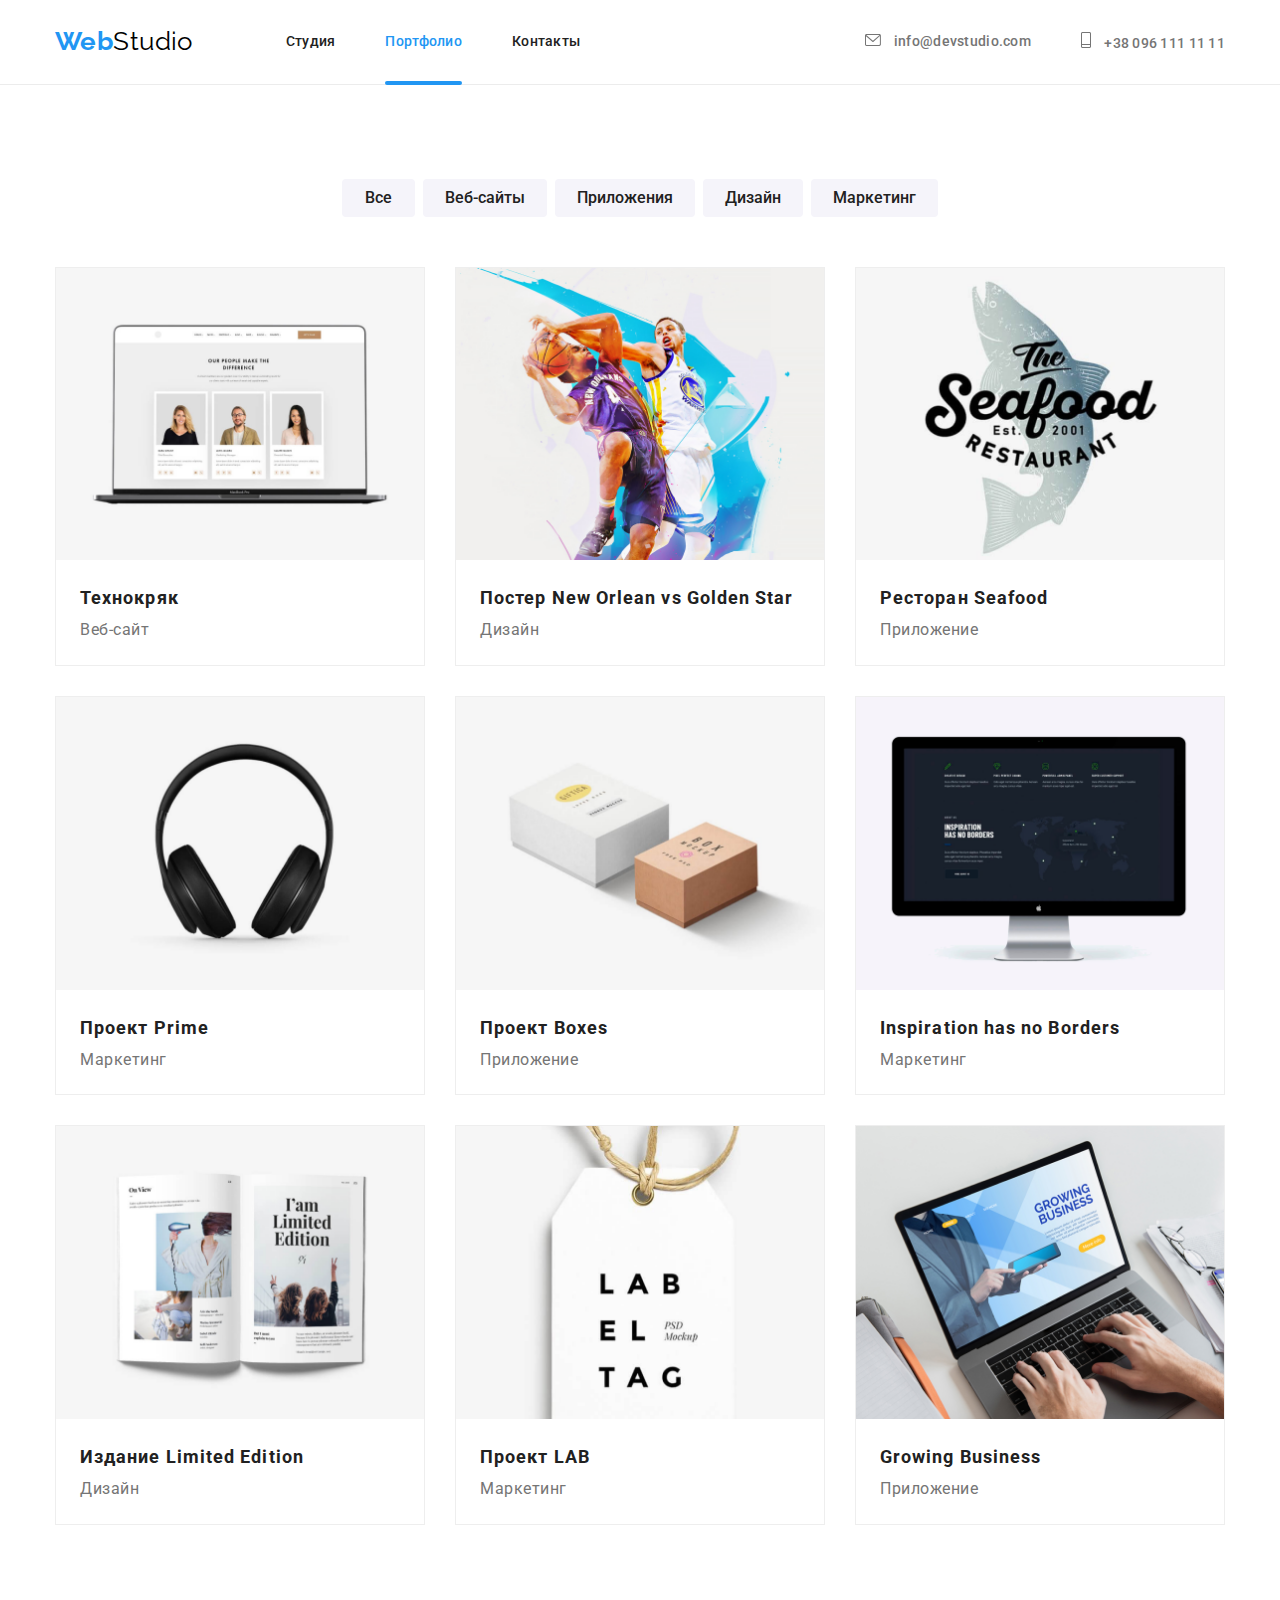
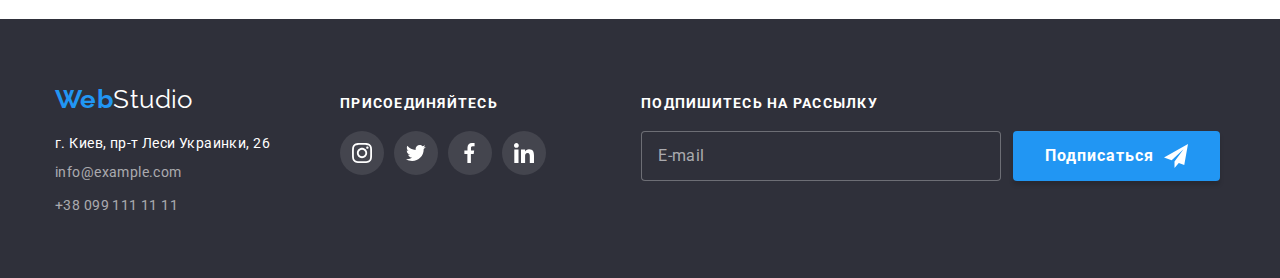
==== portfolio.html @ 8068fc46 "creat repository" ====
<!DOCTYPE html>
<html lang="ru">

<head>
    <meta charset="UTF-8">
    <meta http-equiv="X-UA-Compatible" content="IE=edge">
    <meta name="viewport" content="width=device-width, initial-scale=1.0">
    <title>Portfolio</title>
    <link rel="stylesheet" href="./sass/components/_normalize.scss">
    <link rel="preconnect" href="https://fonts.googleapis.com">
    <link rel="preconnect" href="https://fonts.gstatic.com" crossorigin>
    <link
        href="https://fonts.googleapis.com/css2?family=Raleway:wght@700&family=Roboto:wght@100;300;400;500;900&display=swap"
        rel="stylesheet">
    <link rel="stylesheet" href="./css/main.min.css">
</head>

<body>
    <!-- header -->
    <header class="section header">
        <div class="main-naw container">
            <nav class="navigation">
                <a href="./index.html" class="logo"> <span class="logo-web ">Web</span> Studio</a>

                <ul class="site-naw">
                    <li class="item site-naw__item "> <a href="./index.html" class="link site-naw_link ">Студия</a>
                    </li>
                    <li class="item site-naw__item"><a href="./portfolio.html"
                            class="link site-naw_link current">Портфолио</a>
                    </li>
                    <li class="item site-naw__item"><a href="" class="link site-naw_link">Контакты</a> </li>
                </ul>
            </nav>

            <ul class="link auth-naw">
                <li class="item auth-naw__item">
                    <a href="mail:info@devstudio.com" class="link auth-naw__link">

                        <svg class="icon-company auth-naw__svg" width="16px" height="12px">
                            <use href="./images/icon.svg/sprite.svg/symbol-defs.svg#icon-envelope-hover"
                                class="icon-svg">
                            </use>
                        </svg>
                        info@devstudio.com
                    </a>
                </li>
                <li class="item">
                    <a href="tel:+380961111111" class="link auth-naw__link">
                        <svg class="icon-company auth-naw__svg" width="10px" height="16px">
                            <use href="./images/icon.svg/sprite.svg/symbol-defs.svg#icon-phone" class="icon-svg">
                            </use>
                        </svg>
                        +38 096 111 11 11
                    </a>
                </li>
            </ul>
        </div>

    </header>
    <main>
        <!-- button -->
        <h1 class="hidden"></h1>
        <section class="section-portfolio">
            <div class="container container-port ">
                <h2 class="port-buttons hidden"></h2>
                <ul class="buttons-list">
                    <li class="btn-list"><button type="button" class="port-button">Все</button></li>
                    <li class="btn-list"><button type="button" class="port-button">Веб-сайты</button></li>
                    <li class="btn-list"><button type="button" class="port-button">Приложения</button></li>
                    <li class="btn-list"><button type="button" class="port-button">Дизайн</button></li>
                    <li class="btn-list"><button type="button" class="port-button">Маркетинг</button></li>
                </ul>
                <h2 class="card hidden"></h2>
                <ul class="card-galery">
                    <!-- card galery -->
                    <li class="cards-galery">
                        <article class="card-galery-body">
                            <div class="wrepper-tumb">
                                <a href="" class="port-link"> <img src="./images/portfolio/img.png" alt="Технокряк"
                                        width="370" class="card-img"></a>
                                <div class="card-galery-thumb">
                                    <p>Ресурс предлагает комплексные предложения с разным уровнем функционала и
                                        сервисов.
                                        Все это позволит посетителю получить
                                        исчерпывающие сведения <br> о компании или частном лице.</p>
                                </div>
                            </div>
                            <div class="title-text-padding">
                                <h3 class="port-title">Технокряк</h3>
                                <p class="port-text">Веб-сайт</p>
                            </div>
                        </article>
                    </li>


                    <li class="cards-galery">
                        <article class="card-galery-body">
                            <div class="wrepper-tumb">
                                <a href="" class="port-link"> <img src="./images/portfolio/img2.png"
                                        alt="Ресторан Seafood" width="370" class="card-img"> </a>
                                <div class="card-galery-thumb">
                                    <p>Ресурс предлагает комплексные предложения с разным уровнем функционала и
                                        сервисов.
                                        Все это позволит посетителю получить
                                        исчерпывающие сведения <br> о компании или частном лице.</p>
                                </div>
                            </div>
                            <div class="title-text-padding">
                                <h3 class="port-title">Постер New Orlean vs Golden Star</h3>
                                <p class="port-text">Дизайн</p>
                        </article>

                    </li>


                    <li class="cards-galery">
                        <article class="card-galery-body">
                            <div class="wrepper-tumb">
                                <a href="" class="port-link"> <img src="./images/portfolio/img3.png"
                                        alt="Ресторан Seafood" width="370" class="card-img"> </a>
                                <div class="card-galery-thumb">
                                    <p>Ресурс предлагает комплексные предложения с разным уровнем функционала и
                                        сервисов.
                                        Все это позволит посетителю получить
                                        исчерпывающие сведения <br> о компании или частном лице.</p>
                                </div>
                            </div>
                            <div class="title-text-padding">
                                <h3 class="port-title">Ресторан Seafood</h3>
                                <p class="port-text">Приложение</p>
                        </article>

                    </li>



                    <li class="cards-galery">
                        <article class="card-galery-body">
                            <div class="wrepper-tumb">
                                <a href="" class="port-link"> <img src="./images/portfolio/prime.png" alt="Наушники"
                                        width="370" class="card-img"> </a>
                                <div class="card-galery-thumb">
                                    <p>Ресурс предлагает комплексные предложения с разным уровнем функционала и
                                        сервисов.
                                        Все это позволит посетителю получить
                                        исчерпывающие сведения <br> о компании или частном лице.</p>
                                </div>
                            </div>
                            <div class="title-text-padding">
                                <h3 class="port-title">Проект Prime</h3>
                                <p class="port-text">Маркетинг</p>
                            </div>
                        </article>
                    </li>

                    <li class="cards-galery box-shadow">
                        <article class="card-galery-body">
                            <div class="wrepper-tumb">
                                <a href="" class="port-link"> <img src="./images/portfolio/boxes.png"
                                        alt="Inspiration has no Borders" width="370" class="card-img"> </a>
                                <div class="card-galery-thumb">
                                    <p>Ресурс предлагает комплексные предложения с разным уровнем функционала и
                                        сервисов.
                                        Все это позволит посетителю получить
                                        исчерпывающие сведения <br> о компании или частном лице.</p>
                                </div>
                            </div>
                            <div class="title-text-padding">
                                <h3 class="port-title">Проект Boxes</h3>
                                <p class="port-text">Приложение</p>
                            </div>
                        </article>
                    </li>

                    <li class="cards-galery">
                        <article class="card-galery-body">
                            <div class="wrepper-tumb">
                                <a href="" class="port-link"> <img src="./images/portfolio/inspiration.png"
                                        alt="Издание Limited Edition" width="370" class="card-img"> </a>
                                <div class="card-galery-thumb">
                                    <p>Ресурс предлагает комплексные предложения с разным уровнем функционала и
                                        сервисов.
                                        Все это позволит посетителю получить
                                        исчерпывающие сведения <br> о компании или частном лице.</p>
                                </div>
                            </div>

                            <div class="title-text-padding">
                                <h3 class="port-title">Inspiration has no Borders</h3>
                                <p class="port-text">Маркетинг</p>
                            </div>
                        </article>
                    </li>

                    <li class="cards-galery">
                        <article class="card-galery-body">
                            <div class="wrepper-tumb">
                                <a href="" class="port-link"> <img src="./images/portfolio/editon.png"
                                        alt="лимитированая версия" width="370" class="card-img"> </a>
                                <div class="card-galery-thumb">
                                    <p>Ресурс предлагает комплексные предложения с разным уровнем функционала и
                                        сервисов.
                                        Все это позволит посетителю получить
                                        исчерпывающие сведения <br> о компании или частном лице.</p>
                                </div>
                            </div>
                            <div class="title-text-padding">
                                <h3 class="port-title">Издание Limited Edition</h3>
                                <p class="port-text">Дизайн</p>
                            </div>
                        </article>
                    </li>

                    <li class="cards-galery">
                        <article class="card-galery-body">
                            <div class="wrepper-tumb">
                                <a href="" class="port-link"> <img src="./images/portfolio/lab.png" alt="бирка LAB"
                                        width="370" class="card-img"> </a>
                                <div class="card-galery-thumb">
                                    <p>Ресурс предлагает комплексные предложения с разным уровнем функционала и
                                        сервисов.
                                        Все это позволит посетителю получить
                                        исчерпывающие сведения <br> о компании или частном лице.</p>
                                </div>
                            </div>
                            <div class="title-text-padding">
                                <h3 class="port-title">Проект LAB</h3>
                                <p class="port-text">Маркетинг</p>
                            </div>
                        </article>
                    </li>

                    <li class="cards-galery">

                        <article class="card-galery-body">
                            <div class="wrepper-tumb">
                                <a href="" class="port-link"> <img src="./images/portfolio/growing.png" alt=" ноутбук"
                                        width="370" class="card-img"> </a>
                                <div class="card-galery-thumb">
                                    <p>Ресурс предлагает комплексные предложения с разным уровнем функционала и
                                        сервисов.
                                        Все это позволит посетителю получить
                                        исчерпывающие сведения <br> о компании или частном лице.</p>
                                </div>
                            </div>
                            <div class="title-text-padding">
                                <h3 class="port-title">Growing Business</h3>
                                <p class="port-text">Приложение</p>
                            </div>
                        </article>
                    </li>
                </ul>
            </div>
        </section>
    </main>

    <!---------- footer ----------->
    <footer class="footer ">
        <div class="footer-flex container">

            <div class=" footer-box footer-container">
                <a href="./index.html" class="logo logo-margin-bottom"> <span class="logo-web">Web</span> <span
                        class="studio">Studio</span> </a>
                <address class="address">
                    <ul class="list">
                        <li class="footer-adrs"><a href="https://goo.gl/maps/727tqZzBJjCVUAbq7">г. Киев, пр-т Леси
                                Украинки,
                                26</a></li>
                        <li class="footer-adrs"><a href="mail:info@example.com" class="footer-link">info@example.com</a>
                        </li>
                        <li class="footer-adrs"><a href="tel:+380991111111" class="footer-link">+38 099 111 11 11</a>
                        </li>
                    </ul>
                </address>
            </div>

            <div class="footer-social">
                <h2 class="title-footer">ПРИСОЕДИНЯЙТЕСЬ</h2>
                <ul class="list-connect">
                    <li class="item-connect">
                        <a href="" class="link-connect">
                            <svg width="20px " height="20px">
                                <use href="./images/icon.svg/sprite.svg/symbol-defs.svg#icon-instagram"
                                    class="icon-svg">
                            </svg>
                        </a>
                    </li>
                    <li class="item-connect">
                        <a href="" class="link-connect">
                            <svg width="20px " height="20px">
                                <use href="./images/icon.svg/sprite.svg/symbol-defs.svg#icon-twiter" class="icon-svg">
                                </use>
                            </svg>
                        </a>
                    </li>
                    <li class="item-connect">
                        <a href="" class="link-connect">
                            <svg width="20px " height="20px">
                                <use href="./images/icon.svg/sprite.svg/symbol-defs.svg#icon-fecebook" class="icon-svg">
                                </use>
                            </svg>
                        </a>
                    </li>
                    <li class="item-connect">
                        <a href="" class="link-connect">
                            <svg width="20px " height="20px">
                                <use href="./images/icon.svg/sprite.svg/symbol-defs.svg#icon-in0" class="icon-svg">
                                </use>
                            </svg>
                        </a>
                    </li>
                </ul>
            </div>

            <div class="sing-in">
                <label for="" class="sing-in__label title-footer">
                    <span class="sing-in__text">Подпишитесь на рассылку</span>
                    <input type="email" class="sing-in__input" placeholder="E-mail">
                </label>

                <button type="submit" class=" button sing-in__button">Подписаться

                    <svg class="sing-in__icon" width="24px " height="24px">
                        <use href="./images/icon.svg/sprite.svg/symbol-defs.svg#icon-telegram"></use>
                    </svg>
                </button>
            </div>

        </div>
    </footer>
</body>

</html>
---- css/main.min.css ----
/*! modern-normalize v1.1.0 | MIT License | https://github.com/sindresorhus/modern-normalize */*,::after,::before{-webkit-box-sizing:border-box;box-sizing:border-box}html{-moz-tab-size:4;-o-tab-size:4;tab-size:4}html{line-height:1.15;-webkit-text-size-adjust:100%}body{margin:0}body{font-family:system-ui,-apple-system,"Segoe UI",Roboto,Helvetica,Arial,sans-serif,"Apple Color Emoji","Segoe UI Emoji"}hr{height:0;color:inherit}abbr[title]{-webkit-text-decoration:underline dotted;text-decoration:underline dotted}b,strong{font-weight:bolder}code,kbd,pre,samp{font-family:ui-monospace,SFMono-Regular,Consolas,"Liberation Mono",Menlo,monospace;font-size:1em}small{font-size:80%}sub,sup{font-size:75%;line-height:0;position:relative;vertical-align:baseline}sub{bottom:-0.25em}sup{top:-0.5em}table{text-indent:0;border-color:inherit}button,input,optgroup,select,textarea{font-family:inherit;font-size:100%;line-height:1.15;margin:0}button,select{text-transform:none}[type=button],[type=reset],[type=submit],button{-webkit-appearance:button}::-moz-focus-inner{border-style:none;padding:0}:-moz-focusring{outline:1px dotted ButtonText}:-moz-ui-invalid{box-shadow:none}legend{padding:0}progress{vertical-align:baseline}::-webkit-inner-spin-button,::-webkit-outer-spin-button{height:auto}[type=search]{-webkit-appearance:textfield;outline-offset:-2px}::-webkit-search-decoration{-webkit-appearance:none}::-webkit-file-upload-button{-webkit-appearance:button;font:inherit}summary{display:list-item}body{color:#757575;font-family:"Roboto",Helvetica;font-size:14px;letter-spacing:.03em;margin:0}a{text-decoration:none;outline:none}h1,h2,h4,h5{margin-top:0;margin-bottom:0}p{margin-bottom:0;margin-top:0}ul{padding:0;margin:0;margin-top:0;margin-bottom:0;list-style:none}img{display:block;max-width:100%;height:auto}section{padding-left:15px;padding-right:15px}.container{max-width:1200px;margin-left:auto;margin-right:auto;padding-left:15px;padding-right:15px}.current::after{content:"";display:block;position:absolute;bottom:-3px;border-radius:4px;width:100%;height:4px;color:#2196f3;background-color:#2196f3}.hidden{position:absolute;width:1px;height:1px;margin:-1px;border:0;padding:0;white-space:nowrap;-webkit-clip-path:inset(100%);clip-path:inset(100%);clip:rect(0 0 0 0);overflow:hidden}.trait{display:-webkit-box;display:-ms-flexbox;display:flex}.backdown__bottom{background:#f5f4fa;padding-bottom:94px}.backdown__top{padding-top:94px}.logo{display:block;display:-webkit-box;display:-ms-flexbox;display:flex;font-weight:400;font-size:26px;line-height:31px}.studio{color:#fff}.auth-naw__link{color:#757575}.link{display:block;margin-top:0px;margin-bottom:0px;font-weight:500;line-height:1.14;letter-spacing:.02em;-webkit-transition:color 250ms cubic-bezier(0.4, 0, 0.2, 1);transition:color 250ms cubic-bezier(0.4, 0, 0.2, 1)}.link:hover,.link:focus{color:#2196f3}.auth-naw__link{text-decoration:none;outline:none}.site-naw__link{color:#212121}.logo{-webkit-box-align:center;-ms-flex-align:center;align-items:center;color:#fff;font-family:"Raleway",sans-serif;color:#000}.logo-web{color:#2196f3;font-weight:700}.navigation{display:-webkit-box;display:-ms-flexbox;display:flex;-webkit-box-align:center;-ms-flex-align:center;align-items:center}.site-naw{display:-webkit-box;display:-ms-flexbox;display:flex;color:#212121;margin-left:93px;padding-left:0}.main-naw{display:-webkit-box;display:-ms-flexbox;display:flex;-webkit-box-align:center;-ms-flex-align:center;align-items:center;-webkit-box-pack:justify;-ms-flex-pack:justify;justify-content:space-between}.site-naw .item:last-child{margin-right:0}.item .link{padding-top:32px;padding-bottom:32px}.item{-webkit-box-sizing:border-box;box-sizing:border-box;margin-right:30px}.site-naw__item{position:relative;margin-right:50px}.auth-naw{display:-webkit-box;display:-ms-flexbox;display:flex;-webkit-box-align:center;-ms-flex-align:center;align-items:center;margin-left:auto;padding-left:0}.auth-naw .item:last-child{margin-left:0;margin-right:0}.auth-naw__icon{fill:currentColor;margin-right:10px}.auth-naw__item{display:block}.header{border-bottom:1px solid #ececec}.site-naw__item{position:relative;margin-right:50px;color:#212121}.auth-naw__item{position:relative;margin-right:50px;color:#212121}.site-naw_link{color:#212121}.auth-naw__svg{fill:currentColor;margin-right:10px}.current{color:#2196f3}.section-hero{background-color:#2f303a;background-image:-webkit-gradient(linear, left top, right top, from(rgba(47, 48, 58, 0.4)), to(rgba(47, 48, 58, 0.4))),url(../images/hero-bg.jpg);background-image:linear-gradient(to right, rgba(47, 48, 58, 0.4), rgba(47, 48, 58, 0.4)),url(../images/hero-bg.jpg);background-repeat:no-repeat;background-position:center;margin-right:auto;margin-left:auto;padding-top:200px;padding-bottom:200px}.section-hero__title{margin-top:0px;margin-bottom:30px;color:#fff;text-align:center;font-weight:900;font-size:44px;line-height:1.3;letter-spacing:.06em}.button{font-family:"Roboto";background-color:#2196f3;color:#fff;border:none;font-weight:700;min-width:200px;min-height:50px;font-size:16px;line-height:1.8;letter-spacing:.06em;padding:10px 32px;margin-right:auto;margin-left:auto;-webkit-box-shadow:0px 4px 4px rgba(0,0,0,.15);box-shadow:0px 4px 4px rgba(0,0,0,.15);border-radius:4px;display:block;background-color:#2196f3;-webkit-transition:background-color 250ms cubic-bezier(0.4, 0, 0.2, 1);transition:background-color 250ms cubic-bezier(0.4, 0, 0.2, 1)}.button:hover,.button:focus{background-color:#188ce8}.backdrop{position:fixed;display:inline-block;top:0;left:0;bottom:0;right:0;background-color:rgba(0,0,0,.2);z-index:10;-webkit-transition:opacity 250ms cubic-bezier(0.4, 0, 0.2, 1);transition:opacity 250ms cubic-bezier(0.4, 0, 0.2, 1)}.is-hidden{opacity:0;pointer-events:none}.modal{position:absolute;padding:0;top:50%;left:50%;padding-top:40px;padding-left:40px;padding-bottom:40px;padding-right:40px;-webkit-transform:translate(-50%, -50%);transform:translate(-50%, -50%);min-width:530px;min-height:580px;background-color:#fff;border-radius:4px;-webkit-transition:background-color 250ms cubic-bezier(0.4, 0, 0.2, 1);transition:background-color 250ms cubic-bezier(0.4, 0, 0.2, 1)}.btn-modal{position:absolute;top:8px;right:8px;display:-webkit-box;display:-ms-flexbox;display:flex;-webkit-box-pack:center;-ms-flex-pack:center;justify-content:center;-webkit-box-align:center;-ms-flex-align:center;align-items:center;width:30px;height:30px;padding:0;background:#fff;border-radius:50%;border:1px solid rgba(0,0,0,.1)}.btn-modal__close{display:block;width:11px;height:11px;fill:#000;-webkit-transition:fill 250ms cubic-bezier(0.4, 0, 0.2, 1);transition:fill 250ms cubic-bezier(0.4, 0, 0.2, 1)}.btn-modal__close:hover{fill:#2196f3}.modal-title{font-weight:700;font-size:20px;line-height:1.15;text-align:center;letter-spacing:.03em;color:#212121;margin-top:0}.form-field{position:relative;display:-webkit-box;display:-ms-flexbox;display:flex;-webkit-box-orient:vertical;-webkit-box-direction:normal;-ms-flex-direction:column;flex-direction:column}.form-field__title{display:inline-block;margin-bottom:4px}.label{margin-bottom:10px}textarea{font-family:"Roboto";font-style:normal;font-weight:400;font-size:14px;line-height:1.71428;letter-spacing:.03em}.form-field__icon{position:absolute;bottom:46%;left:14px;display:block;fill:#000;width:18px;height:18px;-webkit-transform:translate(0, 60%);transform:translate(0, 60%);-webkit-transition:fill 250ms cubic-bezier(0.4, 0, 0.2, 1);transition:fill 250ms cubic-bezier(0.4, 0, 0.2, 1)}.form-field__svg{width:18px;height:18px}.form-field__text{border:1px solid rgba(33,33,33,.2);border-radius:4px;padding:0;padding-left:42px;width:100%;min-height:40px;-webkit-transition:border 250ms cubic-bezier(0.4, 0, 0.2, 1),fill 250ms cubic-bezier(0.4, 0, 0.2, 1);transition:border 250ms cubic-bezier(0.4, 0, 0.2, 1),fill 250ms cubic-bezier(0.4, 0, 0.2, 1)}.form-field__text:focus{border:1px solid #2196f3;border-radius:4px;outline:none}.form-field__text:focus+.form-field__icon{fill:#2196f3}.form-field textarea{display:block;resize:none;border:1px solid rgba(33,33,33,.2);border-radius:4px;padding-left:16px;padding-top:12px;max-width:488px;max-height:120px;outline:none;-webkit-transition:border 250ms cubic-bezier(0.4, 0, 0.2, 1);transition:border 250ms cubic-bezier(0.4, 0, 0.2, 1)}.textarea:focus{border:1px solid #2196f3}.textarea-margin{margin-bottom:20px}.checkbox>input[type=checkbox]{margin-right:5px}.checkbox a{font-style:normal;margin-left:2px;-webkit-text-decoration-line:underline;text-decoration-line:underline;color:#2196f3}.checkbox__input:checked+.checkbox__span{-webkit-box-sizing:border-box;box-sizing:border-box;background-image:url(../images/icon.svg/sprite.svg/check-white.svg);background-repeat:no-repeat;background-size:contain;background-position:top 1px left 0;background-color:#2196f3;border:#2196f3;border:1px solid #2196f3;border-radius:2px;margin-right:7px}.checkbox__span{display:inline-block;border:2px solid #212121;border-radius:1px;width:16px;height:15px;margin-right:7px}input[type=checkbox]{position:absolute;width:1px;height:1px;margin:-1px;border:0;padding:0;white-space:nowrap;-webkit-clip-path:inset(100%);clip-path:inset(100%);clip:rect(0 0 0 0);overflow:hidden}.checkbox__label{display:-webkit-box;display:-ms-flexbox;display:flex;-webkit-box-pack:center;-ms-flex-pack:center;justify-content:center;margin-bottom:30px}.cheacked{width:16px;height:15px}.checked-icon{-moz-appearance:none;appearance:none;-webkit-appearance:none}.section-title{color:#212121;font-weight:700;font-size:36px;line-height:1.2;text-align:center;margin-bottom:50px}.team{background:#f5f4fa;padding-top:94px;padding-bottom:94px}.title{color:#212121;font-weight:700;font-size:14px;line-height:1.7;margin-top:30px;margin-bottom:10px}.trait-text{font-size:14px;line-height:1.7;letter-spacing:.03em}.features{padding-top:0;padding-bottom:0;text-align:center}.item:nth-child(4n){margin-right:0}.trait__thumb{display:-webkit-box;display:-ms-flexbox;display:flex;-webkit-box-align:center;-ms-flex-align:center;align-items:center;-webkit-box-pack:center;-ms-flex-pack:center;justify-content:center;width:270px;height:120px;background-color:#f5f4fa;border-radius:4px}.section-style{background:#fff;padding-bottom:94px}.what-we-do{display:-webkit-box;display:-ms-flexbox;display:flex}.trait__item{margin-right:30px}.item-tumb{position:relative}.item-text{position:absolute;display:-webkit-box;display:-ms-flexbox;display:flex;-ms-flex-line-pack:center;align-content:center;-webkit-box-pack:center;-ms-flex-pack:center;justify-content:center;-webkit-box-align:center;-ms-flex-align:center;align-items:center;bottom:0;width:100%;height:70px;color:#fff;background-color:rgba(47,48,58,.8);font-weight:700;font-size:14px;line-height:1.2;letter-spacing:.03em;text-transform:uppercase}.trait__item:last-child{margin-right:0}.trait__item{max-width:370px}.photo{width:100%;margin-bottom:0}.title-team{font-weight:500;font-size:16px;line-height:1.2;color:#212121;text-align:center;margin-top:0;margin-bottom:10px}.text-team{font-size:16px;line-height:1.2;letter-spacing:.03em;text-align:center;margin-top:0;padding-bottom:15px}.section-style{background:#fff;padding-bottom:94px}.padding-none{padding-top:94px}.cart-bottom{padding-top:30px;padding-bottom:30px}.cart{background:#fff;margin-right:30px;overflow:hidden;-webkit-box-shadow:0px 1px 3px rgba(0,0,0,.12),0px 1px 1px rgba(0,0,0,.14),0px 2px 1px rgba(0,0,0,.2);box-shadow:0px 1px 3px rgba(0,0,0,.12),0px 1px 1px rgba(0,0,0,.14),0px 2px 1px rgba(0,0,0,.2);border-radius:0px 0px 4px 4px}.cart:nth-child(4n){margin-right:0}.text-box{text-align:center;min-width:150px;padding-top:30px;padding-bottom:30px;padding-right:60px;padding-left:60px}.list-team{display:-webkit-box;display:-ms-flexbox;display:flex;-webkit-box-pack:center;-ms-flex-pack:center;justify-content:center;margin-left:32px;margin-right:32px}.item-team{display:-webkit-box;display:-ms-flexbox;display:flex;-webkit-box-align:center;-ms-flex-align:center;align-items:center;text-align:center;-webkit-box-pack:center;-ms-flex-pack:center;justify-content:center;min-height:44px;min-width:44px;fill:currentColor;border-radius:50%}.item-team:not(:last-child){margin-right:10px;text-align:center}.link-team{-webkit-box-sizing:border-box;box-sizing:border-box;height:100%;width:100%;fill:#afb1b8;border-radius:50%;display:-webkit-box;display:-ms-flexbox;display:flex;-webkit-box-align:center;-ms-flex-align:center;align-items:center;-webkit-box-pack:center;-ms-flex-pack:center;justify-content:center;-webkit-transition:background-color 250ms cubic-bezier(0.4, 0, 0.2, 1),fill 250ms cubic-bezier(0.4, 0, 0.2, 1);transition:background-color 250ms cubic-bezier(0.4, 0, 0.2, 1),fill 250ms cubic-bezier(0.4, 0, 0.2, 1)}.link-team:hover,.link-team:focus{fill:#fff;background-color:#2196f3}.partner{padding-top:94px}.list-partner{display:-webkit-box;display:-ms-flexbox;display:flex;-webkit-box-align:center;-ms-flex-align:center;align-items:center;-webkit-box-pack:center;-ms-flex-pack:center;justify-content:center}.link-partner{width:100%;height:100%;display:-webkit-box;display:-ms-flexbox;display:flex;-webkit-box-align:center;-ms-flex-align:center;align-items:center;-webkit-box-pack:center;-ms-flex-pack:center;justify-content:center;-ms-flex-line-pack:center;align-content:center;border:1px solid #afb1b8;border-radius:4px;-webkit-transition:all .3s ease 0s;transition:all .3s ease 0s;color:#afb1b8;fill:#afb1b8;-webkit-transition:fill 250ms cubic-bezier(0.4, 0, 0.2, 1),border-color 250ms cubic-bezier(0.4, 0, 0.2, 1);transition:fill 250ms cubic-bezier(0.4, 0, 0.2, 1),border-color 250ms cubic-bezier(0.4, 0, 0.2, 1)}.link-partner:hover,.link-partner:focus{fill:#2196f3;border-color:#2196f3}.item-partner{width:170px;height:92px}.item-partner:not(:last-child){margin-right:30px}.footer{background-color:#2f303a;font-style:normal;padding-top:60px;padding-bottom:60px}.logo-margin-bottom{margin-bottom:20px}.studio{color:#fff}.address{font-size:normal}.list{padding-left:0}a[href="https://goo.gl/maps/727tqZzBJjCVUAbq7"]{color:#fff;font-weight:400;font-style:normal}.footer-adrs{margin-bottom:10px}.footer-adrs:nth-child(3n){padding-bottom:0%}.footer-link{font-style:normal;font-weight:400;font-size:14px;line-height:1.7;font-style:normal;color:rgba(255,255,255,.6)}.list .footer-adrs:last-child{margin-bottom:0}.list-connect{display:-webkit-box;display:-ms-flexbox;display:flex}.title-footer{color:#fff;margin-bottom:20px;font-weight:700;font-size:14px;line-height:1.14;letter-spacing:.09em;text-transform:uppercase;color:#fff}.footer-social{margin-top:17px}.link-connect{display:-webkit-box;display:-ms-flexbox;display:flex;text-align:center;-webkit-box-pack:center;-ms-flex-pack:center;justify-content:center;-webkit-box-align:center;-ms-flex-align:center;align-items:center;-webkit-box-sizing:border-box;box-sizing:border-box;min-width:100%;min-height:100%;border-radius:50%;fill:#fff;-webkit-transition:background-color 250ms cubic-bezier(0.4, 0, 0.2, 1),fill 250ms cubic-bezier(0.4, 0, 0.2, 1),-webkit-box-shadow 250ms cubic-bezier(0.4, 0, 0.2, 1);transition:background-color 250ms cubic-bezier(0.4, 0, 0.2, 1),fill 250ms cubic-bezier(0.4, 0, 0.2, 1),-webkit-box-shadow 250ms cubic-bezier(0.4, 0, 0.2, 1);transition:background-color 250ms cubic-bezier(0.4, 0, 0.2, 1),fill 250ms cubic-bezier(0.4, 0, 0.2, 1),box-shadow 250ms cubic-bezier(0.4, 0, 0.2, 1);transition:background-color 250ms cubic-bezier(0.4, 0, 0.2, 1),fill 250ms cubic-bezier(0.4, 0, 0.2, 1),box-shadow 250ms cubic-bezier(0.4, 0, 0.2, 1),-webkit-box-shadow 250ms cubic-bezier(0.4, 0, 0.2, 1)}.link-connect:hover,.link-connect:focus{background-color:#2196f3;fill:#fff;-webkit-box-shadow:0px 4px 4px rgba(0,0,0,.25);box-shadow:0px 4px 4px rgba(0,0,0,.25)}.item-connect{display:-webkit-box;display:-ms-flexbox;display:flex;text-align:center;-webkit-box-pack:center;-ms-flex-pack:center;justify-content:center;-webkit-box-align:center;-ms-flex-align:center;align-items:center;min-width:44px;min-height:44px;border-radius:50%;background-color:rgba(255,255,255,.1);width:calc((100% - 30px)/4)}.item-connect:not(:last-child){margin-right:10px;text-align:center}.footer-container{max-width:231px;padding:0;margin:0;-webkit-box-pack:start;-ms-flex-pack:start;justify-content:flex-start;margin-right:70px}.footer-flex{display:-webkit-box;display:-ms-flexbox;display:flex;-webkit-box-align:baseline;-ms-flex-align:baseline;align-items:baseline}.sing-in{display:-webkit-box;display:-ms-flexbox;display:flex;-webkit-box-align:end;-ms-flex-align:end;align-items:end;-webkit-box-pack:center;-ms-flex-pack:center;justify-content:center;margin-left:95px;margin-right:auto}.sing-in__label{color:#fff;margin:0;margin-right:12px}.sing-in__text{display:inline-block;margin:0;margin-bottom:20px}.sing-in__input::-webkit-input-placeholder{font-size:16px;line-height:1.25;-webkit-box-align:center;align-items:center;letter-spacing:.03em;color:rgba(255,255,255,.6)}.sing-in__input::-moz-placeholder{font-size:16px;line-height:1.25;align-items:center;letter-spacing:.03em;color:rgba(255,255,255,.6)}.sing-in__input:-ms-input-placeholder{font-size:16px;line-height:1.25;-ms-flex-align:center;align-items:center;letter-spacing:.03em;color:rgba(255,255,255,.6)}.sing-in__input::-ms-input-placeholder{font-size:16px;line-height:1.25;-ms-flex-align:center;align-items:center;letter-spacing:.03em;color:rgba(255,255,255,.6)}.sing-in__input::placeholder{font-size:16px;line-height:1.25;-webkit-box-align:center;-ms-flex-align:center;align-items:center;letter-spacing:.03em;color:rgba(255,255,255,.6)}.sing-in__input{display:block;background-color:#2f303a;color:#fff;border:1px solid rgba(255,255,255,.3);border-radius:4px;min-width:360px;min-height:50px;padding-left:16px}.sing-in__button{display:-webkit-box;display:-ms-flexbox;display:flex;-webkit-box-pack:center;-ms-flex-pack:center;justify-content:center;-webkit-box-align:center;-ms-flex-align:center;align-items:center;text-align:center;text-align:center;fill:#fff;font-style:normal;font-weight:700;font-size:16px;line-height:1.875;letter-spacing:.06em}.sing-in__icon{margin-left:10px}.section-portfolio{margin-top:94px;margin-bottom:94px}.port-title{font-weight:700;color:#212121;font-size:18px;line-height:2;letter-spacing:.06em;text-align:inherit;margin-bottom:5px;margin-top:0;margin-bottom:0}.port-text{font-size:16px;line-height:1.8;text-align:inherit;color:#757575;margin-top:0}.title-text-padding{padding-top:20px;padding-bottom:20px;padding-left:24px;padding-right:24px}.port-button{font-family:"Roboto",Helvetica;font-weight:500;font-size:16px;line-height:26px;text-align:center;border-radius:4px;color:#212121;background:#f5f4fa;border:none;min-width:73px;height:38px;padding:6px 22px;border-radius:4px;-webkit-transition:background-color 250ms cubic-bezier(0.4, 0, 0.2, 1),color 250ms cubic-bezier(0.4, 0, 0.2, 1),-webkit-box-shadow 250ms cubic-bezier(0.4, 0, 0.2, 1);transition:background-color 250ms cubic-bezier(0.4, 0, 0.2, 1),color 250ms cubic-bezier(0.4, 0, 0.2, 1),-webkit-box-shadow 250ms cubic-bezier(0.4, 0, 0.2, 1);transition:background-color 250ms cubic-bezier(0.4, 0, 0.2, 1),box-shadow 250ms cubic-bezier(0.4, 0, 0.2, 1),color 250ms cubic-bezier(0.4, 0, 0.2, 1);transition:background-color 250ms cubic-bezier(0.4, 0, 0.2, 1),box-shadow 250ms cubic-bezier(0.4, 0, 0.2, 1),color 250ms cubic-bezier(0.4, 0, 0.2, 1),-webkit-box-shadow 250ms cubic-bezier(0.4, 0, 0.2, 1)}.port-button:hover,.port-button:focus{color:#fff;background-color:#2196f3;-webkit-box-shadow:0px 3px 1px rgba(0,0,0,.1),0px 1px 2px rgba(0,0,0,.08),0px 2px 2px rgba(0,0,0,.12);box-shadow:0px 3px 1px rgba(0,0,0,.1),0px 1px 2px rgba(0,0,0,.08),0px 2px 2px rgba(0,0,0,.12)}.buttons-list{display:-webkit-box;display:-ms-flexbox;display:flex;-webkit-box-pack:center;-ms-flex-pack:center;justify-content:center;margin-bottom:50px}.btn-list{margin-right:8px;-webkit-transition:background-color 250ms cubic-bezier(0.4, 0, 0.2, 1),color 250ms cubic-bezier(0.4, 0, 0.2, 1),-webkit-box-shadow 250ms cubic-bezier(0.4, 0, 0.2, 1);transition:background-color 250ms cubic-bezier(0.4, 0, 0.2, 1),color 250ms cubic-bezier(0.4, 0, 0.2, 1),-webkit-box-shadow 250ms cubic-bezier(0.4, 0, 0.2, 1);transition:background-color 250ms cubic-bezier(0.4, 0, 0.2, 1),box-shadow 250ms cubic-bezier(0.4, 0, 0.2, 1),color 250ms cubic-bezier(0.4, 0, 0.2, 1);transition:background-color 250ms cubic-bezier(0.4, 0, 0.2, 1),box-shadow 250ms cubic-bezier(0.4, 0, 0.2, 1),color 250ms cubic-bezier(0.4, 0, 0.2, 1),-webkit-box-shadow 250ms cubic-bezier(0.4, 0, 0.2, 1)}.btn-list:last-child{margin-right:0}.card-img{width:100%}.cards-galery{display:block;width:calc((100% - 60px)/3);border:1px solid #eee;margin-left:0;margin-right:30px;margin-bottom:30px;-webkit-transition:-webkit-box-shadow 250ms cubic-bezier(0.4, 0, 0.2, 1);transition:-webkit-box-shadow 250ms cubic-bezier(0.4, 0, 0.2, 1);transition:box-shadow 250ms cubic-bezier(0.4, 0, 0.2, 1);transition:box-shadow 250ms cubic-bezier(0.4, 0, 0.2, 1), -webkit-box-shadow 250ms cubic-bezier(0.4, 0, 0.2, 1)}.cards-galery:hover{-webkit-box-shadow:0px 1px 1px rgba(0,0,0,.12),0px 4px 4px rgba(0,0,0,.06),1px 4px 6px rgba(0,0,0,.16);box-shadow:0px 1px 1px rgba(0,0,0,.12),0px 4px 4px rgba(0,0,0,.06),1px 4px 6px rgba(0,0,0,.16)}.card-galery-body{font-size:18px;line-height:1.5555;letter-spacing:.03em;color:#fff}.card-galery-body:hover{-webkit-transition:background-color 250ms cubic-bezier(0.4, 0, 0.2, 1),-webkit-box-shadow 250ms cubic-bezier(0.4, 0, 0.2, 1);transition:background-color 250ms cubic-bezier(0.4, 0, 0.2, 1),-webkit-box-shadow 250ms cubic-bezier(0.4, 0, 0.2, 1);transition:background-color 250ms cubic-bezier(0.4, 0, 0.2, 1),box-shadow 250ms cubic-bezier(0.4, 0, 0.2, 1);transition:background-color 250ms cubic-bezier(0.4, 0, 0.2, 1),box-shadow 250ms cubic-bezier(0.4, 0, 0.2, 1),-webkit-box-shadow 250ms cubic-bezier(0.4, 0, 0.2, 1)}.card-galery-body:hover .card-galery-thumb{-webkit-transform:translateY(0);transform:translateY(0)}.card-galery-body:hover .wrepper-tumb::before{-webkit-transform:translateY(0);transform:translateY(0)}.cards-galery:nth-child(3n){margin-right:0}.cards-galery:nth-last-child(-n+3){margin-bottom:0}.wrepper-tumb{position:relative;overflow:hidden}.wrepper-tumb::before{display:inline-block;content:"";position:absolute;top:0;left:0;width:100%;height:100%;background-color:rgba(33,150,243,.9);-webkit-transform:translateY(101%);transform:translateY(101%);-webkit-transition:-webkit-transform 250ms cubic-bezier(0.4, 0, 0.2, 1);transition:-webkit-transform 250ms cubic-bezier(0.4, 0, 0.2, 1);transition:transform 250ms cubic-bezier(0.4, 0, 0.2, 1);transition:transform 250ms cubic-bezier(0.4, 0, 0.2, 1), -webkit-transform 250ms cubic-bezier(0.4, 0, 0.2, 1)}.card-galery-thumb{bottom:0;position:absolute;top:25%;left:10%;-webkit-transform:translateY(101%);transform:translateY(101%);-webkit-transition:-webkit-transform 250ms cubic-bezier(0.4, 0, 0.2, 1);transition:-webkit-transform 250ms cubic-bezier(0.4, 0, 0.2, 1);transition:transform 250ms cubic-bezier(0.4, 0, 0.2, 1);transition:transform 250ms cubic-bezier(0.4, 0, 0.2, 1), -webkit-transform 250ms cubic-bezier(0.4, 0, 0.2, 1)}.card-galery{-ms-flex-wrap:wrap;flex-wrap:wrap;display:-webkit-box;display:-ms-flexbox;display:flex;-webkit-box-orient:horizontal;-webkit-box-direction:normal;-ms-flex-direction:row;flex-direction:row;padding-left:0}/*# sourceMappingURL=main.min.css.map */
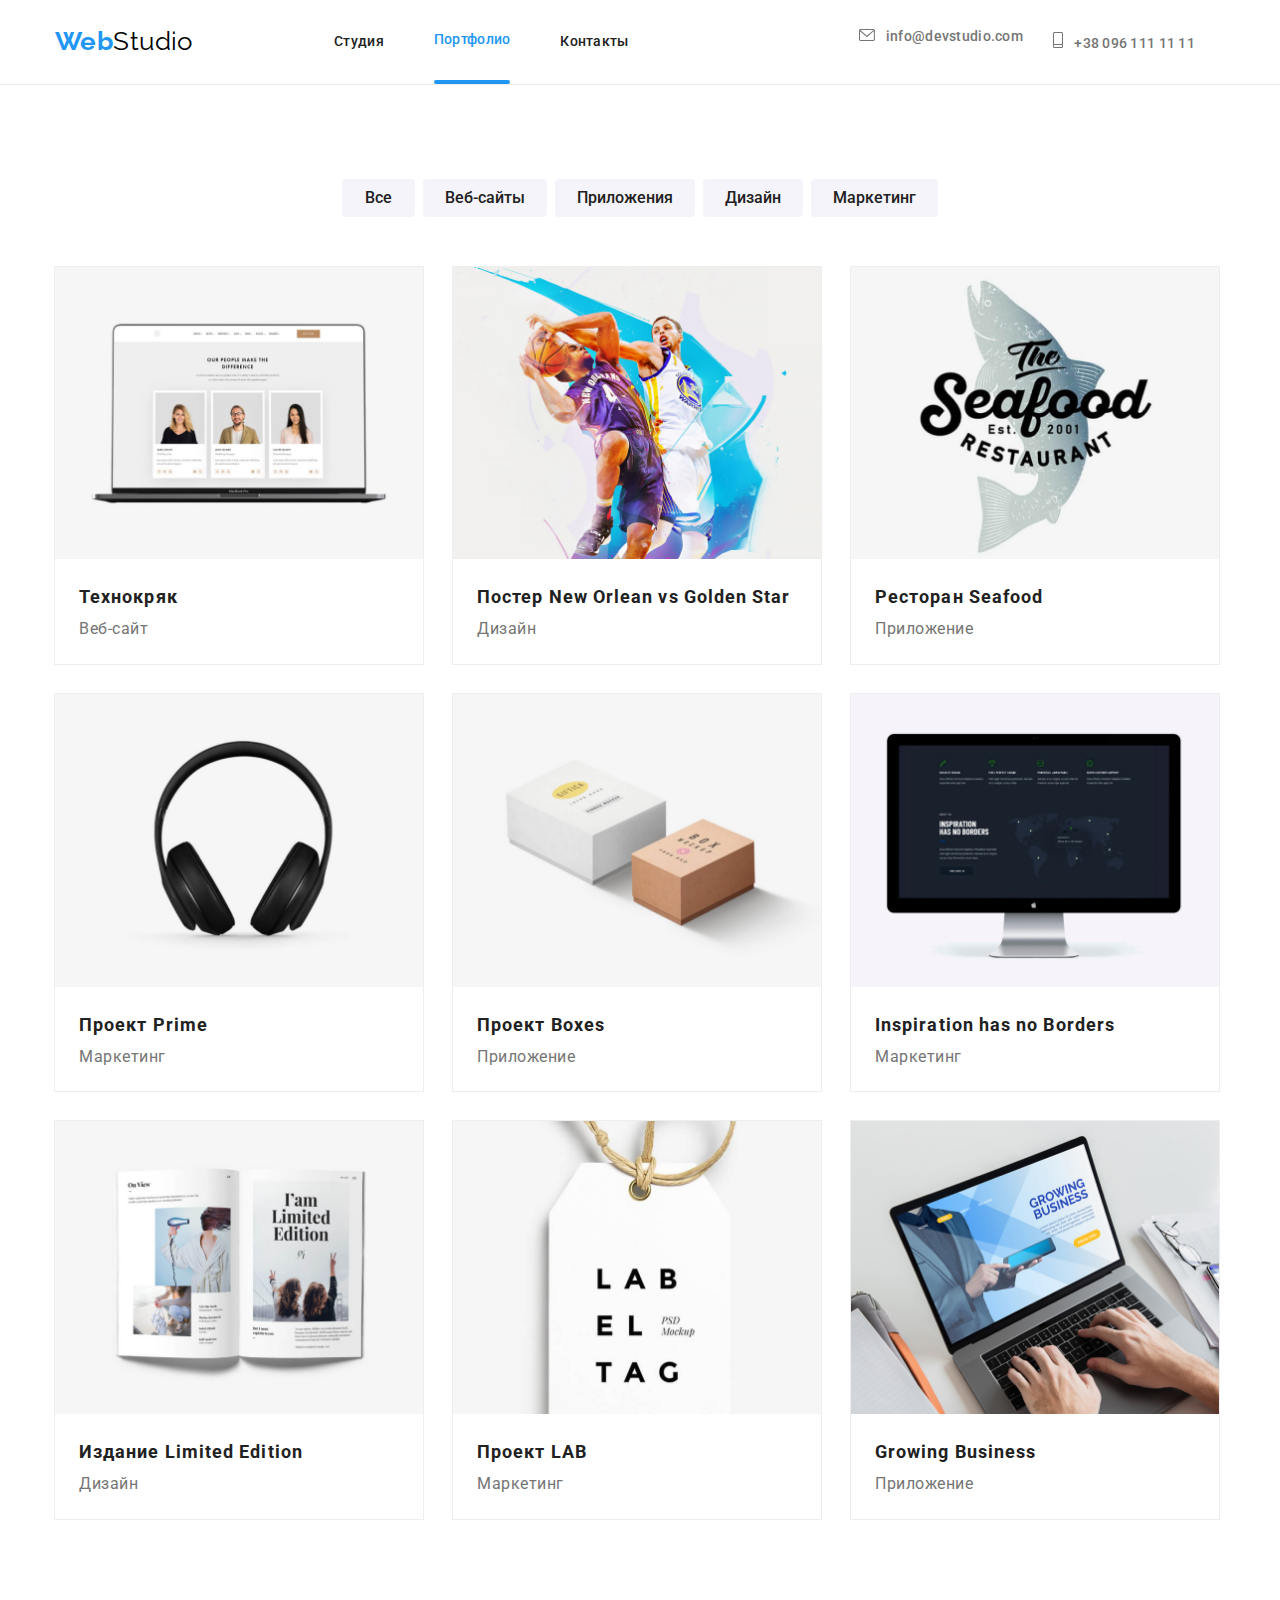
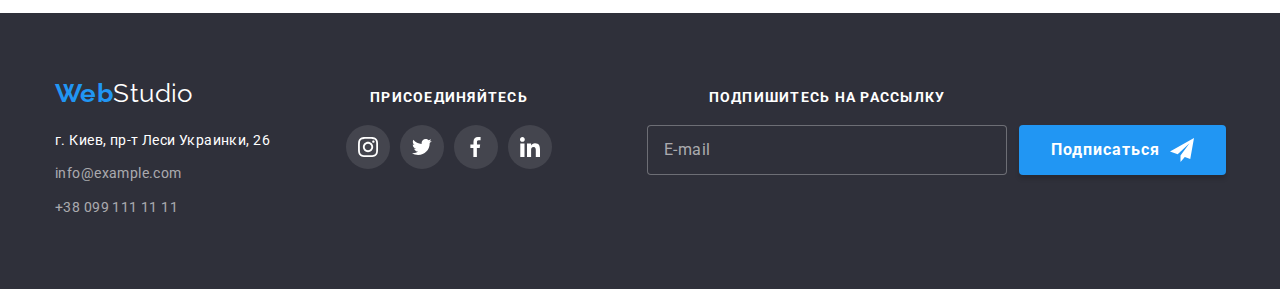
==== commit c8d7d980: "make adaptive portfolio" ====
--- a/portfolio.html
+++ b/portfolio.html
@@ -19,42 +19,61 @@
     <!-- header -->
     <header class="section header">
         <div class="main-naw container">
-            <nav class="navigation">
-                <a href="./index.html" class="logo"> <span class="logo-web ">Web</span> Studio</a>
-
-                <ul class="site-naw">
-                    <li class="item site-naw__item "> <a href="./index.html" class="link site-naw_link ">Студия</a>
-                    </li>
-                    <li class="item site-naw__item"><a href="./portfolio.html"
-                            class="link site-naw_link current">Портфолио</a>
-                    </li>
-                    <li class="item site-naw__item"><a href="" class="link site-naw_link">Контакты</a> </li>
-                </ul>
-            </nav>
-
-            <ul class="link auth-naw">
-                <li class="item auth-naw__item">
-                    <a href="mail:info@devstudio.com" class="link auth-naw__link">
-
-                        <svg class="icon-company auth-naw__svg" width="16px" height="12px">
-                            <use href="./images/icon.svg/sprite.svg/symbol-defs.svg#icon-envelope-hover"
-                                class="icon-svg">
-                            </use>
-                        </svg>
-                        info@devstudio.com
-                    </a>
-                </li>
-                <li class="item">
-                    <a href="tel:+380961111111" class="link auth-naw__link">
-                        <svg class="icon-company auth-naw__svg" width="10px" height="16px">
-                            <use href="./images/icon.svg/sprite.svg/symbol-defs.svg#icon-phone" class="icon-svg">
-                            </use>
-                        </svg>
-                        +38 096 111 11 11
-                    </a>
-                </li>
-            </ul>
+            <a href="./index.html" class="logo"> <span class="logo-web ">Web</span> Studio</a>
+            <button type="button" class="burger__menu_button is-open" data-menu-button aria-expanded="false">
+                <svg class="burger__menu_svg" aria-label="переключатель мобильного меню" width="40px" height="40px">
+                    <use href="./images/mobile/mobile-svg/mobile_sprite.svg#menu" class="burger__menu__icon--menu">
+                    </use>
+                    <use href="./images/mobile/mobile-svg/mobile_sprite.svg#close" class="burger__menu__icon--close">
+                    </use>
+                </svg>
+            </button>
+
+            <!-- hidden -->
+            <div class="burger__menu " data-menu>
+                <nav class="navigation">
+                    <ul class="site-naw">
+                        <li class="item site-naw__item "> <a href="./index.html" class="link site-naw_link ">Студия</a>
+                        </li>
+                        <li class="item site-naw__item current"><a href="./portfolio.html"
+                                class="link site-naw_link ">Портфолио</a>
+                        </li>
+                        <li class="item site-naw__item"><a href="" class="link site-naw_link">Контакты</a> </li>
+                    </ul>
+                </nav>
+
+                <ul class="link auth-naw">
+                    <li class="item auth-naw__item">
+                        <a href="mail:info@devstudio.com" class="link auth-naw__link  auth-naw__link--size">
+
+                            <svg class="icon-company auth-naw__svg" width="16px" height="12px">
+                                <use href="./images/icon.svg/sprite.svg/symbol-defs.svg#icon-envelope-hover">
+                                </use>
+                            </svg>
+                            info@devstudio.com
+                        </a>
+                    </li>
+                    <li class="item auth-naw__item">
+                        <a href="tel:+380961111111" class="link auth-naw__link auth-naw__link--tell">
+                            <svg class="icon-company auth-naw__svg" width="10px" height="16px">
+                                <use href="./images/icon.svg/sprite.svg/symbol-defs.svg#icon-phone">
+                                </use>
+                            </svg>
+                            +38 096 111 11 11
+                        </a>
+                    </li>
+
+
+                </ul>
+                <ul class="socia__list">
+                    <a href="#" class="social__item">Instagram</a>
+                    <a href="#" class="social__item ">Twitter</a>
+                    <a href="#" class="social__item ">Facebook</a>
+                    <a href="#" class="social__item ">LinkedIn</a>
+                </ul>
+            </div>
         </div>
+
 
     </header>
     <main>
@@ -263,12 +282,14 @@
                         class="studio">Studio</span> </a>
                 <address class="address">
                     <ul class="list">
-                        <li class="footer-adrs"><a href="https://goo.gl/maps/727tqZzBJjCVUAbq7">г. Киев, пр-т Леси
+                        <li class="footer-adrs"><a href="https://goo.gl/maps/727tqZzBJjCVUAbq7">г. Киев,
+                                пр-т Леси
                                 Украинки,
                                 26</a></li>
                         <li class="footer-adrs"><a href="mail:info@example.com" class="footer-link">info@example.com</a>
                         </li>
-                        <li class="footer-adrs"><a href="tel:+380991111111" class="footer-link">+38 099 111 11 11</a>
+                        <li class="footer-adrs"><a href="tel:+380991111111" class="footer-link">+38 099
+                                111 11 11</a>
                         </li>
                     </ul>
                 </address>
@@ -328,6 +349,9 @@
 
         </div>
     </footer>
+
+    <script src="./js/mobile-menu.js"></script>
+
 </body>
 
 </html>--- a/css/main.min.css
+++ b/css/main.min.css
@@ -1 +1 @@
-/*! modern-normalize v1.1.0 | MIT License | https://github.com/sindresorhus/modern-normalize */*,::after,::before{-webkit-box-sizing:border-box;box-sizing:border-box}html{-moz-tab-size:4;-o-tab-size:4;tab-size:4}html{line-height:1.15;-webkit-text-size-adjust:100%}body{margin:0}body{font-family:system-ui,-apple-system,"Segoe UI",Roboto,Helvetica,Arial,sans-serif,"Apple Color Emoji","Segoe UI Emoji"}hr{height:0;color:inherit}abbr[title]{-webkit-text-decoration:underline dotted;text-decoration:underline dotted}b,strong{font-weight:bolder}code,kbd,pre,samp{font-family:ui-monospace,SFMono-Regular,Consolas,"Liberation Mono",Menlo,monospace;font-size:1em}small{font-size:80%}sub,sup{font-size:75%;line-height:0;position:relative;vertical-align:baseline}sub{bottom:-0.25em}sup{top:-0.5em}table{text-indent:0;border-color:inherit}button,input,optgroup,select,textarea{font-family:inherit;font-size:100%;line-height:1.15;margin:0}button,select{text-transform:none}[type=button],[type=reset],[type=submit],button{-webkit-appearance:button}::-moz-focus-inner{border-style:none;padding:0}:-moz-focusring{outline:1px dotted ButtonText}:-moz-ui-invalid{box-shadow:none}legend{padding:0}progress{vertical-align:baseline}::-webkit-inner-spin-button,::-webkit-outer-spin-button{height:auto}[type=search]{-webkit-appearance:textfield;outline-offset:-2px}::-webkit-search-decoration{-webkit-appearance:none}::-webkit-file-upload-button{-webkit-appearance:button;font:inherit}summary{display:list-item}body{color:#757575;font-family:"Roboto",Helvetica;font-size:14px;letter-spacing:.03em;margin:0}a{text-decoration:none;outline:none}h1,h2,h4,h5{margin-top:0;margin-bottom:0}p{margin-bottom:0;margin-top:0}ul{padding:0;margin:0;margin-top:0;margin-bottom:0;list-style:none}img{display:block;max-width:100%;height:auto}section{padding-left:15px;padding-right:15px}.container{max-width:1200px;margin-left:auto;margin-right:auto;padding-left:15px;padding-right:15px}.current::after{content:"";display:block;position:absolute;bottom:-3px;border-radius:4px;width:100%;height:4px;color:#2196f3;background-color:#2196f3}.hidden{position:absolute;width:1px;height:1px;margin:-1px;border:0;padding:0;white-space:nowrap;-webkit-clip-path:inset(100%);clip-path:inset(100%);clip:rect(0 0 0 0);overflow:hidden}.trait{display:-webkit-box;display:-ms-flexbox;display:flex}.backdown__bottom{background:#f5f4fa;padding-bottom:94px}.backdown__top{padding-top:94px}.logo{display:block;display:-webkit-box;display:-ms-flexbox;display:flex;font-weight:400;font-size:26px;line-height:31px}.studio{color:#fff}.auth-naw__link{color:#757575}.link{display:block;margin-top:0px;margin-bottom:0px;font-weight:500;line-height:1.14;letter-spacing:.02em;-webkit-transition:color 250ms cubic-bezier(0.4, 0, 0.2, 1);transition:color 250ms cubic-bezier(0.4, 0, 0.2, 1)}.link:hover,.link:focus{color:#2196f3}.auth-naw__link{text-decoration:none;outline:none}.site-naw__link{color:#212121}.logo{-webkit-box-align:center;-ms-flex-align:center;align-items:center;color:#fff;font-family:"Raleway",sans-serif;color:#000}.logo-web{color:#2196f3;font-weight:700}.navigation{display:-webkit-box;display:-ms-flexbox;display:flex;-webkit-box-align:center;-ms-flex-align:center;align-items:center}.site-naw{display:-webkit-box;display:-ms-flexbox;display:flex;color:#212121;margin-left:93px;padding-left:0}.main-naw{display:-webkit-box;display:-ms-flexbox;display:flex;-webkit-box-align:center;-ms-flex-align:center;align-items:center;-webkit-box-pack:justify;-ms-flex-pack:justify;justify-content:space-between}.site-naw .item:last-child{margin-right:0}.item .link{padding-top:32px;padding-bottom:32px}.item{-webkit-box-sizing:border-box;box-sizing:border-box;margin-right:30px}.site-naw__item{position:relative;margin-right:50px}.auth-naw{display:-webkit-box;display:-ms-flexbox;display:flex;-webkit-box-align:center;-ms-flex-align:center;align-items:center;margin-left:auto;padding-left:0}.auth-naw .item:last-child{margin-left:0;margin-right:0}.auth-naw__icon{fill:currentColor;margin-right:10px}.auth-naw__item{display:block}.header{border-bottom:1px solid #ececec}.site-naw__item{position:relative;margin-right:50px;color:#212121}.auth-naw__item{position:relative;margin-right:50px;color:#212121}.site-naw_link{color:#212121}.auth-naw__svg{fill:currentColor;margin-right:10px}.current{color:#2196f3}.section-hero{background-color:#2f303a;background-image:-webkit-gradient(linear, left top, right top, from(rgba(47, 48, 58, 0.4)), to(rgba(47, 48, 58, 0.4))),url(../images/hero-bg.jpg);background-image:linear-gradient(to right, rgba(47, 48, 58, 0.4), rgba(47, 48, 58, 0.4)),url(../images/hero-bg.jpg);background-repeat:no-repeat;background-position:center;margin-right:auto;margin-left:auto;padding-top:200px;padding-bottom:200px}.section-hero__title{margin-top:0px;margin-bottom:30px;color:#fff;text-align:center;font-weight:900;font-size:44px;line-height:1.3;letter-spacing:.06em}.button{font-family:"Roboto";background-color:#2196f3;color:#fff;border:none;font-weight:700;min-width:200px;min-height:50px;font-size:16px;line-height:1.8;letter-spacing:.06em;padding:10px 32px;margin-right:auto;margin-left:auto;-webkit-box-shadow:0px 4px 4px rgba(0,0,0,.15);box-shadow:0px 4px 4px rgba(0,0,0,.15);border-radius:4px;display:block;background-color:#2196f3;-webkit-transition:background-color 250ms cubic-bezier(0.4, 0, 0.2, 1);transition:background-color 250ms cubic-bezier(0.4, 0, 0.2, 1)}.button:hover,.button:focus{background-color:#188ce8}.backdrop{position:fixed;display:inline-block;top:0;left:0;bottom:0;right:0;background-color:rgba(0,0,0,.2);z-index:10;-webkit-transition:opacity 250ms cubic-bezier(0.4, 0, 0.2, 1);transition:opacity 250ms cubic-bezier(0.4, 0, 0.2, 1)}.is-hidden{opacity:0;pointer-events:none}.modal{position:absolute;padding:0;top:50%;left:50%;padding-top:40px;padding-left:40px;padding-bottom:40px;padding-right:40px;-webkit-transform:translate(-50%, -50%);transform:translate(-50%, -50%);min-width:530px;min-height:580px;background-color:#fff;border-radius:4px;-webkit-transition:background-color 250ms cubic-bezier(0.4, 0, 0.2, 1);transition:background-color 250ms cubic-bezier(0.4, 0, 0.2, 1)}.btn-modal{position:absolute;top:8px;right:8px;display:-webkit-box;display:-ms-flexbox;display:flex;-webkit-box-pack:center;-ms-flex-pack:center;justify-content:center;-webkit-box-align:center;-ms-flex-align:center;align-items:center;width:30px;height:30px;padding:0;background:#fff;border-radius:50%;border:1px solid rgba(0,0,0,.1)}.btn-modal__close{display:block;width:11px;height:11px;fill:#000;-webkit-transition:fill 250ms cubic-bezier(0.4, 0, 0.2, 1);transition:fill 250ms cubic-bezier(0.4, 0, 0.2, 1)}.btn-modal__close:hover{fill:#2196f3}.modal-title{font-weight:700;font-size:20px;line-height:1.15;text-align:center;letter-spacing:.03em;color:#212121;margin-top:0}.form-field{position:relative;display:-webkit-box;display:-ms-flexbox;display:flex;-webkit-box-orient:vertical;-webkit-box-direction:normal;-ms-flex-direction:column;flex-direction:column}.form-field__title{display:inline-block;margin-bottom:4px}.label{margin-bottom:10px}textarea{font-family:"Roboto";font-style:normal;font-weight:400;font-size:14px;line-height:1.71428;letter-spacing:.03em}.form-field__icon{position:absolute;bottom:46%;left:14px;display:block;fill:#000;width:18px;height:18px;-webkit-transform:translate(0, 60%);transform:translate(0, 60%);-webkit-transition:fill 250ms cubic-bezier(0.4, 0, 0.2, 1);transition:fill 250ms cubic-bezier(0.4, 0, 0.2, 1)}.form-field__svg{width:18px;height:18px}.form-field__text{border:1px solid rgba(33,33,33,.2);border-radius:4px;padding:0;padding-left:42px;width:100%;min-height:40px;-webkit-transition:border 250ms cubic-bezier(0.4, 0, 0.2, 1),fill 250ms cubic-bezier(0.4, 0, 0.2, 1);transition:border 250ms cubic-bezier(0.4, 0, 0.2, 1),fill 250ms cubic-bezier(0.4, 0, 0.2, 1)}.form-field__text:focus{border:1px solid #2196f3;border-radius:4px;outline:none}.form-field__text:focus+.form-field__icon{fill:#2196f3}.form-field textarea{display:block;resize:none;border:1px solid rgba(33,33,33,.2);border-radius:4px;padding-left:16px;padding-top:12px;max-width:488px;max-height:120px;outline:none;-webkit-transition:border 250ms cubic-bezier(0.4, 0, 0.2, 1);transition:border 250ms cubic-bezier(0.4, 0, 0.2, 1)}.textarea:focus{border:1px solid #2196f3}.textarea-margin{margin-bottom:20px}.checkbox>input[type=checkbox]{margin-right:5px}.checkbox a{font-style:normal;margin-left:2px;-webkit-text-decoration-line:underline;text-decoration-line:underline;color:#2196f3}.checkbox__input:checked+.checkbox__span{-webkit-box-sizing:border-box;box-sizing:border-box;background-image:url(../images/icon.svg/sprite.svg/check-white.svg);background-repeat:no-repeat;background-size:contain;background-position:top 1px left 0;background-color:#2196f3;border:#2196f3;border:1px solid #2196f3;border-radius:2px;margin-right:7px}.checkbox__span{display:inline-block;border:2px solid #212121;border-radius:1px;width:16px;height:15px;margin-right:7px}input[type=checkbox]{position:absolute;width:1px;height:1px;margin:-1px;border:0;padding:0;white-space:nowrap;-webkit-clip-path:inset(100%);clip-path:inset(100%);clip:rect(0 0 0 0);overflow:hidden}.checkbox__label{display:-webkit-box;display:-ms-flexbox;display:flex;-webkit-box-pack:center;-ms-flex-pack:center;justify-content:center;margin-bottom:30px}.cheacked{width:16px;height:15px}.checked-icon{-moz-appearance:none;appearance:none;-webkit-appearance:none}.section-title{color:#212121;font-weight:700;font-size:36px;line-height:1.2;text-align:center;margin-bottom:50px}.team{background:#f5f4fa;padding-top:94px;padding-bottom:94px}.title{color:#212121;font-weight:700;font-size:14px;line-height:1.7;margin-top:30px;margin-bottom:10px}.trait-text{font-size:14px;line-height:1.7;letter-spacing:.03em}.features{padding-top:0;padding-bottom:0;text-align:center}.item:nth-child(4n){margin-right:0}.trait__thumb{display:-webkit-box;display:-ms-flexbox;display:flex;-webkit-box-align:center;-ms-flex-align:center;align-items:center;-webkit-box-pack:center;-ms-flex-pack:center;justify-content:center;width:270px;height:120px;background-color:#f5f4fa;border-radius:4px}.section-style{background:#fff;padding-bottom:94px}.what-we-do{display:-webkit-box;display:-ms-flexbox;display:flex}.trait__item{margin-right:30px}.item-tumb{position:relative}.item-text{position:absolute;display:-webkit-box;display:-ms-flexbox;display:flex;-ms-flex-line-pack:center;align-content:center;-webkit-box-pack:center;-ms-flex-pack:center;justify-content:center;-webkit-box-align:center;-ms-flex-align:center;align-items:center;bottom:0;width:100%;height:70px;color:#fff;background-color:rgba(47,48,58,.8);font-weight:700;font-size:14px;line-height:1.2;letter-spacing:.03em;text-transform:uppercase}.trait__item:last-child{margin-right:0}.trait__item{max-width:370px}.photo{width:100%;margin-bottom:0}.title-team{font-weight:500;font-size:16px;line-height:1.2;color:#212121;text-align:center;margin-top:0;margin-bottom:10px}.text-team{font-size:16px;line-height:1.2;letter-spacing:.03em;text-align:center;margin-top:0;padding-bottom:15px}.section-style{background:#fff;padding-bottom:94px}.padding-none{padding-top:94px}.cart-bottom{padding-top:30px;padding-bottom:30px}.cart{background:#fff;margin-right:30px;overflow:hidden;-webkit-box-shadow:0px 1px 3px rgba(0,0,0,.12),0px 1px 1px rgba(0,0,0,.14),0px 2px 1px rgba(0,0,0,.2);box-shadow:0px 1px 3px rgba(0,0,0,.12),0px 1px 1px rgba(0,0,0,.14),0px 2px 1px rgba(0,0,0,.2);border-radius:0px 0px 4px 4px}.cart:nth-child(4n){margin-right:0}.text-box{text-align:center;min-width:150px;padding-top:30px;padding-bottom:30px;padding-right:60px;padding-left:60px}.list-team{display:-webkit-box;display:-ms-flexbox;display:flex;-webkit-box-pack:center;-ms-flex-pack:center;justify-content:center;margin-left:32px;margin-right:32px}.item-team{display:-webkit-box;display:-ms-flexbox;display:flex;-webkit-box-align:center;-ms-flex-align:center;align-items:center;text-align:center;-webkit-box-pack:center;-ms-flex-pack:center;justify-content:center;min-height:44px;min-width:44px;fill:currentColor;border-radius:50%}.item-team:not(:last-child){margin-right:10px;text-align:center}.link-team{-webkit-box-sizing:border-box;box-sizing:border-box;height:100%;width:100%;fill:#afb1b8;border-radius:50%;display:-webkit-box;display:-ms-flexbox;display:flex;-webkit-box-align:center;-ms-flex-align:center;align-items:center;-webkit-box-pack:center;-ms-flex-pack:center;justify-content:center;-webkit-transition:background-color 250ms cubic-bezier(0.4, 0, 0.2, 1),fill 250ms cubic-bezier(0.4, 0, 0.2, 1);transition:background-color 250ms cubic-bezier(0.4, 0, 0.2, 1),fill 250ms cubic-bezier(0.4, 0, 0.2, 1)}.link-team:hover,.link-team:focus{fill:#fff;background-color:#2196f3}.partner{padding-top:94px}.list-partner{display:-webkit-box;display:-ms-flexbox;display:flex;-webkit-box-align:center;-ms-flex-align:center;align-items:center;-webkit-box-pack:center;-ms-flex-pack:center;justify-content:center}.link-partner{width:100%;height:100%;display:-webkit-box;display:-ms-flexbox;display:flex;-webkit-box-align:center;-ms-flex-align:center;align-items:center;-webkit-box-pack:center;-ms-flex-pack:center;justify-content:center;-ms-flex-line-pack:center;align-content:center;border:1px solid #afb1b8;border-radius:4px;-webkit-transition:all .3s ease 0s;transition:all .3s ease 0s;color:#afb1b8;fill:#afb1b8;-webkit-transition:fill 250ms cubic-bezier(0.4, 0, 0.2, 1),border-color 250ms cubic-bezier(0.4, 0, 0.2, 1);transition:fill 250ms cubic-bezier(0.4, 0, 0.2, 1),border-color 250ms cubic-bezier(0.4, 0, 0.2, 1)}.link-partner:hover,.link-partner:focus{fill:#2196f3;border-color:#2196f3}.item-partner{width:170px;height:92px}.item-partner:not(:last-child){margin-right:30px}.footer{background-color:#2f303a;font-style:normal;padding-top:60px;padding-bottom:60px}.logo-margin-bottom{margin-bottom:20px}.studio{color:#fff}.address{font-size:normal}.list{padding-left:0}a[href="https://goo.gl/maps/727tqZzBJjCVUAbq7"]{color:#fff;font-weight:400;font-style:normal}.footer-adrs{margin-bottom:10px}.footer-adrs:nth-child(3n){padding-bottom:0%}.footer-link{font-style:normal;font-weight:400;font-size:14px;line-height:1.7;font-style:normal;color:rgba(255,255,255,.6)}.list .footer-adrs:last-child{margin-bottom:0}.list-connect{display:-webkit-box;display:-ms-flexbox;display:flex}.title-footer{color:#fff;margin-bottom:20px;font-weight:700;font-size:14px;line-height:1.14;letter-spacing:.09em;text-transform:uppercase;color:#fff}.footer-social{margin-top:17px}.link-connect{display:-webkit-box;display:-ms-flexbox;display:flex;text-align:center;-webkit-box-pack:center;-ms-flex-pack:center;justify-content:center;-webkit-box-align:center;-ms-flex-align:center;align-items:center;-webkit-box-sizing:border-box;box-sizing:border-box;min-width:100%;min-height:100%;border-radius:50%;fill:#fff;-webkit-transition:background-color 250ms cubic-bezier(0.4, 0, 0.2, 1),fill 250ms cubic-bezier(0.4, 0, 0.2, 1),-webkit-box-shadow 250ms cubic-bezier(0.4, 0, 0.2, 1);transition:background-color 250ms cubic-bezier(0.4, 0, 0.2, 1),fill 250ms cubic-bezier(0.4, 0, 0.2, 1),-webkit-box-shadow 250ms cubic-bezier(0.4, 0, 0.2, 1);transition:background-color 250ms cubic-bezier(0.4, 0, 0.2, 1),fill 250ms cubic-bezier(0.4, 0, 0.2, 1),box-shadow 250ms cubic-bezier(0.4, 0, 0.2, 1);transition:background-color 250ms cubic-bezier(0.4, 0, 0.2, 1),fill 250ms cubic-bezier(0.4, 0, 0.2, 1),box-shadow 250ms cubic-bezier(0.4, 0, 0.2, 1),-webkit-box-shadow 250ms cubic-bezier(0.4, 0, 0.2, 1)}.link-connect:hover,.link-connect:focus{background-color:#2196f3;fill:#fff;-webkit-box-shadow:0px 4px 4px rgba(0,0,0,.25);box-shadow:0px 4px 4px rgba(0,0,0,.25)}.item-connect{display:-webkit-box;display:-ms-flexbox;display:flex;text-align:center;-webkit-box-pack:center;-ms-flex-pack:center;justify-content:center;-webkit-box-align:center;-ms-flex-align:center;align-items:center;min-width:44px;min-height:44px;border-radius:50%;background-color:rgba(255,255,255,.1);width:calc((100% - 30px)/4)}.item-connect:not(:last-child){margin-right:10px;text-align:center}.footer-container{max-width:231px;padding:0;margin:0;-webkit-box-pack:start;-ms-flex-pack:start;justify-content:flex-start;margin-right:70px}.footer-flex{display:-webkit-box;display:-ms-flexbox;display:flex;-webkit-box-align:baseline;-ms-flex-align:baseline;align-items:baseline}.sing-in{display:-webkit-box;display:-ms-flexbox;display:flex;-webkit-box-align:end;-ms-flex-align:end;align-items:end;-webkit-box-pack:center;-ms-flex-pack:center;justify-content:center;margin-left:95px;margin-right:auto}.sing-in__label{color:#fff;margin:0;margin-right:12px}.sing-in__text{display:inline-block;margin:0;margin-bottom:20px}.sing-in__input::-webkit-input-placeholder{font-size:16px;line-height:1.25;-webkit-box-align:center;align-items:center;letter-spacing:.03em;color:rgba(255,255,255,.6)}.sing-in__input::-moz-placeholder{font-size:16px;line-height:1.25;align-items:center;letter-spacing:.03em;color:rgba(255,255,255,.6)}.sing-in__input:-ms-input-placeholder{font-size:16px;line-height:1.25;-ms-flex-align:center;align-items:center;letter-spacing:.03em;color:rgba(255,255,255,.6)}.sing-in__input::-ms-input-placeholder{font-size:16px;line-height:1.25;-ms-flex-align:center;align-items:center;letter-spacing:.03em;color:rgba(255,255,255,.6)}.sing-in__input::placeholder{font-size:16px;line-height:1.25;-webkit-box-align:center;-ms-flex-align:center;align-items:center;letter-spacing:.03em;color:rgba(255,255,255,.6)}.sing-in__input{display:block;background-color:#2f303a;color:#fff;border:1px solid rgba(255,255,255,.3);border-radius:4px;min-width:360px;min-height:50px;padding-left:16px}.sing-in__button{display:-webkit-box;display:-ms-flexbox;display:flex;-webkit-box-pack:center;-ms-flex-pack:center;justify-content:center;-webkit-box-align:center;-ms-flex-align:center;align-items:center;text-align:center;text-align:center;fill:#fff;font-style:normal;font-weight:700;font-size:16px;line-height:1.875;letter-spacing:.06em}.sing-in__icon{margin-left:10px}.section-portfolio{margin-top:94px;margin-bottom:94px}.port-title{font-weight:700;color:#212121;font-size:18px;line-height:2;letter-spacing:.06em;text-align:inherit;margin-bottom:5px;margin-top:0;margin-bottom:0}.port-text{font-size:16px;line-height:1.8;text-align:inherit;color:#757575;margin-top:0}.title-text-padding{padding-top:20px;padding-bottom:20px;padding-left:24px;padding-right:24px}.port-button{font-family:"Roboto",Helvetica;font-weight:500;font-size:16px;line-height:26px;text-align:center;border-radius:4px;color:#212121;background:#f5f4fa;border:none;min-width:73px;height:38px;padding:6px 22px;border-radius:4px;-webkit-transition:background-color 250ms cubic-bezier(0.4, 0, 0.2, 1),color 250ms cubic-bezier(0.4, 0, 0.2, 1),-webkit-box-shadow 250ms cubic-bezier(0.4, 0, 0.2, 1);transition:background-color 250ms cubic-bezier(0.4, 0, 0.2, 1),color 250ms cubic-bezier(0.4, 0, 0.2, 1),-webkit-box-shadow 250ms cubic-bezier(0.4, 0, 0.2, 1);transition:background-color 250ms cubic-bezier(0.4, 0, 0.2, 1),box-shadow 250ms cubic-bezier(0.4, 0, 0.2, 1),color 250ms cubic-bezier(0.4, 0, 0.2, 1);transition:background-color 250ms cubic-bezier(0.4, 0, 0.2, 1),box-shadow 250ms cubic-bezier(0.4, 0, 0.2, 1),color 250ms cubic-bezier(0.4, 0, 0.2, 1),-webkit-box-shadow 250ms cubic-bezier(0.4, 0, 0.2, 1)}.port-button:hover,.port-button:focus{color:#fff;background-color:#2196f3;-webkit-box-shadow:0px 3px 1px rgba(0,0,0,.1),0px 1px 2px rgba(0,0,0,.08),0px 2px 2px rgba(0,0,0,.12);box-shadow:0px 3px 1px rgba(0,0,0,.1),0px 1px 2px rgba(0,0,0,.08),0px 2px 2px rgba(0,0,0,.12)}.buttons-list{display:-webkit-box;display:-ms-flexbox;display:flex;-webkit-box-pack:center;-ms-flex-pack:center;justify-content:center;margin-bottom:50px}.btn-list{margin-right:8px;-webkit-transition:background-color 250ms cubic-bezier(0.4, 0, 0.2, 1),color 250ms cubic-bezier(0.4, 0, 0.2, 1),-webkit-box-shadow 250ms cubic-bezier(0.4, 0, 0.2, 1);transition:background-color 250ms cubic-bezier(0.4, 0, 0.2, 1),color 250ms cubic-bezier(0.4, 0, 0.2, 1),-webkit-box-shadow 250ms cubic-bezier(0.4, 0, 0.2, 1);transition:background-color 250ms cubic-bezier(0.4, 0, 0.2, 1),box-shadow 250ms cubic-bezier(0.4, 0, 0.2, 1),color 250ms cubic-bezier(0.4, 0, 0.2, 1);transition:background-color 250ms cubic-bezier(0.4, 0, 0.2, 1),box-shadow 250ms cubic-bezier(0.4, 0, 0.2, 1),color 250ms cubic-bezier(0.4, 0, 0.2, 1),-webkit-box-shadow 250ms cubic-bezier(0.4, 0, 0.2, 1)}.btn-list:last-child{margin-right:0}.card-img{width:100%}.cards-galery{display:block;width:calc((100% - 60px)/3);border:1px solid #eee;margin-left:0;margin-right:30px;margin-bottom:30px;-webkit-transition:-webkit-box-shadow 250ms cubic-bezier(0.4, 0, 0.2, 1);transition:-webkit-box-shadow 250ms cubic-bezier(0.4, 0, 0.2, 1);transition:box-shadow 250ms cubic-bezier(0.4, 0, 0.2, 1);transition:box-shadow 250ms cubic-bezier(0.4, 0, 0.2, 1), -webkit-box-shadow 250ms cubic-bezier(0.4, 0, 0.2, 1)}.cards-galery:hover{-webkit-box-shadow:0px 1px 1px rgba(0,0,0,.12),0px 4px 4px rgba(0,0,0,.06),1px 4px 6px rgba(0,0,0,.16);box-shadow:0px 1px 1px rgba(0,0,0,.12),0px 4px 4px rgba(0,0,0,.06),1px 4px 6px rgba(0,0,0,.16)}.card-galery-body{font-size:18px;line-height:1.5555;letter-spacing:.03em;color:#fff}.card-galery-body:hover{-webkit-transition:background-color 250ms cubic-bezier(0.4, 0, 0.2, 1),-webkit-box-shadow 250ms cubic-bezier(0.4, 0, 0.2, 1);transition:background-color 250ms cubic-bezier(0.4, 0, 0.2, 1),-webkit-box-shadow 250ms cubic-bezier(0.4, 0, 0.2, 1);transition:background-color 250ms cubic-bezier(0.4, 0, 0.2, 1),box-shadow 250ms cubic-bezier(0.4, 0, 0.2, 1);transition:background-color 250ms cubic-bezier(0.4, 0, 0.2, 1),box-shadow 250ms cubic-bezier(0.4, 0, 0.2, 1),-webkit-box-shadow 250ms cubic-bezier(0.4, 0, 0.2, 1)}.card-galery-body:hover .card-galery-thumb{-webkit-transform:translateY(0);transform:translateY(0)}.card-galery-body:hover .wrepper-tumb::before{-webkit-transform:translateY(0);transform:translateY(0)}.cards-galery:nth-child(3n){margin-right:0}.cards-galery:nth-last-child(-n+3){margin-bottom:0}.wrepper-tumb{position:relative;overflow:hidden}.wrepper-tumb::before{display:inline-block;content:"";position:absolute;top:0;left:0;width:100%;height:100%;background-color:rgba(33,150,243,.9);-webkit-transform:translateY(101%);transform:translateY(101%);-webkit-transition:-webkit-transform 250ms cubic-bezier(0.4, 0, 0.2, 1);transition:-webkit-transform 250ms cubic-bezier(0.4, 0, 0.2, 1);transition:transform 250ms cubic-bezier(0.4, 0, 0.2, 1);transition:transform 250ms cubic-bezier(0.4, 0, 0.2, 1), -webkit-transform 250ms cubic-bezier(0.4, 0, 0.2, 1)}.card-galery-thumb{bottom:0;position:absolute;top:25%;left:10%;-webkit-transform:translateY(101%);transform:translateY(101%);-webkit-transition:-webkit-transform 250ms cubic-bezier(0.4, 0, 0.2, 1);transition:-webkit-transform 250ms cubic-bezier(0.4, 0, 0.2, 1);transition:transform 250ms cubic-bezier(0.4, 0, 0.2, 1);transition:transform 250ms cubic-bezier(0.4, 0, 0.2, 1), -webkit-transform 250ms cubic-bezier(0.4, 0, 0.2, 1)}.card-galery{-ms-flex-wrap:wrap;flex-wrap:wrap;display:-webkit-box;display:-ms-flexbox;display:flex;-webkit-box-orient:horizontal;-webkit-box-direction:normal;-ms-flex-direction:row;flex-direction:row;padding-left:0}/*# sourceMappingURL=main.min.css.map */+/*! modern-normalize v1.1.0 | MIT License | https://github.com/sindresorhus/modern-normalize */*,::after,::before{-webkit-box-sizing:border-box;box-sizing:border-box}html{-moz-tab-size:4;-o-tab-size:4;tab-size:4}html{line-height:1.15;-webkit-text-size-adjust:100%}body{margin:0}body{font-family:system-ui,-apple-system,"Segoe UI",Roboto,Helvetica,Arial,sans-serif,"Apple Color Emoji","Segoe UI Emoji"}hr{height:0;color:inherit}abbr[title]{-webkit-text-decoration:underline dotted;text-decoration:underline dotted}b,strong{font-weight:bolder}code,kbd,pre,samp{font-family:ui-monospace,SFMono-Regular,Consolas,"Liberation Mono",Menlo,monospace;font-size:1em}small{font-size:80%}sub,sup{font-size:75%;line-height:0;position:relative;vertical-align:baseline}sub{bottom:-0.25em}sup{top:-0.5em}table{text-indent:0;border-color:inherit}button,input,optgroup,select,textarea{font-family:inherit;font-size:100%;line-height:1.15;margin:0}button,select{text-transform:none}[type=button],[type=reset],[type=submit],button{-webkit-appearance:button}::-moz-focus-inner{border-style:none;padding:0}:-moz-focusring{outline:1px dotted ButtonText}:-moz-ui-invalid{box-shadow:none}legend{padding:0}progress{vertical-align:baseline}::-webkit-inner-spin-button,::-webkit-outer-spin-button{height:auto}[type=search]{-webkit-appearance:textfield;outline-offset:-2px}::-webkit-search-decoration{-webkit-appearance:none}::-webkit-file-upload-button{-webkit-appearance:button;font:inherit}summary{display:list-item}body{color:#757575;font-family:"Roboto",Helvetica;font-size:14px;letter-spacing:.03em;margin:0}a{text-decoration:none;outline:none}h1,h2,h4,h5{margin-top:0;margin-bottom:0}p{margin-bottom:0;margin-top:0}ul{padding:0;margin:0;margin-top:0;margin-bottom:0;list-style:none}img{display:block;max-width:100%;height:auto}.container{max-width:480px;margin-left:auto;margin-right:auto;padding-left:15px;padding-right:15px}@media screen and (min-width: 768px){.container{max-width:768px}}@media screen and (min-width: 1200px){.container{max-width:1200px}}.hidden{position:absolute;width:1px;height:1px;margin:-1px;border:0;padding:0;white-space:nowrap;-webkit-clip-path:inset(100%);clip-path:inset(100%);clip:rect(0 0 0 0);overflow:hidden}.backdown__bottom{background:#f5f4fa;padding-bottom:94px}.backdown__top{padding-top:94px}.header{border-bottom:1px solid #ececec}.logo{display:block;display:-webkit-box;display:-ms-flexbox;display:flex;font-weight:400;font-size:26px;line-height:31px}@media screen and (min-width: 768px){.auth-naw{-webkit-box-pack:start;-ms-flex-pack:start;justify-content:start}}.auth-naw__link{color:#757575}.studio{color:#fff}.auth-naw__svg{fill:currentColor}@media screen and (min-width: 768px){.auth-naw__svg{margin-right:8px}}.link{display:block;margin-top:0px;margin-bottom:0px;font-weight:500;line-height:1.14;letter-spacing:.02em;-webkit-transition:color 250ms cubic-bezier(0.4, 0, 0.2, 1);transition:color 250ms cubic-bezier(0.4, 0, 0.2, 1)}.link:hover,.link:focus{color:#2196f3}.auth-naw__link{text-decoration:none;outline:none}.logo{-webkit-box-align:center;-ms-flex-align:center;align-items:center;color:#fff;font-family:"Raleway",sans-serif;color:#000}.logo-web{color:#2196f3;font-weight:700}@media screen and (min-width: 768px){.navigation{display:-webkit-box;display:-ms-flexbox;display:flex;-webkit-box-align:center;-ms-flex-align:center;align-items:center}}@media screen and (min-width: 768px){.site-naw{display:-webkit-box;display:-ms-flexbox;display:flex;-webkit-box-align:center;-ms-flex-align:center;align-items:center;color:#212121;padding-left:0}}@media screen and (min-width: 1200px){.site-naw{margin-right:150px}}@media screen and (min-width: 768px){.site-naw__item{margin-right:50px;position:relative}.site-naw__item:last-child{margin-right:0}}.site-naw_link{color:currentColor}@media screen and (min-width: 768px){.site-naw_link{padding-top:32px;padding-bottom:32px}}.main-naw{display:-webkit-box;display:-ms-flexbox;display:flex;-webkit-box-align:center;-ms-flex-align:center;align-items:center;-webkit-box-pack:justify;-ms-flex-pack:justify;justify-content:space-between}@media screen and (min-width: 768px){.auth-naw__item{margin-bottom:10px}.auth-naw__item:last-child{margin-bottom:0}}@media screen and (max-width: 767px){.auth-naw__item{margin-bottom:10px}}@media screen and (min-width: 1200px){.auth-naw__item{margin-right:30px}}.icon-company{display:none}@media screen and (min-width: 768px){.icon-company{display:inline-block}}.current{color:#2196f3}@media screen and (min-width: 768px){.current::after{content:" ";display:block;border-radius:4px;width:100%;height:4px;color:#2196f3;background-color:#2196f3}}.burger__menu{z-index:10}@media screen and (max-width: 767px){.burger__menu.is-open{opacity:1;pointer-events:fill}}@media screen and (max-width: 767px){.burger__menu{opacity:0;pointer-events:none;top:0;bottom:0;left:0;right:0;padding:30px;position:absolute;background-color:#fff;-webkit-transition:opacity 250ms linear,background-color 250ms linear;transition:opacity 250ms linear,background-color 250ms linear}}@media screen and (min-width: 768px){.burger__menu{display:-webkit-box;display:-ms-flexbox;display:flex;-webkit-box-align:center;-ms-flex-align:center;align-items:center;margin-left:auto;padding-left:0}}@media screen and (min-width: 768px){.burger__menu_button{display:none}}@media screen and (max-width: 767px){.burger__menu_button{display:-webkit-inline-box;display:-ms-inline-flexbox;display:inline-flex;display:inline-block;fill:#212121;width:40px;height:40px;z-index:9;padding:0;margin:0;margin-right:15px;max-width:40px;max-height:40px;border:none;background-color:rgba(0,0,0,0);-webkit-transition:fill 300ms cubic-bezier(0.4, 0, 0.2, 1);transition:fill 300ms cubic-bezier(0.4, 0, 0.2, 1)}.burger__menu_button:hover{fill:#2196f3}.burger__menu_button .burger__menu__icon--menu{opacity:0}.burger__menu_button.is-open .burger__menu__icon--menu{opacity:1}.burger__menu_button.is-open .burger__menu__icon--close{opacity:0}}.site-naw{font-weight:500}@media screen and (max-width: 767px){.site-naw{font-size:40px;line-height:1.175;letter-spacing:.02em;margin-bottom:250px}}@media screen and (max-width: 767px){.site-naw__item{margin-bottom:35px}.site-naw__item:last-child{margin-bottom:0}}.auth-naw{letter-spacing:.02em}@media screen and (max-width: 767px){.auth-naw{display:-webkit-box;display:-ms-flexbox;display:flex;-webkit-box-orient:vertical;-webkit-box-direction:reverse;-ms-flex-direction:column-reverse;flex-direction:column-reverse;font-weight:500;font-size:34px;line-height:40px;margin-bottom:64px}}@media screen and (min-width: 768px){.auth-naw{margin-left:80px}}@media screen and (min-width: 1200px){.auth-naw{display:-webkit-box;display:-ms-flexbox;display:flex;-webkit-box-align:center;-ms-flex-align:center;align-items:center}}@media screen and (max-width: 767px){.auth-naw__link--tell{color:#2196f3}}.auth-naw__link--size{letter-spacing:.02em}@media screen and (max-width: 767px){.auth-naw__link--size{font-weight:500;font-size:24px;line-height:28px}}@media screen and (max-width: 767px){.socia__list{display:-webkit-box;display:-ms-flexbox;display:flex;-webkit-box-pack:start;-ms-flex-pack:start;justify-content:flex-start;font-weight:500;font-size:18px;line-height:1.2222;letter-spacing:.02em}}@media screen and (min-width: 768px){.socia__list{display:none}}@media screen and (max-width: 767px){.social__item{border-right:1px solid rgba(33,33,33,.2);padding-right:10px;padding-left:10px;color:#2196f3}.social__item:last-child{padding-right:0;border:none}.social__item:first-child{padding-left:0}}.section-hero{background-color:#2f303a;background-image:-webkit-gradient(linear, left top, right top, from(rgba(47, 48, 58, 0.4)), to(rgba(47, 48, 58, 0.4))),url(/images/mobile/mobile-hero-img/hero-mobile.jpg);background-image:linear-gradient(to right, rgba(47, 48, 58, 0.4), rgba(47, 48, 58, 0.4)),url(/images/mobile/mobile-hero-img/hero-mobile.jpg);background-repeat:no-repeat;background-position:center;margin-right:auto;margin-left:auto;padding-top:120px;padding-bottom:120px}@media screen and (min-width: 768px){.section-hero{background-image:-webkit-gradient(linear, left top, right top, from(rgba(47, 48, 58, 0.4)), to(rgba(47, 48, 58, 0.4))),url(/images/tablet/hero/hero-tablet.jpg);background-image:linear-gradient(to right, rgba(47, 48, 58, 0.4), rgba(47, 48, 58, 0.4)),url(/images/tablet/hero/hero-tablet.jpg);padding-top:120px;padding-bottom:120px}}@media screen and (min-width: 1200px){.section-hero{background-image:-webkit-gradient(linear, left top, right top, from(rgba(47, 48, 58, 0.4)), to(rgba(47, 48, 58, 0.4))),url(/images/hero-bg.jpg);background-image:linear-gradient(to right, rgba(47, 48, 58, 0.4), rgba(47, 48, 58, 0.4)),url(/images/hero-bg.jpg);padding-top:200px;padding-bottom:200px}}.section-hero__title{margin-top:0px;margin-bottom:30px;color:#fff;text-align:center;font-weight:900;font-size:26px;line-height:1.6153;letter-spacing:.06em}@media screen and (min-width: 1200px){.section-hero__title{font-size:44px;line-height:1.3}}.button{font-family:"Roboto";background-color:#2196f3;color:#fff;border:none;font-weight:700;min-width:200px;min-height:50px;font-size:16px;line-height:1.8;letter-spacing:.06em;padding:10px 32px;margin-right:auto;margin-left:auto;-webkit-box-shadow:0px 4px 4px rgba(0,0,0,.15);box-shadow:0px 4px 4px rgba(0,0,0,.15);border-radius:4px;display:block;background-color:#2196f3;-webkit-transition:background-color 250ms cubic-bezier(0.4, 0, 0.2, 1);transition:background-color 250ms cubic-bezier(0.4, 0, 0.2, 1)}.button:hover,.button:focus{background-color:#188ce8}.backdrop{position:fixed;display:inline-block;top:0;left:0;bottom:0;right:0;background-color:rgba(0,0,0,.2);z-index:10;-webkit-transition:opacity 250ms cubic-bezier(0.4, 0, 0.2, 1);transition:opacity 250ms cubic-bezier(0.4, 0, 0.2, 1)}.is-hidden{opacity:0;pointer-events:none}.modal{position:absolute;padding:0;top:50%;left:50%;padding-top:40px;padding-left:40px;padding-bottom:40px;padding-right:40px;width:450px;-webkit-transform:translate(-50%, -50%);transform:translate(-50%, -50%);background-color:#fff;border-radius:4px;-webkit-transition:background-color 250ms cubic-bezier(0.4, 0, 0.2, 1);transition:background-color 250ms cubic-bezier(0.4, 0, 0.2, 1)}@media screen and (min-width: 1200px){.modal{min-width:530px;min-height:580px}}.btn-modal{position:absolute;top:8px;right:8px;display:-webkit-box;display:-ms-flexbox;display:flex;-webkit-box-pack:center;-ms-flex-pack:center;justify-content:center;-webkit-box-align:center;-ms-flex-align:center;align-items:center;width:30px;height:30px;padding:0;background:#fff;border-radius:50%;border:1px solid rgba(0,0,0,.1)}.btn-modal__close{display:block;width:11px;height:11px;fill:#000;-webkit-transition:fill 250ms cubic-bezier(0.4, 0, 0.2, 1);transition:fill 250ms cubic-bezier(0.4, 0, 0.2, 1)}.btn-modal__close:hover{fill:#2196f3}.modal-title{font-weight:700;font-size:20px;line-height:1.5;text-align:center;letter-spacing:.03em;color:#212121;margin-top:0;margin-bottom:12px}@media screen and (min-width: 1200px){.modal-title{font-size:20px;line-height:1.15}}.form-field{position:relative;display:-webkit-box;display:-ms-flexbox;display:flex;-webkit-box-orient:vertical;-webkit-box-direction:normal;-ms-flex-direction:column;flex-direction:column}.form-field__title{display:inline-block;margin-bottom:4px}.label{margin-bottom:10px}textarea{font-family:"Roboto";font-style:normal;font-weight:400;font-size:14px;line-height:1.71428;letter-spacing:.03em}.form-field__icon{position:absolute;bottom:46%;left:14px;display:block;fill:#000;width:18px;height:18px;-webkit-transform:translate(0, 60%);transform:translate(0, 60%);-webkit-transition:fill 250ms cubic-bezier(0.4, 0, 0.2, 1);transition:fill 250ms cubic-bezier(0.4, 0, 0.2, 1)}.form-field__svg{width:18px;height:18px}.form-field__text{border:1px solid rgba(33,33,33,.2);border-radius:4px;padding:0;padding-left:42px;width:100%;min-height:40px;-webkit-transition:border 250ms cubic-bezier(0.4, 0, 0.2, 1),fill 250ms cubic-bezier(0.4, 0, 0.2, 1);transition:border 250ms cubic-bezier(0.4, 0, 0.2, 1),fill 250ms cubic-bezier(0.4, 0, 0.2, 1)}.form-field__text:focus{border:1px solid #2196f3;border-radius:4px;outline:none}.form-field__text:focus+.form-field__icon{fill:#2196f3}.form-field textarea{display:block;resize:none;border:1px solid rgba(33,33,33,.2);border-radius:4px;padding-left:16px;padding-top:12px;max-width:488px;max-height:120px;outline:none;-webkit-transition:border 250ms cubic-bezier(0.4, 0, 0.2, 1);transition:border 250ms cubic-bezier(0.4, 0, 0.2, 1)}.textarea:focus{border:1px solid #2196f3}.textarea-margin{margin-bottom:20px}.checkbox>input[type=checkbox]{margin-right:5px}.checkbox a{font-style:normal;margin-left:2px;-webkit-text-decoration-line:underline;text-decoration-line:underline;color:#2196f3}.checkbox__input:checked+.checkbox__span{-webkit-box-sizing:border-box;box-sizing:border-box;background-image:url(../images/icon.svg/sprite.svg/check-white.svg);background-repeat:no-repeat;background-size:contain;background-position:top 1px left 0;background-color:#2196f3;border:#2196f3;border:1px solid #2196f3;border-radius:2px;margin-right:7px}.checkbox__span{display:inline-block;border:2px solid #212121;border-radius:1px;width:16px;height:15px;margin-right:7px}input[type=checkbox]{position:absolute;width:1px;height:1px;margin:-1px;border:0;padding:0;white-space:nowrap;-webkit-clip-path:inset(100%);clip-path:inset(100%);clip:rect(0 0 0 0);overflow:hidden}.checkbox__label{display:-webkit-box;display:-ms-flexbox;display:flex;-webkit-box-pack:center;-ms-flex-pack:center;justify-content:center;margin-bottom:30px;font-size:12px;line-height:1.16}@media screen and (min-width: 1200px){.checkbox__label{font-size:14px;line-height:1.71}}.cheacked{width:16px;height:15px}.checked-icon{-moz-appearance:none;appearance:none;-webkit-appearance:none}.section-title{color:#212121;font-weight:700;font-size:36px;line-height:1.2;text-align:center;margin-bottom:50px}.title{color:#212121;font-weight:700;font-size:14px;line-height:1.7;margin-top:30px;margin-bottom:10px}.trait-text{font-size:14px;line-height:1.7;letter-spacing:.03em}.features{padding-top:0;padding-bottom:0;text-align:center}.trait__thumb{display:-webkit-box;display:-ms-flexbox;display:flex;-webkit-box-align:center;-ms-flex-align:center;align-items:center;-webkit-box-pack:center;-ms-flex-pack:center;justify-content:center;max-width:450px;height:120px;background-color:#f5f4fa;border-radius:4px}.trait__title{text-align:center}@media screen and (min-width: 768px){.trait__title{text-align:start}}.section-style{background:#fff;padding-bottom:94px}.what-we-do{display:-webkit-box;display:-ms-flexbox;display:flex}@media screen and (max-width: 1199px){.what-we-do--section{display:none}}.item-tumb{position:relative}.item-text{position:absolute;display:-webkit-box;display:-ms-flexbox;display:flex;-ms-flex-line-pack:center;align-content:center;-webkit-box-pack:center;-ms-flex-pack:center;justify-content:center;-webkit-box-align:center;-ms-flex-align:center;align-items:center;bottom:0;width:100%;height:70px;color:#fff;background-color:rgba(47,48,58,.8);font-weight:700;font-size:14px;line-height:1.2;letter-spacing:.03em;text-transform:uppercase}@media screen and (max-width: 767px){.trait__item{max-width:450px;margin-bottom:30px}}@media screen and (min-width: 768px){.trait__item{width:calc((100% - 60px)/2);max-width:450px;margin:15px}}@media screen and (min-width: 1200px){.trait__item{width:370px;margin:0;margin-right:30px}.trait__item:last-child{margin-right:0}}@media screen and (min-width: 768px){.trait{display:-webkit-box;display:-ms-flexbox;display:flex}}@media screen and (max-width: 1199px){.trait{-ms-flex-wrap:wrap;flex-wrap:wrap;margin:-15px}}.photo{width:100%;margin-bottom:0}.title-team{font-weight:500;font-size:16px;line-height:1.2;color:#212121;text-align:center;margin-top:0;margin-bottom:10px}.text-team{font-size:16px;line-height:1.2;letter-spacing:.03em;text-align:center;margin-top:0;padding-bottom:15px}.section-style{background:#fff;padding-bottom:94px}.padding-none{padding-top:94px}.cart-bottom{padding-top:30px;padding-bottom:30px}@media screen and (min-width: 768px){.team__cart{display:-webkit-box;display:-ms-flexbox;display:flex;-ms-flex-wrap:wrap;flex-wrap:wrap;margin:-15px}}@media screen and (min-width: 1200px){.team__cart{-ms-flex-wrap:nowrap;flex-wrap:nowrap}}.cart{background:#fff;overflow:hidden;-webkit-box-shadow:0px 1px 3px rgba(0,0,0,.12),0px 1px 1px rgba(0,0,0,.14),0px 2px 1px rgba(0,0,0,.2);box-shadow:0px 1px 3px rgba(0,0,0,.12),0px 1px 1px rgba(0,0,0,.14),0px 2px 1px rgba(0,0,0,.2);border-radius:0px 0px 4px 4px}@media screen and (min-width: 768px){.cart{width:calc((100% - 60px)/2)}}@media screen and (max-width: 1199px){.cart{margin:15px}}@media screen and (min-width: 1200px){.cart{margin-right:30px}}.cart:nth-child(4n){margin-right:0}.text-box{text-align:center;min-width:150px;padding-top:30px;padding-bottom:30px;padding-right:60px;padding-left:60px}.list-team{display:-webkit-box;display:-ms-flexbox;display:flex;-webkit-box-pack:center;-ms-flex-pack:center;justify-content:center;margin-left:32px;margin-right:32px}.item-team{display:-webkit-box;display:-ms-flexbox;display:flex;-webkit-box-align:center;-ms-flex-align:center;align-items:center;text-align:center;-webkit-box-pack:center;-ms-flex-pack:center;justify-content:center;min-height:44px;min-width:44px;fill:currentColor;border-radius:50%}.item-team:not(:last-child){margin-right:10px;text-align:center}.link-team{-webkit-box-sizing:border-box;box-sizing:border-box;height:100%;width:100%;fill:#afb1b8;border-radius:50%;display:-webkit-box;display:-ms-flexbox;display:flex;-webkit-box-align:center;-ms-flex-align:center;align-items:center;-webkit-box-pack:center;-ms-flex-pack:center;justify-content:center;-webkit-transition:background-color 250ms cubic-bezier(0.4, 0, 0.2, 1),fill 250ms cubic-bezier(0.4, 0, 0.2, 1);transition:background-color 250ms cubic-bezier(0.4, 0, 0.2, 1),fill 250ms cubic-bezier(0.4, 0, 0.2, 1)}.link-team:hover,.link-team:focus{fill:#fff;background-color:#2196f3}.team{background:#f5f4fa;padding-top:94px;padding-bottom:94px}.partner{padding-top:94px}@media screen and (max-width: 1199px){.list-partner{display:-webkit-box;display:-ms-flexbox;display:flex;-ms-flex-wrap:wrap;flex-wrap:wrap;-webkit-box-pack:center;-ms-flex-pack:center;justify-content:center;margin:-15px}}@media screen and (max-width: 1200px){.list-partner{-webkit-box-pack:center;-ms-flex-pack:center;justify-content:center}}@media screen and (min-width: 768px){.list-partner{display:-webkit-box;display:-ms-flexbox;display:flex}}.item-partner{margin:15px;width:calc((100% - 120px)/2)}@media screen and (min-width: 768px){.item-partner{width:calc((100% - 270px)/3);margin:15px}}@media screen and (min-width: 1200px){.item-partner{width:170px;height:92px}}@media screen and (min-width: 1200px){.item-partner:not(:last-child){margin-right:30px}}.link-partner{width:100%;height:100%;display:-webkit-box;display:-ms-flexbox;display:flex;-webkit-box-align:center;-ms-flex-align:center;align-items:center;-webkit-box-pack:center;-ms-flex-pack:center;justify-content:center;-ms-flex-line-pack:center;align-content:center;padding-top:16px;padding-bottom:16px;border:1px solid #afb1b8;border-radius:4px;-webkit-transition:all .3s ease 0s;transition:all .3s ease 0s;color:#afb1b8;fill:#afb1b8;-webkit-transition:fill 250ms cubic-bezier(0.4, 0, 0.2, 1),border-color 250ms cubic-bezier(0.4, 0, 0.2, 1);transition:fill 250ms cubic-bezier(0.4, 0, 0.2, 1),border-color 250ms cubic-bezier(0.4, 0, 0.2, 1)}@media screen and (min-width: 768px){.link-partner{padding-top:16px;padding-bottom:16px}}.link-partner:hover,.link-partner:focus{fill:#2196f3;border-color:#2196f3}.footer{background-color:#2f303a;font-style:normal;padding-top:60px;padding-bottom:60px}@media screen and (min-width: 768px){.tablet__wraper{display:-webkit-box;display:-ms-flexbox;display:flex;-ms-flex-pack:distribute;justify-content:space-around;margin-bottom:60px}}.logo-margin-bottom{-webkit-box-pack:center;-ms-flex-pack:center;justify-content:center;margin-bottom:20px}@media screen and (min-width: 1200px){.logo-margin-bottom{-webkit-box-pack:start;-ms-flex-pack:start;justify-content:start}}.studio{color:#fff}.address{font-size:normal}.list{padding-left:0}a[href="https://goo.gl/maps/727tqZzBJjCVUAbq7"]{color:#fff;font-weight:400;font-style:normal}@media screen and (min-width: 1200px){a[href="https://goo.gl/maps/727tqZzBJjCVUAbq7"]{font-size:14px;line-height:1.7}}.footer-adrs{margin-bottom:10px}.footer-adrs:nth-child(3n){padding-bottom:0%}.footer-link{font-style:normal;font-weight:400;font-size:14px;line-height:1.7;font-style:normal;color:rgba(255,255,255,.6)}.list .footer-adrs:last-child{margin-bottom:0}.list-connect{display:-webkit-box;display:-ms-flexbox;display:flex;-webkit-box-pack:center;-ms-flex-pack:center;justify-content:center}.title-footer{text-align:center;margin-bottom:20px;font-weight:700;font-size:14px;line-height:1.14;letter-spacing:.09em;text-transform:uppercase;color:#fff}.footer-social{margin-top:17px;margin-bottom:60px}.link-connect{display:-webkit-box;display:-ms-flexbox;display:flex;text-align:center;-webkit-box-pack:center;-ms-flex-pack:center;justify-content:center;-webkit-box-align:center;-ms-flex-align:center;align-items:center;-webkit-box-sizing:border-box;box-sizing:border-box;width:44px;height:44px;border-radius:50%;fill:#fff;-webkit-transition:background-color 250ms cubic-bezier(0.4, 0, 0.2, 1),fill 250ms cubic-bezier(0.4, 0, 0.2, 1),-webkit-box-shadow 250ms cubic-bezier(0.4, 0, 0.2, 1);transition:background-color 250ms cubic-bezier(0.4, 0, 0.2, 1),fill 250ms cubic-bezier(0.4, 0, 0.2, 1),-webkit-box-shadow 250ms cubic-bezier(0.4, 0, 0.2, 1);transition:background-color 250ms cubic-bezier(0.4, 0, 0.2, 1),fill 250ms cubic-bezier(0.4, 0, 0.2, 1),box-shadow 250ms cubic-bezier(0.4, 0, 0.2, 1);transition:background-color 250ms cubic-bezier(0.4, 0, 0.2, 1),fill 250ms cubic-bezier(0.4, 0, 0.2, 1),box-shadow 250ms cubic-bezier(0.4, 0, 0.2, 1),-webkit-box-shadow 250ms cubic-bezier(0.4, 0, 0.2, 1)}@media screen and (min-width: 1200px){.link-connect{min-width:100%;min-height:100%}}.link-connect:hover,.link-connect:focus{background-color:#2196f3;fill:#fff;-webkit-box-shadow:0px 4px 4px rgba(0,0,0,.25);box-shadow:0px 4px 4px rgba(0,0,0,.25)}.item-connect{display:-webkit-box;display:-ms-flexbox;display:flex;text-align:center;-webkit-box-pack:center;-ms-flex-pack:center;justify-content:center;-webkit-box-align:center;-ms-flex-align:center;align-items:center;max-width:44px;height:44px;border-radius:50%;background-color:rgba(255,255,255,.1);width:calc((100% - 30px)/4)}@media screen and (min-width: 1200px){.item-connect{min-width:44px;min-height:44px}}.item-connect:not(:last-child){margin-right:10px;text-align:center}.footer-container{padding:0;margin:0;text-align:center;-webkit-box-pack:center;-ms-flex-pack:center;justify-content:center}@media screen and (min-width: 1200px){.footer-container{text-align:start;min-width:231px;margin-right:60px}}@media screen and (min-width: 1200px){.footer-flex{display:-webkit-box;display:-ms-flexbox;display:flex;-webkit-box-pack:start;-ms-flex-pack:start;justify-content:flex-start;-webkit-box-align:baseline;-ms-flex-align:baseline;align-items:baseline}}@media screen and (min-width: 1200px){.sing-in{display:-webkit-box;display:-ms-flexbox;display:flex;-webkit-box-align:center;-ms-flex-align:center;align-items:center;-webkit-box-pack:center;-ms-flex-pack:center;justify-content:center;margin-left:95px;margin-right:auto}}.sing-in__label{display:-webkit-box;display:-ms-flexbox;display:flex;-webkit-box-orient:vertical;-webkit-box-direction:normal;-ms-flex-direction:column;flex-direction:column;margin:0;margin-bottom:20px;color:#fff}@media screen and (min-width: 768px){.sing-in__label{-webkit-box-pack:center;-ms-flex-pack:center;justify-content:center}}@media screen and (min-width: 1200px){.sing-in__label{margin-right:12px}}.sing-in__text{display:inline-block;margin:0;margin-bottom:20px;margin-left:auto;margin-right:auto}.sing-in__input::-webkit-input-placeholder{font-size:16px;line-height:1.25;-webkit-box-align:center;align-items:center;letter-spacing:.03em;color:rgba(255,255,255,.6)}.sing-in__input::-moz-placeholder{font-size:16px;line-height:1.25;align-items:center;letter-spacing:.03em;color:rgba(255,255,255,.6)}.sing-in__input:-ms-input-placeholder{font-size:16px;line-height:1.25;-ms-flex-align:center;align-items:center;letter-spacing:.03em;color:rgba(255,255,255,.6)}.sing-in__input::-ms-input-placeholder{font-size:16px;line-height:1.25;-ms-flex-align:center;align-items:center;letter-spacing:.03em;color:rgba(255,255,255,.6)}.sing-in__input::placeholder{font-size:16px;line-height:1.25;-webkit-box-align:center;-ms-flex-align:center;align-items:center;letter-spacing:.03em;color:rgba(255,255,255,.6)}.sing-in__input{display:block;background-color:#2f303a;color:#fff;border:1px solid rgba(255,255,255,.3);border-radius:4px;width:100%;min-height:50px;padding-left:16px}@media screen and (min-width: 768px){.sing-in__input{width:450px;margin-left:auto;margin-right:auto}}@media screen and (min-width: 1200px){.sing-in__input{width:360px;min-height:50px}}.sing-in__button{display:-webkit-box;display:-ms-flexbox;display:flex;-webkit-box-pack:center;-ms-flex-pack:center;justify-content:center;-webkit-box-align:center;-ms-flex-align:center;align-items:center;text-align:center;text-align:center;fill:#fff;font-style:normal;font-weight:700;font-size:16px;line-height:1.875;letter-spacing:.06em}@media screen and (min-width: 1200px){.sing-in__button{margin-top:16px}}.sing-in__icon{margin-left:10px}.section-portfolio{margin-top:94px;margin-bottom:94px}.port-title{font-weight:700;color:#212121;font-size:18px;line-height:2;letter-spacing:.06em;text-align:inherit;margin-bottom:5px;margin-top:0;margin-bottom:0}.port-text{font-size:16px;line-height:1.8;text-align:inherit;color:#757575;margin-top:0}.title-text-padding{padding-top:20px;padding-bottom:20px;padding-left:24px;padding-right:24px}.port-button{font-family:"Roboto",Helvetica;font-weight:500;font-size:16px;line-height:26px;text-align:center;border-radius:4px;color:#212121;background:#f5f4fa;border:none;min-width:73px;height:38px;padding:6px 22px;border-radius:4px;-webkit-transition:background-color 250ms cubic-bezier(0.4, 0, 0.2, 1),color 250ms cubic-bezier(0.4, 0, 0.2, 1),-webkit-box-shadow 250ms cubic-bezier(0.4, 0, 0.2, 1);transition:background-color 250ms cubic-bezier(0.4, 0, 0.2, 1),color 250ms cubic-bezier(0.4, 0, 0.2, 1),-webkit-box-shadow 250ms cubic-bezier(0.4, 0, 0.2, 1);transition:background-color 250ms cubic-bezier(0.4, 0, 0.2, 1),box-shadow 250ms cubic-bezier(0.4, 0, 0.2, 1),color 250ms cubic-bezier(0.4, 0, 0.2, 1);transition:background-color 250ms cubic-bezier(0.4, 0, 0.2, 1),box-shadow 250ms cubic-bezier(0.4, 0, 0.2, 1),color 250ms cubic-bezier(0.4, 0, 0.2, 1),-webkit-box-shadow 250ms cubic-bezier(0.4, 0, 0.2, 1)}.port-button:hover,.port-button:focus{color:#fff;background-color:#2196f3;-webkit-box-shadow:0px 3px 1px rgba(0,0,0,.1),0px 1px 2px rgba(0,0,0,.08),0px 2px 2px rgba(0,0,0,.12);box-shadow:0px 3px 1px rgba(0,0,0,.1),0px 1px 2px rgba(0,0,0,.08),0px 2px 2px rgba(0,0,0,.12)}.buttons-list{display:-webkit-box;display:-ms-flexbox;display:flex;-webkit-box-pack:center;-ms-flex-pack:center;justify-content:center;margin-bottom:40px}@media screen and (max-width: 767px){.buttons-list{-ms-flex-wrap:wrap;flex-wrap:wrap;-webkit-box-pack:start;-ms-flex-pack:start;justify-content:start}}@media screen and (min-width: 768px){.buttons-list{margin-bottom:50px}}.btn-list{margin-right:8px;-webkit-transition:background-color 250ms cubic-bezier(0.4, 0, 0.2, 1),color 250ms cubic-bezier(0.4, 0, 0.2, 1),-webkit-box-shadow 250ms cubic-bezier(0.4, 0, 0.2, 1);transition:background-color 250ms cubic-bezier(0.4, 0, 0.2, 1),color 250ms cubic-bezier(0.4, 0, 0.2, 1),-webkit-box-shadow 250ms cubic-bezier(0.4, 0, 0.2, 1);transition:background-color 250ms cubic-bezier(0.4, 0, 0.2, 1),box-shadow 250ms cubic-bezier(0.4, 0, 0.2, 1),color 250ms cubic-bezier(0.4, 0, 0.2, 1);transition:background-color 250ms cubic-bezier(0.4, 0, 0.2, 1),box-shadow 250ms cubic-bezier(0.4, 0, 0.2, 1),color 250ms cubic-bezier(0.4, 0, 0.2, 1),-webkit-box-shadow 250ms cubic-bezier(0.4, 0, 0.2, 1)}@media screen and (max-width: 767px){.btn-list:nth-child(-n+3){margin-bottom:15px}}.btn-list:last-child{margin-right:0}.card-galery{padding-left:0;z-index:5}@media screen and (min-width: 768px){.card-galery{-ms-flex-wrap:wrap;flex-wrap:wrap;display:-webkit-box;display:-ms-flexbox;display:flex;margin:-15px}}.card-img{width:100%}.cards-galery{display:block;border:1px solid #eee;margin:14px;-webkit-transition:-webkit-box-shadow 250ms cubic-bezier(0.4, 0, 0.2, 1);transition:-webkit-box-shadow 250ms cubic-bezier(0.4, 0, 0.2, 1);transition:box-shadow 250ms cubic-bezier(0.4, 0, 0.2, 1);transition:box-shadow 250ms cubic-bezier(0.4, 0, 0.2, 1), -webkit-box-shadow 250ms cubic-bezier(0.4, 0, 0.2, 1)}@media screen and (min-width: 768px){.cards-galery{width:calc((100% - 60px)/2)}}@media screen and (min-width: 1200px){.cards-galery{width:calc((100% - 90px)/3)}}.cards-galery:hover{-webkit-box-shadow:0px 1px 1px rgba(0,0,0,.12),0px 4px 4px rgba(0,0,0,.06),1px 4px 6px rgba(0,0,0,.16);box-shadow:0px 1px 1px rgba(0,0,0,.12),0px 4px 4px rgba(0,0,0,.06),1px 4px 6px rgba(0,0,0,.16)}.card-galery-body{font-size:18px;line-height:1.5555;letter-spacing:.03em;color:#fff}.card-galery-body:hover{-webkit-transition:background-color 250ms cubic-bezier(0.4, 0, 0.2, 1),-webkit-box-shadow 250ms cubic-bezier(0.4, 0, 0.2, 1);transition:background-color 250ms cubic-bezier(0.4, 0, 0.2, 1),-webkit-box-shadow 250ms cubic-bezier(0.4, 0, 0.2, 1);transition:background-color 250ms cubic-bezier(0.4, 0, 0.2, 1),box-shadow 250ms cubic-bezier(0.4, 0, 0.2, 1);transition:background-color 250ms cubic-bezier(0.4, 0, 0.2, 1),box-shadow 250ms cubic-bezier(0.4, 0, 0.2, 1),-webkit-box-shadow 250ms cubic-bezier(0.4, 0, 0.2, 1)}.card-galery-body:hover .card-galery-thumb{-webkit-transform:translateY(0);transform:translateY(0)}.card-galery-body:hover .wrepper-tumb::before{-webkit-transform:translateY(0);transform:translateY(0)}.wrepper-tumb{position:relative;overflow:hidden}.wrepper-tumb::before{display:inline-block;content:"";position:absolute;top:0;left:0;width:100%;height:100%;background-color:rgba(33,150,243,.9);-webkit-transform:translateY(101%);transform:translateY(101%);-webkit-transition:-webkit-transform 250ms cubic-bezier(0.4, 0, 0.2, 1);transition:-webkit-transform 250ms cubic-bezier(0.4, 0, 0.2, 1);transition:transform 250ms cubic-bezier(0.4, 0, 0.2, 1);transition:transform 250ms cubic-bezier(0.4, 0, 0.2, 1), -webkit-transform 250ms cubic-bezier(0.4, 0, 0.2, 1)}.card-galery-thumb{bottom:0;position:absolute;top:25%;left:10%;-webkit-transform:translateY(101%);transform:translateY(101%);-webkit-transition:-webkit-transform 250ms cubic-bezier(0.4, 0, 0.2, 1);transition:-webkit-transform 250ms cubic-bezier(0.4, 0, 0.2, 1);transition:transform 250ms cubic-bezier(0.4, 0, 0.2, 1);transition:transform 250ms cubic-bezier(0.4, 0, 0.2, 1), -webkit-transform 250ms cubic-bezier(0.4, 0, 0.2, 1)}/*# sourceMappingURL=main.min.css.map */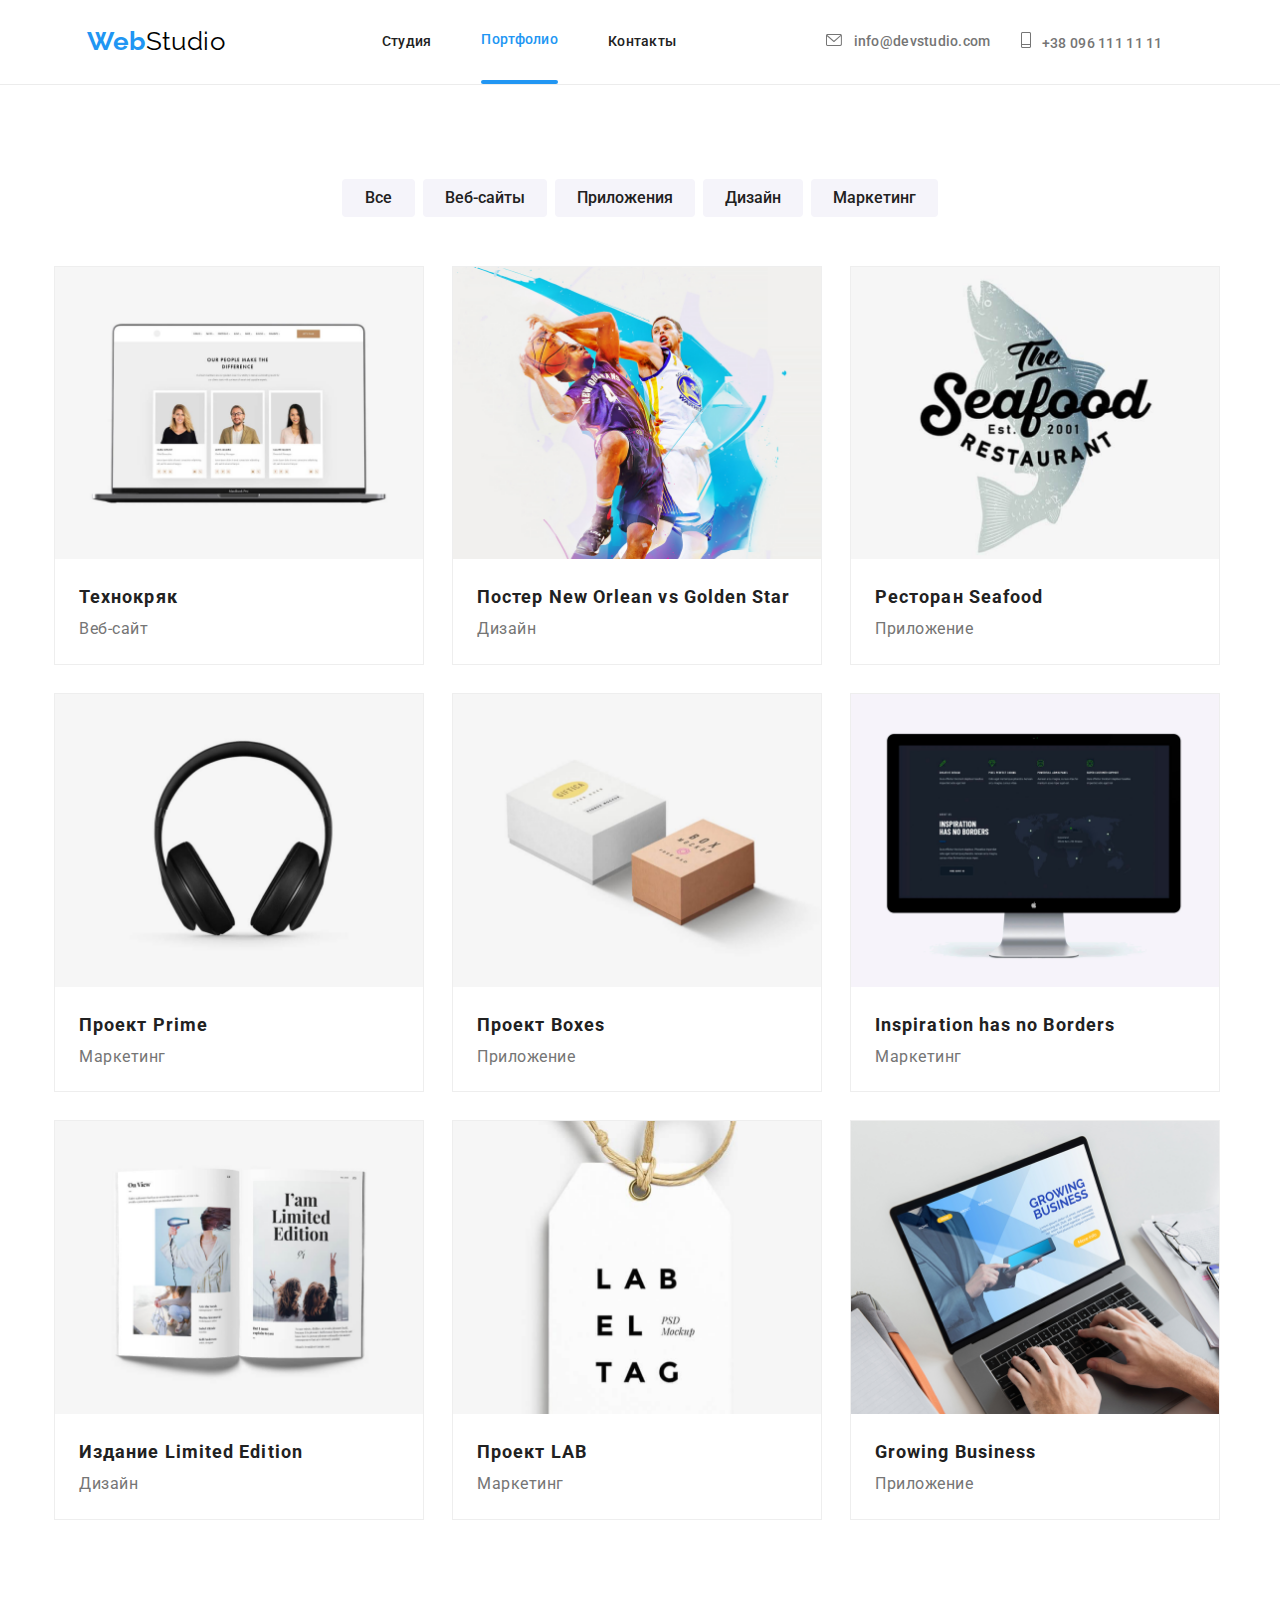
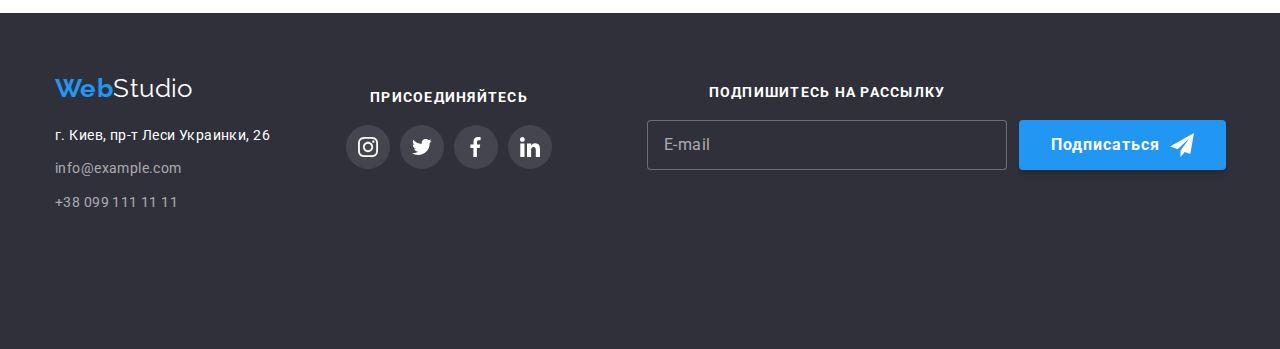
==== commit 98b4bb8f: "chench section portfolio" ====
--- a/portfolio.html
+++ b/portfolio.html
@@ -277,60 +277,64 @@
     <footer class="footer ">
         <div class="footer-flex container">
 
-            <div class=" footer-box footer-container">
-                <a href="./index.html" class="logo logo-margin-bottom"> <span class="logo-web">Web</span> <span
-                        class="studio">Studio</span> </a>
-                <address class="address">
-                    <ul class="list">
-                        <li class="footer-adrs"><a href="https://goo.gl/maps/727tqZzBJjCVUAbq7">г. Киев,
-                                пр-т Леси
-                                Украинки,
-                                26</a></li>
-                        <li class="footer-adrs"><a href="mail:info@example.com" class="footer-link">info@example.com</a>
-                        </li>
-                        <li class="footer-adrs"><a href="tel:+380991111111" class="footer-link">+38 099
-                                111 11 11</a>
+            <div class="tablet__wraper">
+                <div class=" footer-box footer-container">
+                    <a href="./index.html" class="logo logo-margin-bottom"> <span class="logo-web">Web</span> <span
+                            class="studio">Studio</span> </a>
+                    <address class="address">
+                        <ul class="list">
+                            <li class="footer-adrs"><a href="https://goo.gl/maps/727tqZzBJjCVUAbq7">г. Киев, пр-т Леси
+                                    Украинки,
+                                    26</a></li>
+                            <li class="footer-adrs"><a href="mail:info@example.com"
+                                    class="footer-link">info@example.com</a>
+                            </li>
+                            <li class="footer-adrs"><a href="tel:+380991111111" class="footer-link">+38 099 111 11
+                                    11</a>
+                            </li>
+                        </ul>
+                    </address>
+                </div>
+
+                <div class="footer-social">
+                    <h2 class="title-footer">ПРИСОЕДИНЯЙТЕСЬ</h2>
+                    <ul class="list-connect">
+                        <li class="item-connect">
+                            <a href="" class="link-connect">
+                                <svg width="20px " height="20px">
+                                    <use href="./images/icon.svg/sprite.svg/symbol-defs.svg#icon-instagram"
+                                        class="icon-svg">
+                                </svg>
+                            </a>
+                        </li>
+                        <li class="item-connect">
+                            <a href="" class="link-connect">
+                                <svg width="20px " height="20px">
+                                    <use href="./images/icon.svg/sprite.svg/symbol-defs.svg#icon-twiter"
+                                        class="icon-svg">
+                                    </use>
+                                </svg>
+                            </a>
+                        </li>
+                        <li class="item-connect">
+                            <a href="" class="link-connect">
+                                <svg width="20px " height="20px">
+                                    <use href="./images/icon.svg/sprite.svg/symbol-defs.svg#icon-fecebook"
+                                        class="icon-svg">
+                                    </use>
+                                </svg>
+                            </a>
+                        </li>
+                        <li class="item-connect">
+                            <a href="" class="link-connect">
+                                <svg width="20px " height="20px">
+                                    <use href="./images/icon.svg/sprite.svg/symbol-defs.svg#icon-in0" class="icon-svg">
+                                    </use>
+                                </svg>
+                            </a>
                         </li>
                     </ul>
-                </address>
-            </div>
-
-            <div class="footer-social">
-                <h2 class="title-footer">ПРИСОЕДИНЯЙТЕСЬ</h2>
-                <ul class="list-connect">
-                    <li class="item-connect">
-                        <a href="" class="link-connect">
-                            <svg width="20px " height="20px">
-                                <use href="./images/icon.svg/sprite.svg/symbol-defs.svg#icon-instagram"
-                                    class="icon-svg">
-                            </svg>
-                        </a>
-                    </li>
-                    <li class="item-connect">
-                        <a href="" class="link-connect">
-                            <svg width="20px " height="20px">
-                                <use href="./images/icon.svg/sprite.svg/symbol-defs.svg#icon-twiter" class="icon-svg">
-                                </use>
-                            </svg>
-                        </a>
-                    </li>
-                    <li class="item-connect">
-                        <a href="" class="link-connect">
-                            <svg width="20px " height="20px">
-                                <use href="./images/icon.svg/sprite.svg/symbol-defs.svg#icon-fecebook" class="icon-svg">
-                                </use>
-                            </svg>
-                        </a>
-                    </li>
-                    <li class="item-connect">
-                        <a href="" class="link-connect">
-                            <svg width="20px " height="20px">
-                                <use href="./images/icon.svg/sprite.svg/symbol-defs.svg#icon-in0" class="icon-svg">
-                                </use>
-                            </svg>
-                        </a>
-                    </li>
-                </ul>
+                </div>
             </div>
 
             <div class="sing-in">
--- a/css/main.min.css
+++ b/css/main.min.css
@@ -1 +1 @@
-/*! modern-normalize v1.1.0 | MIT License | https://github.com/sindresorhus/modern-normalize */*,::after,::before{-webkit-box-sizing:border-box;box-sizing:border-box}html{-moz-tab-size:4;-o-tab-size:4;tab-size:4}html{line-height:1.15;-webkit-text-size-adjust:100%}body{margin:0}body{font-family:system-ui,-apple-system,"Segoe UI",Roboto,Helvetica,Arial,sans-serif,"Apple Color Emoji","Segoe UI Emoji"}hr{height:0;color:inherit}abbr[title]{-webkit-text-decoration:underline dotted;text-decoration:underline dotted}b,strong{font-weight:bolder}code,kbd,pre,samp{font-family:ui-monospace,SFMono-Regular,Consolas,"Liberation Mono",Menlo,monospace;font-size:1em}small{font-size:80%}sub,sup{font-size:75%;line-height:0;position:relative;vertical-align:baseline}sub{bottom:-0.25em}sup{top:-0.5em}table{text-indent:0;border-color:inherit}button,input,optgroup,select,textarea{font-family:inherit;font-size:100%;line-height:1.15;margin:0}button,select{text-transform:none}[type=button],[type=reset],[type=submit],button{-webkit-appearance:button}::-moz-focus-inner{border-style:none;padding:0}:-moz-focusring{outline:1px dotted ButtonText}:-moz-ui-invalid{box-shadow:none}legend{padding:0}progress{vertical-align:baseline}::-webkit-inner-spin-button,::-webkit-outer-spin-button{height:auto}[type=search]{-webkit-appearance:textfield;outline-offset:-2px}::-webkit-search-decoration{-webkit-appearance:none}::-webkit-file-upload-button{-webkit-appearance:button;font:inherit}summary{display:list-item}body{color:#757575;font-family:"Roboto",Helvetica;font-size:14px;letter-spacing:.03em;margin:0}a{text-decoration:none;outline:none}h1,h2,h4,h5{margin-top:0;margin-bottom:0}p{margin-bottom:0;margin-top:0}ul{padding:0;margin:0;margin-top:0;margin-bottom:0;list-style:none}img{display:block;max-width:100%;height:auto}.container{max-width:480px;margin-left:auto;margin-right:auto;padding-left:15px;padding-right:15px}@media screen and (min-width: 768px){.container{max-width:768px}}@media screen and (min-width: 1200px){.container{max-width:1200px}}.hidden{position:absolute;width:1px;height:1px;margin:-1px;border:0;padding:0;white-space:nowrap;-webkit-clip-path:inset(100%);clip-path:inset(100%);clip:rect(0 0 0 0);overflow:hidden}.backdown__bottom{background:#f5f4fa;padding-bottom:94px}.backdown__top{padding-top:94px}.header{border-bottom:1px solid #ececec}.logo{display:block;display:-webkit-box;display:-ms-flexbox;display:flex;font-weight:400;font-size:26px;line-height:31px}@media screen and (min-width: 768px){.auth-naw{-webkit-box-pack:start;-ms-flex-pack:start;justify-content:start}}.auth-naw__link{color:#757575}.studio{color:#fff}.auth-naw__svg{fill:currentColor}@media screen and (min-width: 768px){.auth-naw__svg{margin-right:8px}}.link{display:block;margin-top:0px;margin-bottom:0px;font-weight:500;line-height:1.14;letter-spacing:.02em;-webkit-transition:color 250ms cubic-bezier(0.4, 0, 0.2, 1);transition:color 250ms cubic-bezier(0.4, 0, 0.2, 1)}.link:hover,.link:focus{color:#2196f3}.auth-naw__link{text-decoration:none;outline:none}.logo{-webkit-box-align:center;-ms-flex-align:center;align-items:center;color:#fff;font-family:"Raleway",sans-serif;color:#000}.logo-web{color:#2196f3;font-weight:700}@media screen and (min-width: 768px){.navigation{display:-webkit-box;display:-ms-flexbox;display:flex;-webkit-box-align:center;-ms-flex-align:center;align-items:center}}@media screen and (min-width: 768px){.site-naw{display:-webkit-box;display:-ms-flexbox;display:flex;-webkit-box-align:center;-ms-flex-align:center;align-items:center;color:#212121;padding-left:0}}@media screen and (min-width: 1200px){.site-naw{margin-right:150px}}@media screen and (min-width: 768px){.site-naw__item{margin-right:50px;position:relative}.site-naw__item:last-child{margin-right:0}}.site-naw_link{color:currentColor}@media screen and (min-width: 768px){.site-naw_link{padding-top:32px;padding-bottom:32px}}.main-naw{display:-webkit-box;display:-ms-flexbox;display:flex;-webkit-box-align:center;-ms-flex-align:center;align-items:center;-webkit-box-pack:justify;-ms-flex-pack:justify;justify-content:space-between}@media screen and (min-width: 768px){.auth-naw__item{margin-bottom:10px}.auth-naw__item:last-child{margin-bottom:0}}@media screen and (max-width: 767px){.auth-naw__item{margin-bottom:10px}}@media screen and (min-width: 1200px){.auth-naw__item{margin-right:30px}}.icon-company{display:none}@media screen and (min-width: 768px){.icon-company{display:inline-block}}.current{color:#2196f3}@media screen and (min-width: 768px){.current::after{content:" ";display:block;border-radius:4px;width:100%;height:4px;color:#2196f3;background-color:#2196f3}}.burger__menu{z-index:10}@media screen and (max-width: 767px){.burger__menu.is-open{opacity:1;pointer-events:fill}}@media screen and (max-width: 767px){.burger__menu{opacity:0;pointer-events:none;top:0;bottom:0;left:0;right:0;padding:30px;position:absolute;background-color:#fff;-webkit-transition:opacity 250ms linear,background-color 250ms linear;transition:opacity 250ms linear,background-color 250ms linear}}@media screen and (min-width: 768px){.burger__menu{display:-webkit-box;display:-ms-flexbox;display:flex;-webkit-box-align:center;-ms-flex-align:center;align-items:center;margin-left:auto;padding-left:0}}@media screen and (min-width: 768px){.burger__menu_button{display:none}}@media screen and (max-width: 767px){.burger__menu_button{display:-webkit-inline-box;display:-ms-inline-flexbox;display:inline-flex;display:inline-block;fill:#212121;width:40px;height:40px;z-index:9;padding:0;margin:0;margin-right:15px;max-width:40px;max-height:40px;border:none;background-color:rgba(0,0,0,0);-webkit-transition:fill 300ms cubic-bezier(0.4, 0, 0.2, 1);transition:fill 300ms cubic-bezier(0.4, 0, 0.2, 1)}.burger__menu_button:hover{fill:#2196f3}.burger__menu_button .burger__menu__icon--menu{opacity:0}.burger__menu_button.is-open .burger__menu__icon--menu{opacity:1}.burger__menu_button.is-open .burger__menu__icon--close{opacity:0}}.site-naw{font-weight:500}@media screen and (max-width: 767px){.site-naw{font-size:40px;line-height:1.175;letter-spacing:.02em;margin-bottom:250px}}@media screen and (max-width: 767px){.site-naw__item{margin-bottom:35px}.site-naw__item:last-child{margin-bottom:0}}.auth-naw{letter-spacing:.02em}@media screen and (max-width: 767px){.auth-naw{display:-webkit-box;display:-ms-flexbox;display:flex;-webkit-box-orient:vertical;-webkit-box-direction:reverse;-ms-flex-direction:column-reverse;flex-direction:column-reverse;font-weight:500;font-size:34px;line-height:40px;margin-bottom:64px}}@media screen and (min-width: 768px){.auth-naw{margin-left:80px}}@media screen and (min-width: 1200px){.auth-naw{display:-webkit-box;display:-ms-flexbox;display:flex;-webkit-box-align:center;-ms-flex-align:center;align-items:center}}@media screen and (max-width: 767px){.auth-naw__link--tell{color:#2196f3}}.auth-naw__link--size{letter-spacing:.02em}@media screen and (max-width: 767px){.auth-naw__link--size{font-weight:500;font-size:24px;line-height:28px}}@media screen and (max-width: 767px){.socia__list{display:-webkit-box;display:-ms-flexbox;display:flex;-webkit-box-pack:start;-ms-flex-pack:start;justify-content:flex-start;font-weight:500;font-size:18px;line-height:1.2222;letter-spacing:.02em}}@media screen and (min-width: 768px){.socia__list{display:none}}@media screen and (max-width: 767px){.social__item{border-right:1px solid rgba(33,33,33,.2);padding-right:10px;padding-left:10px;color:#2196f3}.social__item:last-child{padding-right:0;border:none}.social__item:first-child{padding-left:0}}.section-hero{background-color:#2f303a;background-image:-webkit-gradient(linear, left top, right top, from(rgba(47, 48, 58, 0.4)), to(rgba(47, 48, 58, 0.4))),url(/images/mobile/mobile-hero-img/hero-mobile.jpg);background-image:linear-gradient(to right, rgba(47, 48, 58, 0.4), rgba(47, 48, 58, 0.4)),url(/images/mobile/mobile-hero-img/hero-mobile.jpg);background-repeat:no-repeat;background-position:center;margin-right:auto;margin-left:auto;padding-top:120px;padding-bottom:120px}@media screen and (min-width: 768px){.section-hero{background-image:-webkit-gradient(linear, left top, right top, from(rgba(47, 48, 58, 0.4)), to(rgba(47, 48, 58, 0.4))),url(/images/tablet/hero/hero-tablet.jpg);background-image:linear-gradient(to right, rgba(47, 48, 58, 0.4), rgba(47, 48, 58, 0.4)),url(/images/tablet/hero/hero-tablet.jpg);padding-top:120px;padding-bottom:120px}}@media screen and (min-width: 1200px){.section-hero{background-image:-webkit-gradient(linear, left top, right top, from(rgba(47, 48, 58, 0.4)), to(rgba(47, 48, 58, 0.4))),url(/images/hero-bg.jpg);background-image:linear-gradient(to right, rgba(47, 48, 58, 0.4), rgba(47, 48, 58, 0.4)),url(/images/hero-bg.jpg);padding-top:200px;padding-bottom:200px}}.section-hero__title{margin-top:0px;margin-bottom:30px;color:#fff;text-align:center;font-weight:900;font-size:26px;line-height:1.6153;letter-spacing:.06em}@media screen and (min-width: 1200px){.section-hero__title{font-size:44px;line-height:1.3}}.button{font-family:"Roboto";background-color:#2196f3;color:#fff;border:none;font-weight:700;min-width:200px;min-height:50px;font-size:16px;line-height:1.8;letter-spacing:.06em;padding:10px 32px;margin-right:auto;margin-left:auto;-webkit-box-shadow:0px 4px 4px rgba(0,0,0,.15);box-shadow:0px 4px 4px rgba(0,0,0,.15);border-radius:4px;display:block;background-color:#2196f3;-webkit-transition:background-color 250ms cubic-bezier(0.4, 0, 0.2, 1);transition:background-color 250ms cubic-bezier(0.4, 0, 0.2, 1)}.button:hover,.button:focus{background-color:#188ce8}.backdrop{position:fixed;display:inline-block;top:0;left:0;bottom:0;right:0;background-color:rgba(0,0,0,.2);z-index:10;-webkit-transition:opacity 250ms cubic-bezier(0.4, 0, 0.2, 1);transition:opacity 250ms cubic-bezier(0.4, 0, 0.2, 1)}.is-hidden{opacity:0;pointer-events:none}.modal{position:absolute;padding:0;top:50%;left:50%;padding-top:40px;padding-left:40px;padding-bottom:40px;padding-right:40px;width:450px;-webkit-transform:translate(-50%, -50%);transform:translate(-50%, -50%);background-color:#fff;border-radius:4px;-webkit-transition:background-color 250ms cubic-bezier(0.4, 0, 0.2, 1);transition:background-color 250ms cubic-bezier(0.4, 0, 0.2, 1)}@media screen and (min-width: 1200px){.modal{min-width:530px;min-height:580px}}.btn-modal{position:absolute;top:8px;right:8px;display:-webkit-box;display:-ms-flexbox;display:flex;-webkit-box-pack:center;-ms-flex-pack:center;justify-content:center;-webkit-box-align:center;-ms-flex-align:center;align-items:center;width:30px;height:30px;padding:0;background:#fff;border-radius:50%;border:1px solid rgba(0,0,0,.1)}.btn-modal__close{display:block;width:11px;height:11px;fill:#000;-webkit-transition:fill 250ms cubic-bezier(0.4, 0, 0.2, 1);transition:fill 250ms cubic-bezier(0.4, 0, 0.2, 1)}.btn-modal__close:hover{fill:#2196f3}.modal-title{font-weight:700;font-size:20px;line-height:1.5;text-align:center;letter-spacing:.03em;color:#212121;margin-top:0;margin-bottom:12px}@media screen and (min-width: 1200px){.modal-title{font-size:20px;line-height:1.15}}.form-field{position:relative;display:-webkit-box;display:-ms-flexbox;display:flex;-webkit-box-orient:vertical;-webkit-box-direction:normal;-ms-flex-direction:column;flex-direction:column}.form-field__title{display:inline-block;margin-bottom:4px}.label{margin-bottom:10px}textarea{font-family:"Roboto";font-style:normal;font-weight:400;font-size:14px;line-height:1.71428;letter-spacing:.03em}.form-field__icon{position:absolute;bottom:46%;left:14px;display:block;fill:#000;width:18px;height:18px;-webkit-transform:translate(0, 60%);transform:translate(0, 60%);-webkit-transition:fill 250ms cubic-bezier(0.4, 0, 0.2, 1);transition:fill 250ms cubic-bezier(0.4, 0, 0.2, 1)}.form-field__svg{width:18px;height:18px}.form-field__text{border:1px solid rgba(33,33,33,.2);border-radius:4px;padding:0;padding-left:42px;width:100%;min-height:40px;-webkit-transition:border 250ms cubic-bezier(0.4, 0, 0.2, 1),fill 250ms cubic-bezier(0.4, 0, 0.2, 1);transition:border 250ms cubic-bezier(0.4, 0, 0.2, 1),fill 250ms cubic-bezier(0.4, 0, 0.2, 1)}.form-field__text:focus{border:1px solid #2196f3;border-radius:4px;outline:none}.form-field__text:focus+.form-field__icon{fill:#2196f3}.form-field textarea{display:block;resize:none;border:1px solid rgba(33,33,33,.2);border-radius:4px;padding-left:16px;padding-top:12px;max-width:488px;max-height:120px;outline:none;-webkit-transition:border 250ms cubic-bezier(0.4, 0, 0.2, 1);transition:border 250ms cubic-bezier(0.4, 0, 0.2, 1)}.textarea:focus{border:1px solid #2196f3}.textarea-margin{margin-bottom:20px}.checkbox>input[type=checkbox]{margin-right:5px}.checkbox a{font-style:normal;margin-left:2px;-webkit-text-decoration-line:underline;text-decoration-line:underline;color:#2196f3}.checkbox__input:checked+.checkbox__span{-webkit-box-sizing:border-box;box-sizing:border-box;background-image:url(../images/icon.svg/sprite.svg/check-white.svg);background-repeat:no-repeat;background-size:contain;background-position:top 1px left 0;background-color:#2196f3;border:#2196f3;border:1px solid #2196f3;border-radius:2px;margin-right:7px}.checkbox__span{display:inline-block;border:2px solid #212121;border-radius:1px;width:16px;height:15px;margin-right:7px}input[type=checkbox]{position:absolute;width:1px;height:1px;margin:-1px;border:0;padding:0;white-space:nowrap;-webkit-clip-path:inset(100%);clip-path:inset(100%);clip:rect(0 0 0 0);overflow:hidden}.checkbox__label{display:-webkit-box;display:-ms-flexbox;display:flex;-webkit-box-pack:center;-ms-flex-pack:center;justify-content:center;margin-bottom:30px;font-size:12px;line-height:1.16}@media screen and (min-width: 1200px){.checkbox__label{font-size:14px;line-height:1.71}}.cheacked{width:16px;height:15px}.checked-icon{-moz-appearance:none;appearance:none;-webkit-appearance:none}.section-title{color:#212121;font-weight:700;font-size:36px;line-height:1.2;text-align:center;margin-bottom:50px}.title{color:#212121;font-weight:700;font-size:14px;line-height:1.7;margin-top:30px;margin-bottom:10px}.trait-text{font-size:14px;line-height:1.7;letter-spacing:.03em}.features{padding-top:0;padding-bottom:0;text-align:center}.trait__thumb{display:-webkit-box;display:-ms-flexbox;display:flex;-webkit-box-align:center;-ms-flex-align:center;align-items:center;-webkit-box-pack:center;-ms-flex-pack:center;justify-content:center;max-width:450px;height:120px;background-color:#f5f4fa;border-radius:4px}.trait__title{text-align:center}@media screen and (min-width: 768px){.trait__title{text-align:start}}.section-style{background:#fff;padding-bottom:94px}.what-we-do{display:-webkit-box;display:-ms-flexbox;display:flex}@media screen and (max-width: 1199px){.what-we-do--section{display:none}}.item-tumb{position:relative}.item-text{position:absolute;display:-webkit-box;display:-ms-flexbox;display:flex;-ms-flex-line-pack:center;align-content:center;-webkit-box-pack:center;-ms-flex-pack:center;justify-content:center;-webkit-box-align:center;-ms-flex-align:center;align-items:center;bottom:0;width:100%;height:70px;color:#fff;background-color:rgba(47,48,58,.8);font-weight:700;font-size:14px;line-height:1.2;letter-spacing:.03em;text-transform:uppercase}@media screen and (max-width: 767px){.trait__item{max-width:450px;margin-bottom:30px}}@media screen and (min-width: 768px){.trait__item{width:calc((100% - 60px)/2);max-width:450px;margin:15px}}@media screen and (min-width: 1200px){.trait__item{width:370px;margin:0;margin-right:30px}.trait__item:last-child{margin-right:0}}@media screen and (min-width: 768px){.trait{display:-webkit-box;display:-ms-flexbox;display:flex}}@media screen and (max-width: 1199px){.trait{-ms-flex-wrap:wrap;flex-wrap:wrap;margin:-15px}}.photo{width:100%;margin-bottom:0}.title-team{font-weight:500;font-size:16px;line-height:1.2;color:#212121;text-align:center;margin-top:0;margin-bottom:10px}.text-team{font-size:16px;line-height:1.2;letter-spacing:.03em;text-align:center;margin-top:0;padding-bottom:15px}.section-style{background:#fff;padding-bottom:94px}.padding-none{padding-top:94px}.cart-bottom{padding-top:30px;padding-bottom:30px}@media screen and (min-width: 768px){.team__cart{display:-webkit-box;display:-ms-flexbox;display:flex;-ms-flex-wrap:wrap;flex-wrap:wrap;margin:-15px}}@media screen and (min-width: 1200px){.team__cart{-ms-flex-wrap:nowrap;flex-wrap:nowrap}}.cart{background:#fff;overflow:hidden;-webkit-box-shadow:0px 1px 3px rgba(0,0,0,.12),0px 1px 1px rgba(0,0,0,.14),0px 2px 1px rgba(0,0,0,.2);box-shadow:0px 1px 3px rgba(0,0,0,.12),0px 1px 1px rgba(0,0,0,.14),0px 2px 1px rgba(0,0,0,.2);border-radius:0px 0px 4px 4px}@media screen and (min-width: 768px){.cart{width:calc((100% - 60px)/2)}}@media screen and (max-width: 1199px){.cart{margin:15px}}@media screen and (min-width: 1200px){.cart{margin-right:30px}}.cart:nth-child(4n){margin-right:0}.text-box{text-align:center;min-width:150px;padding-top:30px;padding-bottom:30px;padding-right:60px;padding-left:60px}.list-team{display:-webkit-box;display:-ms-flexbox;display:flex;-webkit-box-pack:center;-ms-flex-pack:center;justify-content:center;margin-left:32px;margin-right:32px}.item-team{display:-webkit-box;display:-ms-flexbox;display:flex;-webkit-box-align:center;-ms-flex-align:center;align-items:center;text-align:center;-webkit-box-pack:center;-ms-flex-pack:center;justify-content:center;min-height:44px;min-width:44px;fill:currentColor;border-radius:50%}.item-team:not(:last-child){margin-right:10px;text-align:center}.link-team{-webkit-box-sizing:border-box;box-sizing:border-box;height:100%;width:100%;fill:#afb1b8;border-radius:50%;display:-webkit-box;display:-ms-flexbox;display:flex;-webkit-box-align:center;-ms-flex-align:center;align-items:center;-webkit-box-pack:center;-ms-flex-pack:center;justify-content:center;-webkit-transition:background-color 250ms cubic-bezier(0.4, 0, 0.2, 1),fill 250ms cubic-bezier(0.4, 0, 0.2, 1);transition:background-color 250ms cubic-bezier(0.4, 0, 0.2, 1),fill 250ms cubic-bezier(0.4, 0, 0.2, 1)}.link-team:hover,.link-team:focus{fill:#fff;background-color:#2196f3}.team{background:#f5f4fa;padding-top:94px;padding-bottom:94px}.partner{padding-top:94px}@media screen and (max-width: 1199px){.list-partner{display:-webkit-box;display:-ms-flexbox;display:flex;-ms-flex-wrap:wrap;flex-wrap:wrap;-webkit-box-pack:center;-ms-flex-pack:center;justify-content:center;margin:-15px}}@media screen and (max-width: 1200px){.list-partner{-webkit-box-pack:center;-ms-flex-pack:center;justify-content:center}}@media screen and (min-width: 768px){.list-partner{display:-webkit-box;display:-ms-flexbox;display:flex}}.item-partner{margin:15px;width:calc((100% - 120px)/2)}@media screen and (min-width: 768px){.item-partner{width:calc((100% - 270px)/3);margin:15px}}@media screen and (min-width: 1200px){.item-partner{width:170px;height:92px}}@media screen and (min-width: 1200px){.item-partner:not(:last-child){margin-right:30px}}.link-partner{width:100%;height:100%;display:-webkit-box;display:-ms-flexbox;display:flex;-webkit-box-align:center;-ms-flex-align:center;align-items:center;-webkit-box-pack:center;-ms-flex-pack:center;justify-content:center;-ms-flex-line-pack:center;align-content:center;padding-top:16px;padding-bottom:16px;border:1px solid #afb1b8;border-radius:4px;-webkit-transition:all .3s ease 0s;transition:all .3s ease 0s;color:#afb1b8;fill:#afb1b8;-webkit-transition:fill 250ms cubic-bezier(0.4, 0, 0.2, 1),border-color 250ms cubic-bezier(0.4, 0, 0.2, 1);transition:fill 250ms cubic-bezier(0.4, 0, 0.2, 1),border-color 250ms cubic-bezier(0.4, 0, 0.2, 1)}@media screen and (min-width: 768px){.link-partner{padding-top:16px;padding-bottom:16px}}.link-partner:hover,.link-partner:focus{fill:#2196f3;border-color:#2196f3}.footer{background-color:#2f303a;font-style:normal;padding-top:60px;padding-bottom:60px}@media screen and (min-width: 768px){.tablet__wraper{display:-webkit-box;display:-ms-flexbox;display:flex;-ms-flex-pack:distribute;justify-content:space-around;margin-bottom:60px}}.logo-margin-bottom{-webkit-box-pack:center;-ms-flex-pack:center;justify-content:center;margin-bottom:20px}@media screen and (min-width: 1200px){.logo-margin-bottom{-webkit-box-pack:start;-ms-flex-pack:start;justify-content:start}}.studio{color:#fff}.address{font-size:normal}.list{padding-left:0}a[href="https://goo.gl/maps/727tqZzBJjCVUAbq7"]{color:#fff;font-weight:400;font-style:normal}@media screen and (min-width: 1200px){a[href="https://goo.gl/maps/727tqZzBJjCVUAbq7"]{font-size:14px;line-height:1.7}}.footer-adrs{margin-bottom:10px}.footer-adrs:nth-child(3n){padding-bottom:0%}.footer-link{font-style:normal;font-weight:400;font-size:14px;line-height:1.7;font-style:normal;color:rgba(255,255,255,.6)}.list .footer-adrs:last-child{margin-bottom:0}.list-connect{display:-webkit-box;display:-ms-flexbox;display:flex;-webkit-box-pack:center;-ms-flex-pack:center;justify-content:center}.title-footer{text-align:center;margin-bottom:20px;font-weight:700;font-size:14px;line-height:1.14;letter-spacing:.09em;text-transform:uppercase;color:#fff}.footer-social{margin-top:17px;margin-bottom:60px}.link-connect{display:-webkit-box;display:-ms-flexbox;display:flex;text-align:center;-webkit-box-pack:center;-ms-flex-pack:center;justify-content:center;-webkit-box-align:center;-ms-flex-align:center;align-items:center;-webkit-box-sizing:border-box;box-sizing:border-box;width:44px;height:44px;border-radius:50%;fill:#fff;-webkit-transition:background-color 250ms cubic-bezier(0.4, 0, 0.2, 1),fill 250ms cubic-bezier(0.4, 0, 0.2, 1),-webkit-box-shadow 250ms cubic-bezier(0.4, 0, 0.2, 1);transition:background-color 250ms cubic-bezier(0.4, 0, 0.2, 1),fill 250ms cubic-bezier(0.4, 0, 0.2, 1),-webkit-box-shadow 250ms cubic-bezier(0.4, 0, 0.2, 1);transition:background-color 250ms cubic-bezier(0.4, 0, 0.2, 1),fill 250ms cubic-bezier(0.4, 0, 0.2, 1),box-shadow 250ms cubic-bezier(0.4, 0, 0.2, 1);transition:background-color 250ms cubic-bezier(0.4, 0, 0.2, 1),fill 250ms cubic-bezier(0.4, 0, 0.2, 1),box-shadow 250ms cubic-bezier(0.4, 0, 0.2, 1),-webkit-box-shadow 250ms cubic-bezier(0.4, 0, 0.2, 1)}@media screen and (min-width: 1200px){.link-connect{min-width:100%;min-height:100%}}.link-connect:hover,.link-connect:focus{background-color:#2196f3;fill:#fff;-webkit-box-shadow:0px 4px 4px rgba(0,0,0,.25);box-shadow:0px 4px 4px rgba(0,0,0,.25)}.item-connect{display:-webkit-box;display:-ms-flexbox;display:flex;text-align:center;-webkit-box-pack:center;-ms-flex-pack:center;justify-content:center;-webkit-box-align:center;-ms-flex-align:center;align-items:center;max-width:44px;height:44px;border-radius:50%;background-color:rgba(255,255,255,.1);width:calc((100% - 30px)/4)}@media screen and (min-width: 1200px){.item-connect{min-width:44px;min-height:44px}}.item-connect:not(:last-child){margin-right:10px;text-align:center}.footer-container{padding:0;margin:0;text-align:center;-webkit-box-pack:center;-ms-flex-pack:center;justify-content:center}@media screen and (min-width: 1200px){.footer-container{text-align:start;min-width:231px;margin-right:60px}}@media screen and (min-width: 1200px){.footer-flex{display:-webkit-box;display:-ms-flexbox;display:flex;-webkit-box-pack:start;-ms-flex-pack:start;justify-content:flex-start;-webkit-box-align:baseline;-ms-flex-align:baseline;align-items:baseline}}@media screen and (min-width: 1200px){.sing-in{display:-webkit-box;display:-ms-flexbox;display:flex;-webkit-box-align:center;-ms-flex-align:center;align-items:center;-webkit-box-pack:center;-ms-flex-pack:center;justify-content:center;margin-left:95px;margin-right:auto}}.sing-in__label{display:-webkit-box;display:-ms-flexbox;display:flex;-webkit-box-orient:vertical;-webkit-box-direction:normal;-ms-flex-direction:column;flex-direction:column;margin:0;margin-bottom:20px;color:#fff}@media screen and (min-width: 768px){.sing-in__label{-webkit-box-pack:center;-ms-flex-pack:center;justify-content:center}}@media screen and (min-width: 1200px){.sing-in__label{margin-right:12px}}.sing-in__text{display:inline-block;margin:0;margin-bottom:20px;margin-left:auto;margin-right:auto}.sing-in__input::-webkit-input-placeholder{font-size:16px;line-height:1.25;-webkit-box-align:center;align-items:center;letter-spacing:.03em;color:rgba(255,255,255,.6)}.sing-in__input::-moz-placeholder{font-size:16px;line-height:1.25;align-items:center;letter-spacing:.03em;color:rgba(255,255,255,.6)}.sing-in__input:-ms-input-placeholder{font-size:16px;line-height:1.25;-ms-flex-align:center;align-items:center;letter-spacing:.03em;color:rgba(255,255,255,.6)}.sing-in__input::-ms-input-placeholder{font-size:16px;line-height:1.25;-ms-flex-align:center;align-items:center;letter-spacing:.03em;color:rgba(255,255,255,.6)}.sing-in__input::placeholder{font-size:16px;line-height:1.25;-webkit-box-align:center;-ms-flex-align:center;align-items:center;letter-spacing:.03em;color:rgba(255,255,255,.6)}.sing-in__input{display:block;background-color:#2f303a;color:#fff;border:1px solid rgba(255,255,255,.3);border-radius:4px;width:100%;min-height:50px;padding-left:16px}@media screen and (min-width: 768px){.sing-in__input{width:450px;margin-left:auto;margin-right:auto}}@media screen and (min-width: 1200px){.sing-in__input{width:360px;min-height:50px}}.sing-in__button{display:-webkit-box;display:-ms-flexbox;display:flex;-webkit-box-pack:center;-ms-flex-pack:center;justify-content:center;-webkit-box-align:center;-ms-flex-align:center;align-items:center;text-align:center;text-align:center;fill:#fff;font-style:normal;font-weight:700;font-size:16px;line-height:1.875;letter-spacing:.06em}@media screen and (min-width: 1200px){.sing-in__button{margin-top:16px}}.sing-in__icon{margin-left:10px}.section-portfolio{margin-top:94px;margin-bottom:94px}.port-title{font-weight:700;color:#212121;font-size:18px;line-height:2;letter-spacing:.06em;text-align:inherit;margin-bottom:5px;margin-top:0;margin-bottom:0}.port-text{font-size:16px;line-height:1.8;text-align:inherit;color:#757575;margin-top:0}.title-text-padding{padding-top:20px;padding-bottom:20px;padding-left:24px;padding-right:24px}.port-button{font-family:"Roboto",Helvetica;font-weight:500;font-size:16px;line-height:26px;text-align:center;border-radius:4px;color:#212121;background:#f5f4fa;border:none;min-width:73px;height:38px;padding:6px 22px;border-radius:4px;-webkit-transition:background-color 250ms cubic-bezier(0.4, 0, 0.2, 1),color 250ms cubic-bezier(0.4, 0, 0.2, 1),-webkit-box-shadow 250ms cubic-bezier(0.4, 0, 0.2, 1);transition:background-color 250ms cubic-bezier(0.4, 0, 0.2, 1),color 250ms cubic-bezier(0.4, 0, 0.2, 1),-webkit-box-shadow 250ms cubic-bezier(0.4, 0, 0.2, 1);transition:background-color 250ms cubic-bezier(0.4, 0, 0.2, 1),box-shadow 250ms cubic-bezier(0.4, 0, 0.2, 1),color 250ms cubic-bezier(0.4, 0, 0.2, 1);transition:background-color 250ms cubic-bezier(0.4, 0, 0.2, 1),box-shadow 250ms cubic-bezier(0.4, 0, 0.2, 1),color 250ms cubic-bezier(0.4, 0, 0.2, 1),-webkit-box-shadow 250ms cubic-bezier(0.4, 0, 0.2, 1)}.port-button:hover,.port-button:focus{color:#fff;background-color:#2196f3;-webkit-box-shadow:0px 3px 1px rgba(0,0,0,.1),0px 1px 2px rgba(0,0,0,.08),0px 2px 2px rgba(0,0,0,.12);box-shadow:0px 3px 1px rgba(0,0,0,.1),0px 1px 2px rgba(0,0,0,.08),0px 2px 2px rgba(0,0,0,.12)}.buttons-list{display:-webkit-box;display:-ms-flexbox;display:flex;-webkit-box-pack:center;-ms-flex-pack:center;justify-content:center;margin-bottom:40px}@media screen and (max-width: 767px){.buttons-list{-ms-flex-wrap:wrap;flex-wrap:wrap;-webkit-box-pack:start;-ms-flex-pack:start;justify-content:start}}@media screen and (min-width: 768px){.buttons-list{margin-bottom:50px}}.btn-list{margin-right:8px;-webkit-transition:background-color 250ms cubic-bezier(0.4, 0, 0.2, 1),color 250ms cubic-bezier(0.4, 0, 0.2, 1),-webkit-box-shadow 250ms cubic-bezier(0.4, 0, 0.2, 1);transition:background-color 250ms cubic-bezier(0.4, 0, 0.2, 1),color 250ms cubic-bezier(0.4, 0, 0.2, 1),-webkit-box-shadow 250ms cubic-bezier(0.4, 0, 0.2, 1);transition:background-color 250ms cubic-bezier(0.4, 0, 0.2, 1),box-shadow 250ms cubic-bezier(0.4, 0, 0.2, 1),color 250ms cubic-bezier(0.4, 0, 0.2, 1);transition:background-color 250ms cubic-bezier(0.4, 0, 0.2, 1),box-shadow 250ms cubic-bezier(0.4, 0, 0.2, 1),color 250ms cubic-bezier(0.4, 0, 0.2, 1),-webkit-box-shadow 250ms cubic-bezier(0.4, 0, 0.2, 1)}@media screen and (max-width: 767px){.btn-list:nth-child(-n+3){margin-bottom:15px}}.btn-list:last-child{margin-right:0}.card-galery{padding-left:0;z-index:5}@media screen and (min-width: 768px){.card-galery{-ms-flex-wrap:wrap;flex-wrap:wrap;display:-webkit-box;display:-ms-flexbox;display:flex;margin:-15px}}.card-img{width:100%}.cards-galery{display:block;border:1px solid #eee;margin:14px;-webkit-transition:-webkit-box-shadow 250ms cubic-bezier(0.4, 0, 0.2, 1);transition:-webkit-box-shadow 250ms cubic-bezier(0.4, 0, 0.2, 1);transition:box-shadow 250ms cubic-bezier(0.4, 0, 0.2, 1);transition:box-shadow 250ms cubic-bezier(0.4, 0, 0.2, 1), -webkit-box-shadow 250ms cubic-bezier(0.4, 0, 0.2, 1)}@media screen and (min-width: 768px){.cards-galery{width:calc((100% - 60px)/2)}}@media screen and (min-width: 1200px){.cards-galery{width:calc((100% - 90px)/3)}}.cards-galery:hover{-webkit-box-shadow:0px 1px 1px rgba(0,0,0,.12),0px 4px 4px rgba(0,0,0,.06),1px 4px 6px rgba(0,0,0,.16);box-shadow:0px 1px 1px rgba(0,0,0,.12),0px 4px 4px rgba(0,0,0,.06),1px 4px 6px rgba(0,0,0,.16)}.card-galery-body{font-size:18px;line-height:1.5555;letter-spacing:.03em;color:#fff}.card-galery-body:hover{-webkit-transition:background-color 250ms cubic-bezier(0.4, 0, 0.2, 1),-webkit-box-shadow 250ms cubic-bezier(0.4, 0, 0.2, 1);transition:background-color 250ms cubic-bezier(0.4, 0, 0.2, 1),-webkit-box-shadow 250ms cubic-bezier(0.4, 0, 0.2, 1);transition:background-color 250ms cubic-bezier(0.4, 0, 0.2, 1),box-shadow 250ms cubic-bezier(0.4, 0, 0.2, 1);transition:background-color 250ms cubic-bezier(0.4, 0, 0.2, 1),box-shadow 250ms cubic-bezier(0.4, 0, 0.2, 1),-webkit-box-shadow 250ms cubic-bezier(0.4, 0, 0.2, 1)}.card-galery-body:hover .card-galery-thumb{-webkit-transform:translateY(0);transform:translateY(0)}.card-galery-body:hover .wrepper-tumb::before{-webkit-transform:translateY(0);transform:translateY(0)}.wrepper-tumb{position:relative;overflow:hidden}.wrepper-tumb::before{display:inline-block;content:"";position:absolute;top:0;left:0;width:100%;height:100%;background-color:rgba(33,150,243,.9);-webkit-transform:translateY(101%);transform:translateY(101%);-webkit-transition:-webkit-transform 250ms cubic-bezier(0.4, 0, 0.2, 1);transition:-webkit-transform 250ms cubic-bezier(0.4, 0, 0.2, 1);transition:transform 250ms cubic-bezier(0.4, 0, 0.2, 1);transition:transform 250ms cubic-bezier(0.4, 0, 0.2, 1), -webkit-transform 250ms cubic-bezier(0.4, 0, 0.2, 1)}.card-galery-thumb{bottom:0;position:absolute;top:25%;left:10%;-webkit-transform:translateY(101%);transform:translateY(101%);-webkit-transition:-webkit-transform 250ms cubic-bezier(0.4, 0, 0.2, 1);transition:-webkit-transform 250ms cubic-bezier(0.4, 0, 0.2, 1);transition:transform 250ms cubic-bezier(0.4, 0, 0.2, 1);transition:transform 250ms cubic-bezier(0.4, 0, 0.2, 1), -webkit-transform 250ms cubic-bezier(0.4, 0, 0.2, 1)}/*# sourceMappingURL=main.min.css.map */+/*! modern-normalize v1.1.0 | MIT License | https://github.com/sindresorhus/modern-normalize */*,::after,::before{-webkit-box-sizing:border-box;box-sizing:border-box}html{-moz-tab-size:4;-o-tab-size:4;tab-size:4}html{line-height:1.15;-webkit-text-size-adjust:100%}body{margin:0}body{font-family:system-ui,-apple-system,"Segoe UI",Roboto,Helvetica,Arial,sans-serif,"Apple Color Emoji","Segoe UI Emoji"}hr{height:0;color:inherit}abbr[title]{-webkit-text-decoration:underline dotted;text-decoration:underline dotted}b,strong{font-weight:bolder}code,kbd,pre,samp{font-family:ui-monospace,SFMono-Regular,Consolas,"Liberation Mono",Menlo,monospace;font-size:1em}small{font-size:80%}sub,sup{font-size:75%;line-height:0;position:relative;vertical-align:baseline}sub{bottom:-0.25em}sup{top:-0.5em}table{text-indent:0;border-color:inherit}button,input,optgroup,select,textarea{font-family:inherit;font-size:100%;line-height:1.15;margin:0}button,select{text-transform:none}[type=button],[type=reset],[type=submit],button{-webkit-appearance:button}::-moz-focus-inner{border-style:none;padding:0}:-moz-focusring{outline:1px dotted ButtonText}:-moz-ui-invalid{box-shadow:none}legend{padding:0}progress{vertical-align:baseline}::-webkit-inner-spin-button,::-webkit-outer-spin-button{height:auto}[type=search]{-webkit-appearance:textfield;outline-offset:-2px}::-webkit-search-decoration{-webkit-appearance:none}::-webkit-file-upload-button{-webkit-appearance:button;font:inherit}summary{display:list-item}body{color:#757575;font-family:"Roboto",Helvetica;font-size:14px;letter-spacing:.03em;margin:0}a{text-decoration:none;outline:none}h1,h2,h4,h5{margin-top:0;margin-bottom:0}p{margin-bottom:0;margin-top:0}ul{padding:0;margin:0;margin-top:0;margin-bottom:0;list-style:none}img{display:block;max-width:100%;height:auto}.container{max-width:480px;margin-left:auto;margin-right:auto;padding-left:15px;padding-right:15px}@media screen and (min-width: 768px){.container{max-width:768px}}@media screen and (min-width: 1200px){.container{max-width:1200px}}.hidden{position:absolute;width:1px;height:1px;margin:-1px;border:0;padding:0;white-space:nowrap;-webkit-clip-path:inset(100%);clip-path:inset(100%);clip:rect(0 0 0 0);overflow:hidden}.backdown__bottom{background:#f5f4fa;padding-bottom:60px}@media screen and (min-width: 1200px){.backdown__bottom{padding-bottom:94px}}.backdown__top{padding-top:60px}@media screen and (min-width: 1200px){.backdown__top{padding-top:94px}}.header{border-bottom:1px solid #ececec}.logo{display:block;display:-webkit-box;display:-ms-flexbox;display:flex;font-weight:400;font-size:26px;line-height:31px}@media screen and (min-width: 768px){.auth-naw{-webkit-box-pack:start;-ms-flex-pack:start;justify-content:start}}.auth-naw__link{color:#757575}.studio{color:#fff}.auth-naw__svg{fill:currentColor}@media screen and (min-width: 768px){.auth-naw__svg{margin-right:8px}}.link{display:block;margin-top:0px;margin-bottom:0px;font-weight:500;line-height:1.14;letter-spacing:.02em;-webkit-transition:color 250ms cubic-bezier(0.4, 0, 0.2, 1);transition:color 250ms cubic-bezier(0.4, 0, 0.2, 1)}.link:hover,.link:focus{color:#2196f3}.auth-naw__link{text-decoration:none;outline:none}.logo{-webkit-box-align:center;-ms-flex-align:center;align-items:center;color:#fff;font-family:"Raleway",sans-serif;color:#000}@media screen and (min-width: 1200px){.logo{margin-right:92px}}.logo-web{color:#2196f3;font-weight:700}@media screen and (min-width: 768px){.navigation{display:-webkit-box;display:-ms-flexbox;display:flex;-webkit-box-align:center;-ms-flex-align:center;align-items:center}}@media screen and (min-width: 768px){.site-naw{display:-webkit-box;display:-ms-flexbox;display:flex;-webkit-box-align:center;-ms-flex-align:center;align-items:center;color:#212121;padding-left:0}}@media screen and (min-width: 1200px){.site-naw{margin-right:150px}}@media screen and (min-width: 768px){.site-naw__item{margin-right:50px;position:relative}.site-naw__item:last-child{margin-right:0}}.site-naw_link{color:currentColor}@media screen and (min-width: 768px){.site-naw_link{padding-top:32px;padding-bottom:32px}}.main-naw{display:-webkit-box;display:-ms-flexbox;display:flex;-webkit-box-align:center;-ms-flex-align:center;align-items:center}@media screen and (max-width: 767px){.main-naw{-webkit-box-pack:justify;-ms-flex-pack:justify;justify-content:space-between}}@media screen and (min-width: 768px){.main-naw{-ms-flex-pack:distribute;justify-content:space-around}}@media screen and (min-width: 768px){.auth-naw__item{margin-bottom:10px}.auth-naw__item:last-child{margin-bottom:0}}@media screen and (max-width: 767px){.auth-naw__item{margin-bottom:10px}}@media screen and (min-width: 1200px){.auth-naw__item{margin-right:30px;margin-bottom:0}}.icon-company{display:none}@media screen and (min-width: 768px){.icon-company{display:inline-block}}.current{color:#2196f3}@media screen and (min-width: 768px){.current::after{content:" ";display:block;border-radius:4px;width:100%;height:4px;color:#2196f3;background-color:#2196f3}}.burger__menu{z-index:5}@media screen and (max-width: 767px){.burger__menu.is-open{opacity:1;pointer-events:fill}}@media screen and (max-width: 767px){.burger__menu{display:-webkit-box;display:-ms-flexbox;display:flex;-webkit-box-orient:vertical;-webkit-box-direction:normal;-ms-flex-flow:column;flex-flow:column;-webkit-box-pack:justify;-ms-flex-pack:justify;justify-content:space-between;opacity:0;pointer-events:none;top:0;bottom:0;left:0;right:0;padding:40px;position:absolute;background-color:#fff;-webkit-transition:opacity 250ms linear,background-color 250ms linear;transition:opacity 250ms linear,background-color 250ms linear}}@media screen and (min-width: 768px){.burger__menu{display:-webkit-box;display:-ms-flexbox;display:flex;-webkit-box-align:center;-ms-flex-align:center;align-items:center;padding-left:0}}.burger__menu_button{z-index:10}@media screen and (min-width: 768px){.burger__menu_button{display:none}}@media screen and (max-width: 767px){.burger__menu_button{display:-webkit-inline-box;display:-ms-inline-flexbox;display:inline-flex;display:inline-block;fill:#212121;width:40px;height:40px;padding:0;margin:0;margin-right:15px;max-width:40px;max-height:40px;border:none;background-color:rgba(0,0,0,0);-webkit-transition:fill 300ms cubic-bezier(0.4, 0, 0.2, 1);transition:fill 300ms cubic-bezier(0.4, 0, 0.2, 1)}.burger__menu_button:hover{fill:#2196f3}.burger__menu_button .burger__menu__icon--menu{opacity:0}.burger__menu_button.is-open .burger__menu__icon--menu{opacity:1}.burger__menu_button.is-open .burger__menu__icon--close{opacity:0}}.site-naw{color:#212121;font-weight:500}@media screen and (max-width: 767px){.site-naw{font-size:40px;line-height:1.175;letter-spacing:.02em}}@media screen and (max-width: 767px){.site-naw__item{margin-bottom:35px}.site-naw__item:last-child{margin-bottom:0}}.auth-naw{letter-spacing:.02em}@media screen and (max-width: 767px){.auth-naw{display:-webkit-box;display:-ms-flexbox;display:flex;-webkit-box-orient:vertical;-webkit-box-direction:reverse;-ms-flex-direction:column-reverse;flex-direction:column-reverse;font-weight:500;font-size:34px;line-height:40px}}@media screen and (min-width: 1200px){.auth-naw{display:-webkit-box;display:-ms-flexbox;display:flex;-webkit-box-align:center;-ms-flex-align:center;align-items:center}}@media screen and (max-width: 767px){.auth-naw__link--tell{color:#2196f3}}.auth-naw__link--size{color:#757575;letter-spacing:.02em}@media screen and (max-width: 767px){.auth-naw__link--size{font-weight:500;font-size:24px;line-height:28px}}@media screen and (max-width: 767px){.socia__list{display:-webkit-box;display:-ms-flexbox;display:flex;-webkit-box-pack:start;-ms-flex-pack:start;justify-content:flex-start;font-weight:500;font-size:18px;line-height:1.2222;letter-spacing:.02em}}@media screen and (min-width: 768px){.socia__list{display:none}}@media screen and (max-width: 767px){.social__item{border-right:1px solid rgba(33,33,33,.2);padding-right:10px;padding-left:10px;color:#2196f3}.social__item:last-child{padding-right:0;border:none}.social__item:first-child{padding-left:0}}.section-hero{background-color:#2f303a;background-image:-webkit-gradient(linear, left top, right top, from(rgba(47, 48, 58, 0.4)), to(rgba(47, 48, 58, 0.4))),url(../images/mobile/mobile-hero-img/hero-mobile.jpg);background-image:linear-gradient(to right, rgba(47, 48, 58, 0.4), rgba(47, 48, 58, 0.4)),url(../images/mobile/mobile-hero-img/hero-mobile.jpg);background-repeat:no-repeat;background-position:center;margin-right:auto;margin-left:auto;padding-top:120px;padding-bottom:120px}@media screen and (min-width: 768px){.section-hero{background-image:-webkit-gradient(linear, left top, right top, from(rgba(47, 48, 58, 0.4)), to(rgba(47, 48, 58, 0.4))),url(../images/tablet/hero/hero-tablet.jpg);background-image:linear-gradient(to right, rgba(47, 48, 58, 0.4), rgba(47, 48, 58, 0.4)),url(../images/tablet/hero/hero-tablet.jpg);padding-top:120px;padding-bottom:120px}}@media screen and (min-width: 1200px){.section-hero{background-image:-webkit-gradient(linear, left top, right top, from(rgba(47, 48, 58, 0.4)), to(rgba(47, 48, 58, 0.4))),url(../images/hero-bg.jpg);background-image:linear-gradient(to right, rgba(47, 48, 58, 0.4), rgba(47, 48, 58, 0.4)),url(../images/hero-bg.jpg);padding-top:200px;padding-bottom:200px}}.section-hero__title{margin-top:0px;margin-bottom:30px;color:#fff;text-align:center;font-weight:900;font-size:26px;line-height:1.6153;letter-spacing:.06em}@media screen and (min-width: 1200px){.section-hero__title{font-size:44px;line-height:1.3}}.button{font-family:"Roboto";background-color:#2196f3;color:#fff;border:none;font-weight:700;min-width:200px;min-height:50px;font-size:16px;line-height:1.8;letter-spacing:.06em;padding:10px 32px;margin-right:auto;margin-left:auto;-webkit-box-shadow:0px 4px 4px rgba(0,0,0,.15);box-shadow:0px 4px 4px rgba(0,0,0,.15);border-radius:4px;display:block;background-color:#2196f3;-webkit-transition:background-color 250ms cubic-bezier(0.4, 0, 0.2, 1);transition:background-color 250ms cubic-bezier(0.4, 0, 0.2, 1)}.button:hover,.button:focus{background-color:#188ce8}.backdrop{position:fixed;display:inline-block;top:0;left:0;bottom:0;right:0;background-color:rgba(0,0,0,.2);z-index:10;-webkit-transition:opacity 250ms cubic-bezier(0.4, 0, 0.2, 1);transition:opacity 250ms cubic-bezier(0.4, 0, 0.2, 1)}.is-hidden{opacity:0;pointer-events:none}.modal{position:absolute;padding:0;top:50%;left:50%;padding-top:40px;padding-left:40px;padding-bottom:40px;padding-right:40px;width:450px;-webkit-transform:translate(-50%, -50%);transform:translate(-50%, -50%);background-color:#fff;border-radius:4px;-webkit-transition:background-color 250ms cubic-bezier(0.4, 0, 0.2, 1);transition:background-color 250ms cubic-bezier(0.4, 0, 0.2, 1);z-index:20}@media screen and (min-width: 1200px){.modal{min-width:530px;min-height:580px}}.btn-modal{position:absolute;top:8px;right:8px;display:-webkit-box;display:-ms-flexbox;display:flex;-webkit-box-pack:center;-ms-flex-pack:center;justify-content:center;-webkit-box-align:center;-ms-flex-align:center;align-items:center;width:30px;height:30px;padding:0;background:#fff;border-radius:50%;border:1px solid rgba(0,0,0,.1)}.btn-modal__close{display:block;width:11px;height:11px;fill:#000;-webkit-transition:fill 250ms cubic-bezier(0.4, 0, 0.2, 1);transition:fill 250ms cubic-bezier(0.4, 0, 0.2, 1)}.btn-modal__close:hover{fill:#2196f3}.modal-title{font-weight:700;font-size:20px;line-height:1.5;text-align:center;letter-spacing:.03em;color:#212121;margin-top:0;margin-bottom:12px}@media screen and (min-width: 1200px){.modal-title{font-size:20px;line-height:1.15}}.form-field{position:relative;display:-webkit-box;display:-ms-flexbox;display:flex;-webkit-box-orient:vertical;-webkit-box-direction:normal;-ms-flex-direction:column;flex-direction:column}.form-field__title{display:inline-block;margin-bottom:4px}.label{margin-bottom:10px}textarea{font-family:"Roboto";font-style:normal;font-weight:400;font-size:14px;line-height:1.71428;letter-spacing:.03em}.form-field__icon{position:absolute;bottom:46%;left:14px;display:block;fill:#000;width:18px;height:18px;-webkit-transform:translate(0, 60%);transform:translate(0, 60%);-webkit-transition:fill 250ms cubic-bezier(0.4, 0, 0.2, 1);transition:fill 250ms cubic-bezier(0.4, 0, 0.2, 1)}.form-field__svg{width:18px;height:18px}.form-field__text{border:1px solid rgba(33,33,33,.2);border-radius:4px;padding:0;padding-left:42px;width:100%;min-height:40px;-webkit-transition:border 250ms cubic-bezier(0.4, 0, 0.2, 1),fill 250ms cubic-bezier(0.4, 0, 0.2, 1);transition:border 250ms cubic-bezier(0.4, 0, 0.2, 1),fill 250ms cubic-bezier(0.4, 0, 0.2, 1)}.form-field__text:focus{border:1px solid #2196f3;border-radius:4px;outline:none}.form-field__text:focus+.form-field__icon{fill:#2196f3}.form-field textarea{display:block;resize:none;border:1px solid rgba(33,33,33,.2);border-radius:4px;padding-left:16px;padding-top:12px;max-width:488px;max-height:120px;outline:none;-webkit-transition:border 250ms cubic-bezier(0.4, 0, 0.2, 1);transition:border 250ms cubic-bezier(0.4, 0, 0.2, 1)}.textarea:focus{border:1px solid #2196f3}.textarea-margin{margin-bottom:20px}.checkbox>input[type=checkbox]{margin-right:5px}.checkbox a{font-style:normal;margin-left:2px;-webkit-text-decoration-line:underline;text-decoration-line:underline;color:#2196f3}.checkbox__input:checked+.checkbox__span{-webkit-box-sizing:border-box;box-sizing:border-box;background-image:url(../images/icon.svg/sprite.svg/check-white.svg);background-repeat:no-repeat;background-size:contain;background-position:top 1px left 0;background-color:#2196f3;border:#2196f3;border:1px solid #2196f3;border-radius:2px;margin-right:7px}.checkbox__span{display:inline-block;border:2px solid #212121;border-radius:1px;width:16px;height:15px;margin-right:7px}input[type=checkbox]{position:absolute;width:1px;height:1px;margin:-1px;border:0;padding:0;white-space:nowrap;-webkit-clip-path:inset(100%);clip-path:inset(100%);clip:rect(0 0 0 0);overflow:hidden}.checkbox__label{display:-webkit-box;display:-ms-flexbox;display:flex;-webkit-box-pack:center;-ms-flex-pack:center;justify-content:center;margin-bottom:30px;font-size:12px;line-height:1.16}@media screen and (min-width: 1200px){.checkbox__label{font-size:14px;line-height:1.71}}.cheacked{width:16px;height:15px}.checked-icon{-moz-appearance:none;appearance:none;-webkit-appearance:none}.section-title{color:#212121;font-weight:700;font-size:36px;line-height:1.2;text-align:center;margin-bottom:50px}.title{color:#212121;font-weight:700;font-size:14px;line-height:1.7;margin-top:30px;margin-bottom:10px}.trait-text{font-size:14px;line-height:1.7;letter-spacing:.03em}.features{padding-top:0;padding-bottom:0;text-align:center}.trait__thumb{display:-webkit-box;display:-ms-flexbox;display:flex;-webkit-box-align:center;-ms-flex-align:center;align-items:center;-webkit-box-pack:center;-ms-flex-pack:center;justify-content:center;max-width:450px;height:120px;background-color:#f5f4fa;border-radius:4px}.trait__title{text-align:center}@media screen and (min-width: 768px){.trait__title{text-align:start}}.section-style{background:#fff;padding-bottom:94px}.what-we-do{display:-webkit-box;display:-ms-flexbox;display:flex}@media screen and (max-width: 1199px){.what-we-do--section{display:none}}.item-tumb{position:relative}.item-text{position:absolute;display:-webkit-box;display:-ms-flexbox;display:flex;-ms-flex-line-pack:center;align-content:center;-webkit-box-pack:center;-ms-flex-pack:center;justify-content:center;-webkit-box-align:center;-ms-flex-align:center;align-items:center;bottom:0;width:100%;height:70px;color:#fff;background-color:rgba(47,48,58,.8);font-weight:700;font-size:14px;line-height:1.2;letter-spacing:.03em;text-transform:uppercase}@media screen and (max-width: 767px){.trait__item{max-width:450px;margin-bottom:30px}}@media screen and (min-width: 768px){.trait__item{width:calc((100% - 60px)/2);max-width:450px;margin:15px}}@media screen and (min-width: 1200px){.trait__item{width:370px;margin:0;margin-right:30px}.trait__item:last-child{margin-right:0}}@media screen and (min-width: 768px){.trait{display:-webkit-box;display:-ms-flexbox;display:flex}}@media screen and (max-width: 1199px){.trait{-ms-flex-wrap:wrap;flex-wrap:wrap}}.photo{width:100%;margin-bottom:0}.title-team{font-weight:500;font-size:16px;line-height:1.2;color:#212121;text-align:center;margin-top:0;margin-bottom:10px}.text-team{font-size:16px;line-height:1.2;letter-spacing:.03em;text-align:center;margin-top:0;padding-bottom:15px}.section-style{background:#fff;padding-bottom:94px}.padding-none{padding-top:94px}@media screen and (max-width: 1199px){.padding-none{padding-bottom:0}}.cart-bottom{padding-top:30px;padding-bottom:30px}@media screen and (min-width: 768px){.team__cart{display:-webkit-box;display:-ms-flexbox;display:flex;-ms-flex-wrap:wrap;flex-wrap:wrap}}@media screen and (min-width: 1200px){.team__cart{-ms-flex-wrap:nowrap;flex-wrap:nowrap}}.cart{background:#fff;overflow:hidden;-webkit-box-shadow:0px 1px 3px rgba(0,0,0,.12),0px 1px 1px rgba(0,0,0,.14),0px 2px 1px rgba(0,0,0,.2);box-shadow:0px 1px 3px rgba(0,0,0,.12),0px 1px 1px rgba(0,0,0,.14),0px 2px 1px rgba(0,0,0,.2);border-radius:0px 0px 4px 4px}@media screen and (min-width: 768px){.cart{width:calc((100% - 60px)/2)}}@media screen and (max-width: 1199px){.cart{margin:15px}}@media screen and (min-width: 1200px){.cart{margin-right:30px}}.cart:nth-child(4n){margin-right:0}.text-box{text-align:center;min-width:150px;padding-top:30px;padding-bottom:30px;padding-right:60px;padding-left:60px}.list-team{display:-webkit-box;display:-ms-flexbox;display:flex;-webkit-box-pack:center;-ms-flex-pack:center;justify-content:center;margin-left:32px;margin-right:32px}.item-team{display:-webkit-box;display:-ms-flexbox;display:flex;-webkit-box-align:center;-ms-flex-align:center;align-items:center;text-align:center;-webkit-box-pack:center;-ms-flex-pack:center;justify-content:center;min-height:44px;min-width:44px;fill:currentColor;border-radius:50%}.item-team:not(:last-child){margin-right:10px;text-align:center}.link-team{-webkit-box-sizing:border-box;box-sizing:border-box;height:100%;width:100%;fill:#afb1b8;border-radius:50%;display:-webkit-box;display:-ms-flexbox;display:flex;-webkit-box-align:center;-ms-flex-align:center;align-items:center;-webkit-box-pack:center;-ms-flex-pack:center;justify-content:center;-webkit-transition:background-color 250ms cubic-bezier(0.4, 0, 0.2, 1),fill 250ms cubic-bezier(0.4, 0, 0.2, 1);transition:background-color 250ms cubic-bezier(0.4, 0, 0.2, 1),fill 250ms cubic-bezier(0.4, 0, 0.2, 1)}.link-team:hover,.link-team:focus{fill:#fff;background-color:#2196f3}.team{background:#f5f4fa;padding-top:94px;padding-bottom:94px}.partner{padding-top:94px}@media screen and (max-width: 1199px){.list-partner{display:-webkit-box;display:-ms-flexbox;display:flex;-ms-flex-wrap:wrap;flex-wrap:wrap;-webkit-box-pack:center;-ms-flex-pack:center;justify-content:center;margin:-15px}}@media screen and (min-width: 768px){.list-partner{display:-webkit-box;display:-ms-flexbox;display:flex}}.item-partner{-webkit-box-pack:center;-ms-flex-pack:center;justify-content:center;margin:15px;width:calc((100% - 120px)/2)}@media screen and (min-width: 768px){.item-partner{width:calc((100% - 270px)/3);margin:15px}}@media screen and (min-width: 1200px){.item-partner{width:175px;height:92px}}.link-partner{width:100%;height:100%;display:-webkit-box;display:-ms-flexbox;display:flex;-webkit-box-align:center;-ms-flex-align:center;align-items:center;-webkit-box-pack:center;-ms-flex-pack:center;justify-content:center;-ms-flex-line-pack:center;align-content:center;padding-top:16px;padding-right:52px;padding-bottom:16px;padding-left:52px;border:1px solid #afb1b8;border-radius:4px;-webkit-transition:all .3s ease 0s;transition:all .3s ease 0s;color:#afb1b8;fill:#afb1b8;-webkit-transition:fill 250ms cubic-bezier(0.4, 0, 0.2, 1),border-color 250ms cubic-bezier(0.4, 0, 0.2, 1);transition:fill 250ms cubic-bezier(0.4, 0, 0.2, 1),border-color 250ms cubic-bezier(0.4, 0, 0.2, 1)}@media screen and (min-width: 768px){.link-partner{padding-top:16px;padding-right:32px;padding-bottom:16px;padding-left:32px}}.link-partner:hover,.link-partner:focus{fill:#2196f3;border-color:#2196f3}.footer{background-color:#2f303a;font-style:normal;padding-top:60px;padding-bottom:60px}@media screen and (min-width: 768px){.tablet__wraper{display:-webkit-box;display:-ms-flexbox;display:flex;-ms-flex-pack:distribute;justify-content:space-around;margin-bottom:60px}}.logo-margin-bottom{-webkit-box-pack:center;-ms-flex-pack:center;justify-content:center;margin-bottom:20px}@media screen and (min-width: 1200px){.logo-margin-bottom{-webkit-box-pack:start;-ms-flex-pack:start;justify-content:start}}.studio{color:#fff}.address{font-size:normal}.list{padding-left:0}a[href="https://goo.gl/maps/727tqZzBJjCVUAbq7"]{color:#fff;font-weight:400;font-style:normal}@media screen and (min-width: 1200px){a[href="https://goo.gl/maps/727tqZzBJjCVUAbq7"]{font-size:14px;line-height:1.7}}.footer-adrs{margin-bottom:10px}.footer-adrs:nth-child(3n){padding-bottom:0%}.footer-link{font-style:normal;font-weight:400;font-size:14px;line-height:1.7;font-style:normal;color:rgba(255,255,255,.6)}.list .footer-adrs:last-child{margin-bottom:0}.list-connect{display:-webkit-box;display:-ms-flexbox;display:flex;-webkit-box-pack:center;-ms-flex-pack:center;justify-content:center}.title-footer{text-align:center;margin-bottom:20px;font-weight:700;font-size:14px;line-height:1.14;letter-spacing:.09em;text-transform:uppercase;color:#fff}.footer-social{margin-top:17px;margin-bottom:60px}.link-connect{display:-webkit-box;display:-ms-flexbox;display:flex;text-align:center;-webkit-box-pack:center;-ms-flex-pack:center;justify-content:center;-webkit-box-align:center;-ms-flex-align:center;align-items:center;-webkit-box-sizing:border-box;box-sizing:border-box;width:44px;height:44px;border-radius:50%;fill:#fff;-webkit-transition:background-color 250ms cubic-bezier(0.4, 0, 0.2, 1),fill 250ms cubic-bezier(0.4, 0, 0.2, 1),-webkit-box-shadow 250ms cubic-bezier(0.4, 0, 0.2, 1);transition:background-color 250ms cubic-bezier(0.4, 0, 0.2, 1),fill 250ms cubic-bezier(0.4, 0, 0.2, 1),-webkit-box-shadow 250ms cubic-bezier(0.4, 0, 0.2, 1);transition:background-color 250ms cubic-bezier(0.4, 0, 0.2, 1),fill 250ms cubic-bezier(0.4, 0, 0.2, 1),box-shadow 250ms cubic-bezier(0.4, 0, 0.2, 1);transition:background-color 250ms cubic-bezier(0.4, 0, 0.2, 1),fill 250ms cubic-bezier(0.4, 0, 0.2, 1),box-shadow 250ms cubic-bezier(0.4, 0, 0.2, 1),-webkit-box-shadow 250ms cubic-bezier(0.4, 0, 0.2, 1)}@media screen and (min-width: 1200px){.link-connect{min-width:100%;min-height:100%}}.link-connect:hover,.link-connect:focus{background-color:#2196f3;fill:#fff;-webkit-box-shadow:0px 4px 4px rgba(0,0,0,.25);box-shadow:0px 4px 4px rgba(0,0,0,.25)}.item-connect{display:-webkit-box;display:-ms-flexbox;display:flex;text-align:center;-webkit-box-pack:center;-ms-flex-pack:center;justify-content:center;-webkit-box-align:center;-ms-flex-align:center;align-items:center;max-width:44px;height:44px;border-radius:50%;background-color:rgba(255,255,255,.1);width:calc((100% - 30px)/4)}@media screen and (min-width: 1200px){.item-connect{min-width:44px;min-height:44px}}.item-connect:not(:last-child){margin-right:10px;text-align:center}.footer-container{padding:0;margin:0;text-align:center;-webkit-box-pack:center;-ms-flex-pack:center;justify-content:center}@media screen and (min-width: 1200px){.footer-container{text-align:start;min-width:231px;margin-right:60px}}@media screen and (min-width: 1200px){.footer-flex{display:-webkit-box;display:-ms-flexbox;display:flex;-webkit-box-pack:start;-ms-flex-pack:start;justify-content:flex-start;-webkit-box-align:baseline;-ms-flex-align:baseline;align-items:baseline}}@media screen and (min-width: 1200px){.sing-in{display:-webkit-box;display:-ms-flexbox;display:flex;-webkit-box-align:center;-ms-flex-align:center;align-items:center;-webkit-box-pack:center;-ms-flex-pack:center;justify-content:center;margin-left:95px;margin-right:auto}}.sing-in__label{display:-webkit-box;display:-ms-flexbox;display:flex;-webkit-box-orient:vertical;-webkit-box-direction:normal;-ms-flex-direction:column;flex-direction:column;margin:0;margin-bottom:20px;color:#fff}@media screen and (min-width: 768px){.sing-in__label{-webkit-box-pack:center;-ms-flex-pack:center;justify-content:center}}@media screen and (min-width: 1200px){.sing-in__label{margin-right:12px}}.sing-in__text{display:inline-block;margin:0;margin-bottom:20px;margin-left:auto;margin-right:auto}.sing-in__input::-webkit-input-placeholder{font-size:16px;line-height:1.25;-webkit-box-align:center;align-items:center;letter-spacing:.03em;color:rgba(255,255,255,.6)}.sing-in__input::-moz-placeholder{font-size:16px;line-height:1.25;align-items:center;letter-spacing:.03em;color:rgba(255,255,255,.6)}.sing-in__input:-ms-input-placeholder{font-size:16px;line-height:1.25;-ms-flex-align:center;align-items:center;letter-spacing:.03em;color:rgba(255,255,255,.6)}.sing-in__input::-ms-input-placeholder{font-size:16px;line-height:1.25;-ms-flex-align:center;align-items:center;letter-spacing:.03em;color:rgba(255,255,255,.6)}.sing-in__input::placeholder{font-size:16px;line-height:1.25;-webkit-box-align:center;-ms-flex-align:center;align-items:center;letter-spacing:.03em;color:rgba(255,255,255,.6)}.sing-in__input{display:block;background-color:#2f303a;color:#fff;border:1px solid rgba(255,255,255,.3);border-radius:4px;width:100%;min-height:50px;padding-left:16px}@media screen and (min-width: 768px){.sing-in__input{width:450px;margin-left:auto;margin-right:auto}}@media screen and (min-width: 1200px){.sing-in__input{width:360px;min-height:50px}}.sing-in__button{display:-webkit-box;display:-ms-flexbox;display:flex;-webkit-box-pack:center;-ms-flex-pack:center;justify-content:center;-webkit-box-align:center;-ms-flex-align:center;align-items:center;text-align:center;text-align:center;fill:#fff;font-style:normal;font-weight:700;font-size:16px;line-height:1.875;letter-spacing:.06em}@media screen and (min-width: 1200px){.sing-in__button{margin-top:16px}}.sing-in__icon{margin-left:10px}.section-portfolio{margin-top:60px;margin-bottom:60px}@media screen and (min-width: 1200px){.section-portfolio{margin-top:94px;margin-bottom:94px}}.port-title{font-weight:700;color:#212121;font-size:18px;line-height:2;letter-spacing:.06em;text-align:inherit;margin-bottom:5px;margin-top:0;margin-bottom:0}.port-text{font-size:16px;line-height:1.8;text-align:inherit;color:#757575;margin-top:0}.title-text-padding{padding-top:20px;padding-bottom:20px;padding-left:24px;padding-right:24px}.port-button{font-family:"Roboto",Helvetica;font-weight:500;font-size:16px;line-height:26px;text-align:center;border-radius:4px;color:#212121;background:#f5f4fa;border:none;min-width:73px;height:38px;padding:6px 22px;border-radius:4px;-webkit-transition:background-color 250ms cubic-bezier(0.4, 0, 0.2, 1),color 250ms cubic-bezier(0.4, 0, 0.2, 1),-webkit-box-shadow 250ms cubic-bezier(0.4, 0, 0.2, 1);transition:background-color 250ms cubic-bezier(0.4, 0, 0.2, 1),color 250ms cubic-bezier(0.4, 0, 0.2, 1),-webkit-box-shadow 250ms cubic-bezier(0.4, 0, 0.2, 1);transition:background-color 250ms cubic-bezier(0.4, 0, 0.2, 1),box-shadow 250ms cubic-bezier(0.4, 0, 0.2, 1),color 250ms cubic-bezier(0.4, 0, 0.2, 1);transition:background-color 250ms cubic-bezier(0.4, 0, 0.2, 1),box-shadow 250ms cubic-bezier(0.4, 0, 0.2, 1),color 250ms cubic-bezier(0.4, 0, 0.2, 1),-webkit-box-shadow 250ms cubic-bezier(0.4, 0, 0.2, 1)}.port-button:hover,.port-button:focus{color:#fff;background-color:#2196f3;-webkit-box-shadow:0px 3px 1px rgba(0,0,0,.1),0px 1px 2px rgba(0,0,0,.08),0px 2px 2px rgba(0,0,0,.12);box-shadow:0px 3px 1px rgba(0,0,0,.1),0px 1px 2px rgba(0,0,0,.08),0px 2px 2px rgba(0,0,0,.12)}.buttons-list{display:-webkit-box;display:-ms-flexbox;display:flex;-webkit-box-pack:center;-ms-flex-pack:center;justify-content:center;margin-bottom:40px}@media screen and (max-width: 767px){.buttons-list{-ms-flex-wrap:wrap;flex-wrap:wrap;-webkit-box-pack:start;-ms-flex-pack:start;justify-content:start}}@media screen and (min-width: 768px){.buttons-list{margin-bottom:50px}}.btn-list{margin-right:8px;-webkit-transition:background-color 250ms cubic-bezier(0.4, 0, 0.2, 1),color 250ms cubic-bezier(0.4, 0, 0.2, 1),-webkit-box-shadow 250ms cubic-bezier(0.4, 0, 0.2, 1);transition:background-color 250ms cubic-bezier(0.4, 0, 0.2, 1),color 250ms cubic-bezier(0.4, 0, 0.2, 1),-webkit-box-shadow 250ms cubic-bezier(0.4, 0, 0.2, 1);transition:background-color 250ms cubic-bezier(0.4, 0, 0.2, 1),box-shadow 250ms cubic-bezier(0.4, 0, 0.2, 1),color 250ms cubic-bezier(0.4, 0, 0.2, 1);transition:background-color 250ms cubic-bezier(0.4, 0, 0.2, 1),box-shadow 250ms cubic-bezier(0.4, 0, 0.2, 1),color 250ms cubic-bezier(0.4, 0, 0.2, 1),-webkit-box-shadow 250ms cubic-bezier(0.4, 0, 0.2, 1)}@media screen and (max-width: 767px){.btn-list:nth-child(-n+3){margin-bottom:15px}}.btn-list:last-child{margin-right:0}.card-galery{padding-left:0;margin:-15px;z-index:5}@media screen and (min-width: 768px){.card-galery{-ms-flex-wrap:wrap;flex-wrap:wrap;display:-webkit-box;display:-ms-flexbox;display:flex}}.card-img{width:100%}.cards-galery{display:block;border:1px solid #eee;margin:14px;-webkit-transition:-webkit-box-shadow 250ms cubic-bezier(0.4, 0, 0.2, 1);transition:-webkit-box-shadow 250ms cubic-bezier(0.4, 0, 0.2, 1);transition:box-shadow 250ms cubic-bezier(0.4, 0, 0.2, 1);transition:box-shadow 250ms cubic-bezier(0.4, 0, 0.2, 1), -webkit-box-shadow 250ms cubic-bezier(0.4, 0, 0.2, 1)}@media screen and (min-width: 768px){.cards-galery{width:calc((100% - 60px)/2)}}@media screen and (min-width: 1200px){.cards-galery{width:calc((100% - 90px)/3)}}.cards-galery:hover{-webkit-box-shadow:0px 1px 1px rgba(0,0,0,.12),0px 4px 4px rgba(0,0,0,.06),1px 4px 6px rgba(0,0,0,.16);box-shadow:0px 1px 1px rgba(0,0,0,.12),0px 4px 4px rgba(0,0,0,.06),1px 4px 6px rgba(0,0,0,.16)}.card-galery-body{font-size:18px;line-height:1.5555;letter-spacing:.03em;color:#fff}.card-galery-body:hover{-webkit-transition:background-color 250ms cubic-bezier(0.4, 0, 0.2, 1),-webkit-box-shadow 250ms cubic-bezier(0.4, 0, 0.2, 1);transition:background-color 250ms cubic-bezier(0.4, 0, 0.2, 1),-webkit-box-shadow 250ms cubic-bezier(0.4, 0, 0.2, 1);transition:background-color 250ms cubic-bezier(0.4, 0, 0.2, 1),box-shadow 250ms cubic-bezier(0.4, 0, 0.2, 1);transition:background-color 250ms cubic-bezier(0.4, 0, 0.2, 1),box-shadow 250ms cubic-bezier(0.4, 0, 0.2, 1),-webkit-box-shadow 250ms cubic-bezier(0.4, 0, 0.2, 1)}.card-galery-body:hover .card-galery-thumb{-webkit-transform:translateY(0);transform:translateY(0)}.card-galery-body:hover .wrepper-tumb::before{-webkit-transform:translateY(0);transform:translateY(0)}.wrepper-tumb{position:relative;overflow:hidden}.wrepper-tumb::before{display:inline-block;content:"";position:absolute;top:0;left:0;width:100%;height:100%;background-color:rgba(33,150,243,.9);-webkit-transform:translateY(101%);transform:translateY(101%);-webkit-transition:-webkit-transform 250ms cubic-bezier(0.4, 0, 0.2, 1);transition:-webkit-transform 250ms cubic-bezier(0.4, 0, 0.2, 1);transition:transform 250ms cubic-bezier(0.4, 0, 0.2, 1);transition:transform 250ms cubic-bezier(0.4, 0, 0.2, 1), -webkit-transform 250ms cubic-bezier(0.4, 0, 0.2, 1)}.card-galery-thumb{bottom:0;position:absolute;top:25%;left:10%;-webkit-transform:translateY(101%);transform:translateY(101%);-webkit-transition:-webkit-transform 250ms cubic-bezier(0.4, 0, 0.2, 1);transition:-webkit-transform 250ms cubic-bezier(0.4, 0, 0.2, 1);transition:transform 250ms cubic-bezier(0.4, 0, 0.2, 1);transition:transform 250ms cubic-bezier(0.4, 0, 0.2, 1), -webkit-transform 250ms cubic-bezier(0.4, 0, 0.2, 1)}/*# sourceMappingURL=main.min.css.map */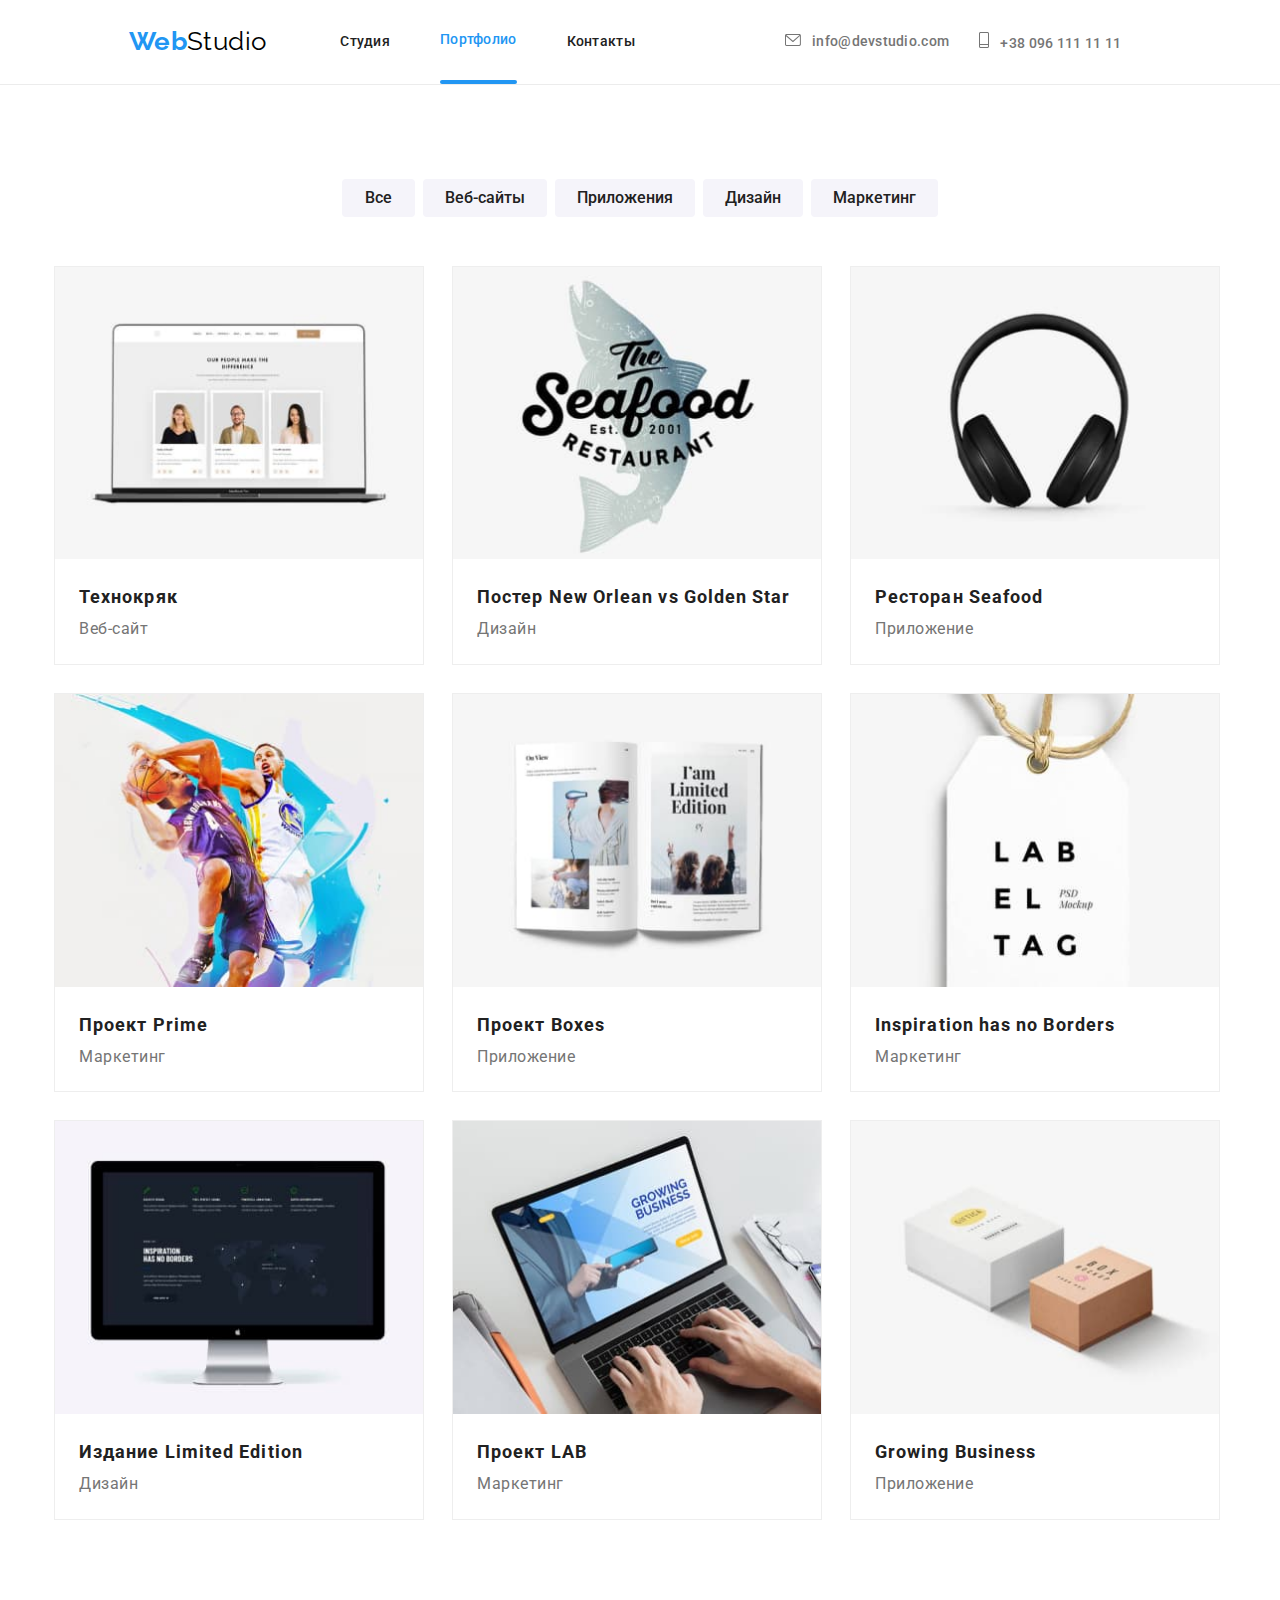
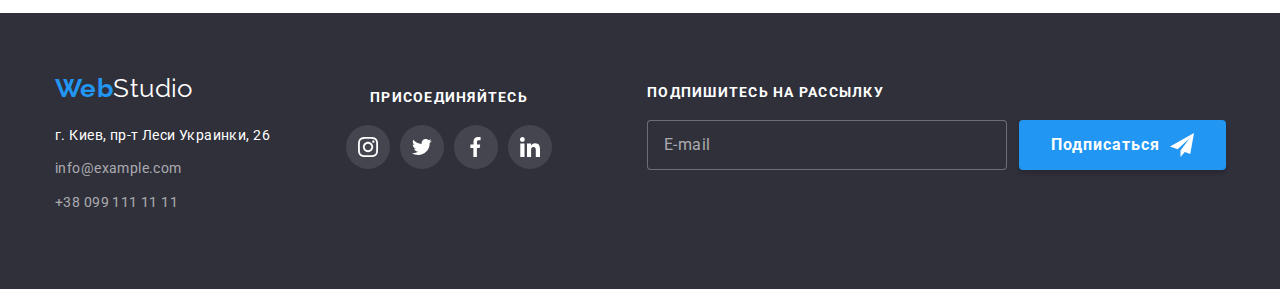
==== commit 16be0934: "add adaptive photo" ====
--- a/portfolio.html
+++ b/portfolio.html
@@ -95,8 +95,15 @@
                     <li class="cards-galery">
                         <article class="card-galery-body">
                             <div class="wrepper-tumb">
-                                <a href="" class="port-link"> <img src="./images/portfolio/img.png" alt="Технокряк"
-                                        width="370" class="card-img"></a>
+                                <a href="" class="port-link">
+                                    <picture>
+                                        <source
+                                            srcset="./images/portfolio/technokryak-370.jpg 1x, ./images/portfolio/technokryak-370@2x.jpg 2x" />
+                                        <img src="./images/portfolio/technokryak-370.jpg" class="card-img"
+                                            alt="Технокряк" width="370" class="photo" width="370">
+                                    </picture>
+
+                                </a>
                                 <div class="card-galery-thumb">
                                     <p>Ресурс предлагает комплексные предложения с разным уровнем функционала и
                                         сервисов.
@@ -115,8 +122,14 @@
                     <li class="cards-galery">
                         <article class="card-galery-body">
                             <div class="wrepper-tumb">
-                                <a href="" class="port-link"> <img src="./images/portfolio/img2.png"
-                                        alt="Ресторан Seafood" width="370" class="card-img"> </a>
+                                <a href="" class="port-link">
+                                    <picture>
+                                        <source
+                                            srcset="./images/portfolio/seafood-370.jpg 1x, ./images/portfolio/seafood-370@2x.jpg 2x" />
+                                        <img src="./images/portfolio/seafood-370.jpg" class="card-img"
+                                            alt=" Seafood ресторан" width="370">
+                                    </picture>
+                                </a>
                                 <div class="card-galery-thumb">
                                     <p>Ресурс предлагает комплексные предложения с разным уровнем функционала и
                                         сервисов.
@@ -135,8 +148,14 @@
                     <li class="cards-galery">
                         <article class="card-galery-body">
                             <div class="wrepper-tumb">
-                                <a href="" class="port-link"> <img src="./images/portfolio/img3.png"
-                                        alt="Ресторан Seafood" width="370" class="card-img"> </a>
+                                <a href="" class="port-link">
+                                    <picture>
+                                        <source
+                                            srcset="./images/portfolio/prime-370.jpg 1x, ./images/portfolio/prime-370@2x.jpg 2x" />
+                                        <img src="./images/portfolio/prime-370.jpg" class="card-img" alt=" Навушники"
+                                            width="370">
+                                    </picture>
+                                </a>
                                 <div class="card-galery-thumb">
                                     <p>Ресурс предлагает комплексные предложения с разным уровнем функционала и
                                         сервисов.
@@ -156,8 +175,14 @@
                     <li class="cards-galery">
                         <article class="card-galery-body">
                             <div class="wrepper-tumb">
-                                <a href="" class="port-link"> <img src="./images/portfolio/prime.png" alt="Наушники"
-                                        width="370" class="card-img"> </a>
+                                <a href="" class="port-link">
+                                    <picture>
+                                        <source
+                                            srcset="./images/portfolio/poster-new-orlean-370.jpg 1x, ./images/portfolio/poster-new-orlean-370@2x.jpg 2x" />
+                                        <img src="./images/portfolio/poster-new-orlean-370.jpg" class="card-img"
+                                            alt=" Навушники" width="370">
+                                    </picture>
+                                </a>
                                 <div class="card-galery-thumb">
                                     <p>Ресурс предлагает комплексные предложения с разным уровнем функционала и
                                         сервисов.
@@ -175,8 +200,14 @@
                     <li class="cards-galery box-shadow">
                         <article class="card-galery-body">
                             <div class="wrepper-tumb">
-                                <a href="" class="port-link"> <img src="./images/portfolio/boxes.png"
-                                        alt="Inspiration has no Borders" width="370" class="card-img"> </a>
+                                <a href="" class="port-link">
+                                    <picture>
+                                        <source
+                                            srcset="./images/portfolio/limited-edition-370.jpg 1x, ./images/portfolio/limited-edition-370@2x.jpg 2x" />
+                                        <img src="./images/portfolio/limited-edition-370.jpg" class="card-img"
+                                            alt=" Навушники" width="370">
+                                    </picture>
+                                </a>
                                 <div class="card-galery-thumb">
                                     <p>Ресурс предлагает комплексные предложения с разным уровнем функционала и
                                         сервисов.
@@ -194,8 +225,14 @@
                     <li class="cards-galery">
                         <article class="card-galery-body">
                             <div class="wrepper-tumb">
-                                <a href="" class="port-link"> <img src="./images/portfolio/inspiration.png"
-                                        alt="Издание Limited Edition" width="370" class="card-img"> </a>
+                                <a href="" class="port-link">
+                                    <picture>
+                                        <source
+                                            srcset="./images/portfolio/lab-370.jpg 1x, ./images/portfolio/lab-370@2x.jpg 2x" />
+                                        <img src="./images/portfolio/lab-370.jpg" class="card-img" alt=" бирка"
+                                            width="370">
+                                    </picture>
+                                </a>
                                 <div class="card-galery-thumb">
                                     <p>Ресурс предлагает комплексные предложения с разным уровнем функционала и
                                         сервисов.
@@ -214,8 +251,14 @@
                     <li class="cards-galery">
                         <article class="card-galery-body">
                             <div class="wrepper-tumb">
-                                <a href="" class="port-link"> <img src="./images/portfolio/editon.png"
-                                        alt="лимитированая версия" width="370" class="card-img"> </a>
+                                <a href="" class="port-link">
+                                    <picture>
+                                        <source
+                                            srcset="./images/portfolio/inspiration-370.jpg 1x, ./images/portfolio/inspiration-370@2x.jpg 2x" />
+                                        <img src="./images/portfolio/inspiration-370.jpg" class="card-img" alt=" екран "
+                                            width="370">
+                                    </picture>
+                                </a>
                                 <div class="card-galery-thumb">
                                     <p>Ресурс предлагает комплексные предложения с разным уровнем функционала и
                                         сервисов.
@@ -233,8 +276,14 @@
                     <li class="cards-galery">
                         <article class="card-galery-body">
                             <div class="wrepper-tumb">
-                                <a href="" class="port-link"> <img src="./images/portfolio/lab.png" alt="бирка LAB"
-                                        width="370" class="card-img"> </a>
+                                <a href="" class="port-link">
+                                    <picture>
+                                        <source
+                                            srcset="./images/portfolio/growing-business-370.jpg 1x, ./images/portfolio/growing-business-370@2x.jpg 2x" />
+                                        <img src="./images/portfolio/growing-business-370.jpg" class="card-img"
+                                            alt="ноутбук  " width="370">
+                                    </picture>
+                                </a>
                                 <div class="card-galery-thumb">
                                     <p>Ресурс предлагает комплексные предложения с разным уровнем функционала и
                                         сервисов.
@@ -253,8 +302,14 @@
 
                         <article class="card-galery-body">
                             <div class="wrepper-tumb">
-                                <a href="" class="port-link"> <img src="./images/portfolio/growing.png" alt=" ноутбук"
-                                        width="370" class="card-img"> </a>
+                                <a href="" class="port-link">
+                                    <picture>
+                                        <source
+                                            srcset="./images/portfolio/boxes-370.jpg 1x, ./images/portfolio/boxes-370@2x.jpg 2x" />
+                                        <img src="./images/portfolio/boxes-370.jpg" class="card-img" alt="ноутбук  "
+                                            width="370">
+                                    </picture>
+                                </a>
                                 <div class="card-galery-thumb">
                                     <p>Ресурс предлагает комплексные предложения с разным уровнем функционала и
                                         сервисов.
--- a/css/main.min.css
+++ b/css/main.min.css
@@ -1 +1 @@
-/*! modern-normalize v1.1.0 | MIT License | https://github.com/sindresorhus/modern-normalize */*,::after,::before{-webkit-box-sizing:border-box;box-sizing:border-box}html{-moz-tab-size:4;-o-tab-size:4;tab-size:4}html{line-height:1.15;-webkit-text-size-adjust:100%}body{margin:0}body{font-family:system-ui,-apple-system,"Segoe UI",Roboto,Helvetica,Arial,sans-serif,"Apple Color Emoji","Segoe UI Emoji"}hr{height:0;color:inherit}abbr[title]{-webkit-text-decoration:underline dotted;text-decoration:underline dotted}b,strong{font-weight:bolder}code,kbd,pre,samp{font-family:ui-monospace,SFMono-Regular,Consolas,"Liberation Mono",Menlo,monospace;font-size:1em}small{font-size:80%}sub,sup{font-size:75%;line-height:0;position:relative;vertical-align:baseline}sub{bottom:-0.25em}sup{top:-0.5em}table{text-indent:0;border-color:inherit}button,input,optgroup,select,textarea{font-family:inherit;font-size:100%;line-height:1.15;margin:0}button,select{text-transform:none}[type=button],[type=reset],[type=submit],button{-webkit-appearance:button}::-moz-focus-inner{border-style:none;padding:0}:-moz-focusring{outline:1px dotted ButtonText}:-moz-ui-invalid{box-shadow:none}legend{padding:0}progress{vertical-align:baseline}::-webkit-inner-spin-button,::-webkit-outer-spin-button{height:auto}[type=search]{-webkit-appearance:textfield;outline-offset:-2px}::-webkit-search-decoration{-webkit-appearance:none}::-webkit-file-upload-button{-webkit-appearance:button;font:inherit}summary{display:list-item}body{color:#757575;font-family:"Roboto",Helvetica;font-size:14px;letter-spacing:.03em;margin:0}a{text-decoration:none;outline:none}h1,h2,h4,h5{margin-top:0;margin-bottom:0}p{margin-bottom:0;margin-top:0}ul{padding:0;margin:0;margin-top:0;margin-bottom:0;list-style:none}img{display:block;max-width:100%;height:auto}.container{max-width:480px;margin-left:auto;margin-right:auto;padding-left:15px;padding-right:15px}@media screen and (min-width: 768px){.container{max-width:768px}}@media screen and (min-width: 1200px){.container{max-width:1200px}}.hidden{position:absolute;width:1px;height:1px;margin:-1px;border:0;padding:0;white-space:nowrap;-webkit-clip-path:inset(100%);clip-path:inset(100%);clip:rect(0 0 0 0);overflow:hidden}.backdown__bottom{background:#f5f4fa;padding-bottom:60px}@media screen and (min-width: 1200px){.backdown__bottom{padding-bottom:94px}}.backdown__top{padding-top:60px}@media screen and (min-width: 1200px){.backdown__top{padding-top:94px}}.header{border-bottom:1px solid #ececec}.logo{display:block;display:-webkit-box;display:-ms-flexbox;display:flex;font-weight:400;font-size:26px;line-height:31px}@media screen and (min-width: 768px){.auth-naw{-webkit-box-pack:start;-ms-flex-pack:start;justify-content:start}}.auth-naw__link{color:#757575}.studio{color:#fff}.auth-naw__svg{fill:currentColor}@media screen and (min-width: 768px){.auth-naw__svg{margin-right:8px}}.link{display:block;margin-top:0px;margin-bottom:0px;font-weight:500;line-height:1.14;letter-spacing:.02em;-webkit-transition:color 250ms cubic-bezier(0.4, 0, 0.2, 1);transition:color 250ms cubic-bezier(0.4, 0, 0.2, 1)}.link:hover,.link:focus{color:#2196f3}.auth-naw__link{text-decoration:none;outline:none}.logo{-webkit-box-align:center;-ms-flex-align:center;align-items:center;color:#fff;font-family:"Raleway",sans-serif;color:#000}@media screen and (min-width: 1200px){.logo{margin-right:92px}}.logo-web{color:#2196f3;font-weight:700}@media screen and (min-width: 768px){.navigation{display:-webkit-box;display:-ms-flexbox;display:flex;-webkit-box-align:center;-ms-flex-align:center;align-items:center}}@media screen and (min-width: 768px){.site-naw{display:-webkit-box;display:-ms-flexbox;display:flex;-webkit-box-align:center;-ms-flex-align:center;align-items:center;color:#212121;padding-left:0}}@media screen and (min-width: 1200px){.site-naw{margin-right:150px}}@media screen and (min-width: 768px){.site-naw__item{margin-right:50px;position:relative}.site-naw__item:last-child{margin-right:0}}.site-naw_link{color:currentColor}@media screen and (min-width: 768px){.site-naw_link{padding-top:32px;padding-bottom:32px}}.main-naw{display:-webkit-box;display:-ms-flexbox;display:flex;-webkit-box-align:center;-ms-flex-align:center;align-items:center}@media screen and (max-width: 767px){.main-naw{-webkit-box-pack:justify;-ms-flex-pack:justify;justify-content:space-between}}@media screen and (min-width: 768px){.main-naw{-ms-flex-pack:distribute;justify-content:space-around}}@media screen and (min-width: 768px){.auth-naw__item{margin-bottom:10px}.auth-naw__item:last-child{margin-bottom:0}}@media screen and (max-width: 767px){.auth-naw__item{margin-bottom:10px}}@media screen and (min-width: 1200px){.auth-naw__item{margin-right:30px;margin-bottom:0}}.icon-company{display:none}@media screen and (min-width: 768px){.icon-company{display:inline-block}}.current{color:#2196f3}@media screen and (min-width: 768px){.current::after{content:" ";display:block;border-radius:4px;width:100%;height:4px;color:#2196f3;background-color:#2196f3}}.burger__menu{z-index:5}@media screen and (max-width: 767px){.burger__menu.is-open{opacity:1;pointer-events:fill}}@media screen and (max-width: 767px){.burger__menu{display:-webkit-box;display:-ms-flexbox;display:flex;-webkit-box-orient:vertical;-webkit-box-direction:normal;-ms-flex-flow:column;flex-flow:column;-webkit-box-pack:justify;-ms-flex-pack:justify;justify-content:space-between;opacity:0;pointer-events:none;top:0;bottom:0;left:0;right:0;padding:40px;position:absolute;background-color:#fff;-webkit-transition:opacity 250ms linear,background-color 250ms linear;transition:opacity 250ms linear,background-color 250ms linear}}@media screen and (min-width: 768px){.burger__menu{display:-webkit-box;display:-ms-flexbox;display:flex;-webkit-box-align:center;-ms-flex-align:center;align-items:center;padding-left:0}}.burger__menu_button{z-index:10}@media screen and (min-width: 768px){.burger__menu_button{display:none}}@media screen and (max-width: 767px){.burger__menu_button{display:-webkit-inline-box;display:-ms-inline-flexbox;display:inline-flex;display:inline-block;fill:#212121;width:40px;height:40px;padding:0;margin:0;margin-right:15px;max-width:40px;max-height:40px;border:none;background-color:rgba(0,0,0,0);-webkit-transition:fill 300ms cubic-bezier(0.4, 0, 0.2, 1);transition:fill 300ms cubic-bezier(0.4, 0, 0.2, 1)}.burger__menu_button:hover{fill:#2196f3}.burger__menu_button .burger__menu__icon--menu{opacity:0}.burger__menu_button.is-open .burger__menu__icon--menu{opacity:1}.burger__menu_button.is-open .burger__menu__icon--close{opacity:0}}.site-naw{color:#212121;font-weight:500}@media screen and (max-width: 767px){.site-naw{font-size:40px;line-height:1.175;letter-spacing:.02em}}@media screen and (max-width: 767px){.site-naw__item{margin-bottom:35px}.site-naw__item:last-child{margin-bottom:0}}.auth-naw{letter-spacing:.02em}@media screen and (max-width: 767px){.auth-naw{display:-webkit-box;display:-ms-flexbox;display:flex;-webkit-box-orient:vertical;-webkit-box-direction:reverse;-ms-flex-direction:column-reverse;flex-direction:column-reverse;font-weight:500;font-size:34px;line-height:40px}}@media screen and (min-width: 1200px){.auth-naw{display:-webkit-box;display:-ms-flexbox;display:flex;-webkit-box-align:center;-ms-flex-align:center;align-items:center}}@media screen and (max-width: 767px){.auth-naw__link--tell{color:#2196f3}}.auth-naw__link--size{color:#757575;letter-spacing:.02em}@media screen and (max-width: 767px){.auth-naw__link--size{font-weight:500;font-size:24px;line-height:28px}}@media screen and (max-width: 767px){.socia__list{display:-webkit-box;display:-ms-flexbox;display:flex;-webkit-box-pack:start;-ms-flex-pack:start;justify-content:flex-start;font-weight:500;font-size:18px;line-height:1.2222;letter-spacing:.02em}}@media screen and (min-width: 768px){.socia__list{display:none}}@media screen and (max-width: 767px){.social__item{border-right:1px solid rgba(33,33,33,.2);padding-right:10px;padding-left:10px;color:#2196f3}.social__item:last-child{padding-right:0;border:none}.social__item:first-child{padding-left:0}}.section-hero{background-color:#2f303a;background-image:-webkit-gradient(linear, left top, right top, from(rgba(47, 48, 58, 0.4)), to(rgba(47, 48, 58, 0.4))),url(../images/mobile/mobile-hero-img/hero-mobile.jpg);background-image:linear-gradient(to right, rgba(47, 48, 58, 0.4), rgba(47, 48, 58, 0.4)),url(../images/mobile/mobile-hero-img/hero-mobile.jpg);background-repeat:no-repeat;background-position:center;margin-right:auto;margin-left:auto;padding-top:120px;padding-bottom:120px}@media screen and (min-width: 768px){.section-hero{background-image:-webkit-gradient(linear, left top, right top, from(rgba(47, 48, 58, 0.4)), to(rgba(47, 48, 58, 0.4))),url(../images/tablet/hero/hero-tablet.jpg);background-image:linear-gradient(to right, rgba(47, 48, 58, 0.4), rgba(47, 48, 58, 0.4)),url(../images/tablet/hero/hero-tablet.jpg);padding-top:120px;padding-bottom:120px}}@media screen and (min-width: 1200px){.section-hero{background-image:-webkit-gradient(linear, left top, right top, from(rgba(47, 48, 58, 0.4)), to(rgba(47, 48, 58, 0.4))),url(../images/hero-bg.jpg);background-image:linear-gradient(to right, rgba(47, 48, 58, 0.4), rgba(47, 48, 58, 0.4)),url(../images/hero-bg.jpg);padding-top:200px;padding-bottom:200px}}.section-hero__title{margin-top:0px;margin-bottom:30px;color:#fff;text-align:center;font-weight:900;font-size:26px;line-height:1.6153;letter-spacing:.06em}@media screen and (min-width: 1200px){.section-hero__title{font-size:44px;line-height:1.3}}.button{font-family:"Roboto";background-color:#2196f3;color:#fff;border:none;font-weight:700;min-width:200px;min-height:50px;font-size:16px;line-height:1.8;letter-spacing:.06em;padding:10px 32px;margin-right:auto;margin-left:auto;-webkit-box-shadow:0px 4px 4px rgba(0,0,0,.15);box-shadow:0px 4px 4px rgba(0,0,0,.15);border-radius:4px;display:block;background-color:#2196f3;-webkit-transition:background-color 250ms cubic-bezier(0.4, 0, 0.2, 1);transition:background-color 250ms cubic-bezier(0.4, 0, 0.2, 1)}.button:hover,.button:focus{background-color:#188ce8}.backdrop{position:fixed;display:inline-block;top:0;left:0;bottom:0;right:0;background-color:rgba(0,0,0,.2);z-index:10;-webkit-transition:opacity 250ms cubic-bezier(0.4, 0, 0.2, 1);transition:opacity 250ms cubic-bezier(0.4, 0, 0.2, 1)}.is-hidden{opacity:0;pointer-events:none}.modal{position:absolute;padding:0;top:50%;left:50%;padding-top:40px;padding-left:40px;padding-bottom:40px;padding-right:40px;width:450px;-webkit-transform:translate(-50%, -50%);transform:translate(-50%, -50%);background-color:#fff;border-radius:4px;-webkit-transition:background-color 250ms cubic-bezier(0.4, 0, 0.2, 1);transition:background-color 250ms cubic-bezier(0.4, 0, 0.2, 1);z-index:20}@media screen and (min-width: 1200px){.modal{min-width:530px;min-height:580px}}.btn-modal{position:absolute;top:8px;right:8px;display:-webkit-box;display:-ms-flexbox;display:flex;-webkit-box-pack:center;-ms-flex-pack:center;justify-content:center;-webkit-box-align:center;-ms-flex-align:center;align-items:center;width:30px;height:30px;padding:0;background:#fff;border-radius:50%;border:1px solid rgba(0,0,0,.1)}.btn-modal__close{display:block;width:11px;height:11px;fill:#000;-webkit-transition:fill 250ms cubic-bezier(0.4, 0, 0.2, 1);transition:fill 250ms cubic-bezier(0.4, 0, 0.2, 1)}.btn-modal__close:hover{fill:#2196f3}.modal-title{font-weight:700;font-size:20px;line-height:1.5;text-align:center;letter-spacing:.03em;color:#212121;margin-top:0;margin-bottom:12px}@media screen and (min-width: 1200px){.modal-title{font-size:20px;line-height:1.15}}.form-field{position:relative;display:-webkit-box;display:-ms-flexbox;display:flex;-webkit-box-orient:vertical;-webkit-box-direction:normal;-ms-flex-direction:column;flex-direction:column}.form-field__title{display:inline-block;margin-bottom:4px}.label{margin-bottom:10px}textarea{font-family:"Roboto";font-style:normal;font-weight:400;font-size:14px;line-height:1.71428;letter-spacing:.03em}.form-field__icon{position:absolute;bottom:46%;left:14px;display:block;fill:#000;width:18px;height:18px;-webkit-transform:translate(0, 60%);transform:translate(0, 60%);-webkit-transition:fill 250ms cubic-bezier(0.4, 0, 0.2, 1);transition:fill 250ms cubic-bezier(0.4, 0, 0.2, 1)}.form-field__svg{width:18px;height:18px}.form-field__text{border:1px solid rgba(33,33,33,.2);border-radius:4px;padding:0;padding-left:42px;width:100%;min-height:40px;-webkit-transition:border 250ms cubic-bezier(0.4, 0, 0.2, 1),fill 250ms cubic-bezier(0.4, 0, 0.2, 1);transition:border 250ms cubic-bezier(0.4, 0, 0.2, 1),fill 250ms cubic-bezier(0.4, 0, 0.2, 1)}.form-field__text:focus{border:1px solid #2196f3;border-radius:4px;outline:none}.form-field__text:focus+.form-field__icon{fill:#2196f3}.form-field textarea{display:block;resize:none;border:1px solid rgba(33,33,33,.2);border-radius:4px;padding-left:16px;padding-top:12px;max-width:488px;max-height:120px;outline:none;-webkit-transition:border 250ms cubic-bezier(0.4, 0, 0.2, 1);transition:border 250ms cubic-bezier(0.4, 0, 0.2, 1)}.textarea:focus{border:1px solid #2196f3}.textarea-margin{margin-bottom:20px}.checkbox>input[type=checkbox]{margin-right:5px}.checkbox a{font-style:normal;margin-left:2px;-webkit-text-decoration-line:underline;text-decoration-line:underline;color:#2196f3}.checkbox__input:checked+.checkbox__span{-webkit-box-sizing:border-box;box-sizing:border-box;background-image:url(../images/icon.svg/sprite.svg/check-white.svg);background-repeat:no-repeat;background-size:contain;background-position:top 1px left 0;background-color:#2196f3;border:#2196f3;border:1px solid #2196f3;border-radius:2px;margin-right:7px}.checkbox__span{display:inline-block;border:2px solid #212121;border-radius:1px;width:16px;height:15px;margin-right:7px}input[type=checkbox]{position:absolute;width:1px;height:1px;margin:-1px;border:0;padding:0;white-space:nowrap;-webkit-clip-path:inset(100%);clip-path:inset(100%);clip:rect(0 0 0 0);overflow:hidden}.checkbox__label{display:-webkit-box;display:-ms-flexbox;display:flex;-webkit-box-pack:center;-ms-flex-pack:center;justify-content:center;margin-bottom:30px;font-size:12px;line-height:1.16}@media screen and (min-width: 1200px){.checkbox__label{font-size:14px;line-height:1.71}}.cheacked{width:16px;height:15px}.checked-icon{-moz-appearance:none;appearance:none;-webkit-appearance:none}.section-title{color:#212121;font-weight:700;font-size:36px;line-height:1.2;text-align:center;margin-bottom:50px}.title{color:#212121;font-weight:700;font-size:14px;line-height:1.7;margin-top:30px;margin-bottom:10px}.trait-text{font-size:14px;line-height:1.7;letter-spacing:.03em}.features{padding-top:0;padding-bottom:0;text-align:center}.trait__thumb{display:-webkit-box;display:-ms-flexbox;display:flex;-webkit-box-align:center;-ms-flex-align:center;align-items:center;-webkit-box-pack:center;-ms-flex-pack:center;justify-content:center;max-width:450px;height:120px;background-color:#f5f4fa;border-radius:4px}.trait__title{text-align:center}@media screen and (min-width: 768px){.trait__title{text-align:start}}.section-style{background:#fff;padding-bottom:94px}.what-we-do{display:-webkit-box;display:-ms-flexbox;display:flex}@media screen and (max-width: 1199px){.what-we-do--section{display:none}}.item-tumb{position:relative}.item-text{position:absolute;display:-webkit-box;display:-ms-flexbox;display:flex;-ms-flex-line-pack:center;align-content:center;-webkit-box-pack:center;-ms-flex-pack:center;justify-content:center;-webkit-box-align:center;-ms-flex-align:center;align-items:center;bottom:0;width:100%;height:70px;color:#fff;background-color:rgba(47,48,58,.8);font-weight:700;font-size:14px;line-height:1.2;letter-spacing:.03em;text-transform:uppercase}@media screen and (max-width: 767px){.trait__item{max-width:450px;margin-bottom:30px}}@media screen and (min-width: 768px){.trait__item{width:calc((100% - 60px)/2);max-width:450px;margin:15px}}@media screen and (min-width: 1200px){.trait__item{width:370px;margin:0;margin-right:30px}.trait__item:last-child{margin-right:0}}@media screen and (min-width: 768px){.trait{display:-webkit-box;display:-ms-flexbox;display:flex}}@media screen and (max-width: 1199px){.trait{-ms-flex-wrap:wrap;flex-wrap:wrap}}.photo{width:100%;margin-bottom:0}.title-team{font-weight:500;font-size:16px;line-height:1.2;color:#212121;text-align:center;margin-top:0;margin-bottom:10px}.text-team{font-size:16px;line-height:1.2;letter-spacing:.03em;text-align:center;margin-top:0;padding-bottom:15px}.section-style{background:#fff;padding-bottom:94px}.padding-none{padding-top:94px}@media screen and (max-width: 1199px){.padding-none{padding-bottom:0}}.cart-bottom{padding-top:30px;padding-bottom:30px}@media screen and (min-width: 768px){.team__cart{display:-webkit-box;display:-ms-flexbox;display:flex;-ms-flex-wrap:wrap;flex-wrap:wrap}}@media screen and (min-width: 1200px){.team__cart{-ms-flex-wrap:nowrap;flex-wrap:nowrap}}.cart{background:#fff;overflow:hidden;-webkit-box-shadow:0px 1px 3px rgba(0,0,0,.12),0px 1px 1px rgba(0,0,0,.14),0px 2px 1px rgba(0,0,0,.2);box-shadow:0px 1px 3px rgba(0,0,0,.12),0px 1px 1px rgba(0,0,0,.14),0px 2px 1px rgba(0,0,0,.2);border-radius:0px 0px 4px 4px}@media screen and (min-width: 768px){.cart{width:calc((100% - 60px)/2)}}@media screen and (max-width: 1199px){.cart{margin:15px}}@media screen and (min-width: 1200px){.cart{margin-right:30px}}.cart:nth-child(4n){margin-right:0}.text-box{text-align:center;min-width:150px;padding-top:30px;padding-bottom:30px;padding-right:60px;padding-left:60px}.list-team{display:-webkit-box;display:-ms-flexbox;display:flex;-webkit-box-pack:center;-ms-flex-pack:center;justify-content:center;margin-left:32px;margin-right:32px}.item-team{display:-webkit-box;display:-ms-flexbox;display:flex;-webkit-box-align:center;-ms-flex-align:center;align-items:center;text-align:center;-webkit-box-pack:center;-ms-flex-pack:center;justify-content:center;min-height:44px;min-width:44px;fill:currentColor;border-radius:50%}.item-team:not(:last-child){margin-right:10px;text-align:center}.link-team{-webkit-box-sizing:border-box;box-sizing:border-box;height:100%;width:100%;fill:#afb1b8;border-radius:50%;display:-webkit-box;display:-ms-flexbox;display:flex;-webkit-box-align:center;-ms-flex-align:center;align-items:center;-webkit-box-pack:center;-ms-flex-pack:center;justify-content:center;-webkit-transition:background-color 250ms cubic-bezier(0.4, 0, 0.2, 1),fill 250ms cubic-bezier(0.4, 0, 0.2, 1);transition:background-color 250ms cubic-bezier(0.4, 0, 0.2, 1),fill 250ms cubic-bezier(0.4, 0, 0.2, 1)}.link-team:hover,.link-team:focus{fill:#fff;background-color:#2196f3}.team{background:#f5f4fa;padding-top:94px;padding-bottom:94px}.partner{padding-top:94px}@media screen and (max-width: 1199px){.list-partner{display:-webkit-box;display:-ms-flexbox;display:flex;-ms-flex-wrap:wrap;flex-wrap:wrap;-webkit-box-pack:center;-ms-flex-pack:center;justify-content:center;margin:-15px}}@media screen and (min-width: 768px){.list-partner{display:-webkit-box;display:-ms-flexbox;display:flex}}.item-partner{-webkit-box-pack:center;-ms-flex-pack:center;justify-content:center;margin:15px;width:calc((100% - 120px)/2)}@media screen and (min-width: 768px){.item-partner{width:calc((100% - 270px)/3);margin:15px}}@media screen and (min-width: 1200px){.item-partner{width:175px;height:92px}}.link-partner{width:100%;height:100%;display:-webkit-box;display:-ms-flexbox;display:flex;-webkit-box-align:center;-ms-flex-align:center;align-items:center;-webkit-box-pack:center;-ms-flex-pack:center;justify-content:center;-ms-flex-line-pack:center;align-content:center;padding-top:16px;padding-right:52px;padding-bottom:16px;padding-left:52px;border:1px solid #afb1b8;border-radius:4px;-webkit-transition:all .3s ease 0s;transition:all .3s ease 0s;color:#afb1b8;fill:#afb1b8;-webkit-transition:fill 250ms cubic-bezier(0.4, 0, 0.2, 1),border-color 250ms cubic-bezier(0.4, 0, 0.2, 1);transition:fill 250ms cubic-bezier(0.4, 0, 0.2, 1),border-color 250ms cubic-bezier(0.4, 0, 0.2, 1)}@media screen and (min-width: 768px){.link-partner{padding-top:16px;padding-right:32px;padding-bottom:16px;padding-left:32px}}.link-partner:hover,.link-partner:focus{fill:#2196f3;border-color:#2196f3}.footer{background-color:#2f303a;font-style:normal;padding-top:60px;padding-bottom:60px}@media screen and (min-width: 768px){.tablet__wraper{display:-webkit-box;display:-ms-flexbox;display:flex;-ms-flex-pack:distribute;justify-content:space-around;margin-bottom:60px}}.logo-margin-bottom{-webkit-box-pack:center;-ms-flex-pack:center;justify-content:center;margin-bottom:20px}@media screen and (min-width: 1200px){.logo-margin-bottom{-webkit-box-pack:start;-ms-flex-pack:start;justify-content:start}}.studio{color:#fff}.address{font-size:normal}.list{padding-left:0}a[href="https://goo.gl/maps/727tqZzBJjCVUAbq7"]{color:#fff;font-weight:400;font-style:normal}@media screen and (min-width: 1200px){a[href="https://goo.gl/maps/727tqZzBJjCVUAbq7"]{font-size:14px;line-height:1.7}}.footer-adrs{margin-bottom:10px}.footer-adrs:nth-child(3n){padding-bottom:0%}.footer-link{font-style:normal;font-weight:400;font-size:14px;line-height:1.7;font-style:normal;color:rgba(255,255,255,.6)}.list .footer-adrs:last-child{margin-bottom:0}.list-connect{display:-webkit-box;display:-ms-flexbox;display:flex;-webkit-box-pack:center;-ms-flex-pack:center;justify-content:center}.title-footer{text-align:center;margin-bottom:20px;font-weight:700;font-size:14px;line-height:1.14;letter-spacing:.09em;text-transform:uppercase;color:#fff}.footer-social{margin-top:17px;margin-bottom:60px}.link-connect{display:-webkit-box;display:-ms-flexbox;display:flex;text-align:center;-webkit-box-pack:center;-ms-flex-pack:center;justify-content:center;-webkit-box-align:center;-ms-flex-align:center;align-items:center;-webkit-box-sizing:border-box;box-sizing:border-box;width:44px;height:44px;border-radius:50%;fill:#fff;-webkit-transition:background-color 250ms cubic-bezier(0.4, 0, 0.2, 1),fill 250ms cubic-bezier(0.4, 0, 0.2, 1),-webkit-box-shadow 250ms cubic-bezier(0.4, 0, 0.2, 1);transition:background-color 250ms cubic-bezier(0.4, 0, 0.2, 1),fill 250ms cubic-bezier(0.4, 0, 0.2, 1),-webkit-box-shadow 250ms cubic-bezier(0.4, 0, 0.2, 1);transition:background-color 250ms cubic-bezier(0.4, 0, 0.2, 1),fill 250ms cubic-bezier(0.4, 0, 0.2, 1),box-shadow 250ms cubic-bezier(0.4, 0, 0.2, 1);transition:background-color 250ms cubic-bezier(0.4, 0, 0.2, 1),fill 250ms cubic-bezier(0.4, 0, 0.2, 1),box-shadow 250ms cubic-bezier(0.4, 0, 0.2, 1),-webkit-box-shadow 250ms cubic-bezier(0.4, 0, 0.2, 1)}@media screen and (min-width: 1200px){.link-connect{min-width:100%;min-height:100%}}.link-connect:hover,.link-connect:focus{background-color:#2196f3;fill:#fff;-webkit-box-shadow:0px 4px 4px rgba(0,0,0,.25);box-shadow:0px 4px 4px rgba(0,0,0,.25)}.item-connect{display:-webkit-box;display:-ms-flexbox;display:flex;text-align:center;-webkit-box-pack:center;-ms-flex-pack:center;justify-content:center;-webkit-box-align:center;-ms-flex-align:center;align-items:center;max-width:44px;height:44px;border-radius:50%;background-color:rgba(255,255,255,.1);width:calc((100% - 30px)/4)}@media screen and (min-width: 1200px){.item-connect{min-width:44px;min-height:44px}}.item-connect:not(:last-child){margin-right:10px;text-align:center}.footer-container{padding:0;margin:0;text-align:center;-webkit-box-pack:center;-ms-flex-pack:center;justify-content:center}@media screen and (min-width: 1200px){.footer-container{text-align:start;min-width:231px;margin-right:60px}}@media screen and (min-width: 1200px){.footer-flex{display:-webkit-box;display:-ms-flexbox;display:flex;-webkit-box-pack:start;-ms-flex-pack:start;justify-content:flex-start;-webkit-box-align:baseline;-ms-flex-align:baseline;align-items:baseline}}@media screen and (min-width: 1200px){.sing-in{display:-webkit-box;display:-ms-flexbox;display:flex;-webkit-box-align:center;-ms-flex-align:center;align-items:center;-webkit-box-pack:center;-ms-flex-pack:center;justify-content:center;margin-left:95px;margin-right:auto}}.sing-in__label{display:-webkit-box;display:-ms-flexbox;display:flex;-webkit-box-orient:vertical;-webkit-box-direction:normal;-ms-flex-direction:column;flex-direction:column;margin:0;margin-bottom:20px;color:#fff}@media screen and (min-width: 768px){.sing-in__label{-webkit-box-pack:center;-ms-flex-pack:center;justify-content:center}}@media screen and (min-width: 1200px){.sing-in__label{margin-right:12px}}.sing-in__text{display:inline-block;margin:0;margin-bottom:20px;margin-left:auto;margin-right:auto}.sing-in__input::-webkit-input-placeholder{font-size:16px;line-height:1.25;-webkit-box-align:center;align-items:center;letter-spacing:.03em;color:rgba(255,255,255,.6)}.sing-in__input::-moz-placeholder{font-size:16px;line-height:1.25;align-items:center;letter-spacing:.03em;color:rgba(255,255,255,.6)}.sing-in__input:-ms-input-placeholder{font-size:16px;line-height:1.25;-ms-flex-align:center;align-items:center;letter-spacing:.03em;color:rgba(255,255,255,.6)}.sing-in__input::-ms-input-placeholder{font-size:16px;line-height:1.25;-ms-flex-align:center;align-items:center;letter-spacing:.03em;color:rgba(255,255,255,.6)}.sing-in__input::placeholder{font-size:16px;line-height:1.25;-webkit-box-align:center;-ms-flex-align:center;align-items:center;letter-spacing:.03em;color:rgba(255,255,255,.6)}.sing-in__input{display:block;background-color:#2f303a;color:#fff;border:1px solid rgba(255,255,255,.3);border-radius:4px;width:100%;min-height:50px;padding-left:16px}@media screen and (min-width: 768px){.sing-in__input{width:450px;margin-left:auto;margin-right:auto}}@media screen and (min-width: 1200px){.sing-in__input{width:360px;min-height:50px}}.sing-in__button{display:-webkit-box;display:-ms-flexbox;display:flex;-webkit-box-pack:center;-ms-flex-pack:center;justify-content:center;-webkit-box-align:center;-ms-flex-align:center;align-items:center;text-align:center;text-align:center;fill:#fff;font-style:normal;font-weight:700;font-size:16px;line-height:1.875;letter-spacing:.06em}@media screen and (min-width: 1200px){.sing-in__button{margin-top:16px}}.sing-in__icon{margin-left:10px}.section-portfolio{margin-top:60px;margin-bottom:60px}@media screen and (min-width: 1200px){.section-portfolio{margin-top:94px;margin-bottom:94px}}.port-title{font-weight:700;color:#212121;font-size:18px;line-height:2;letter-spacing:.06em;text-align:inherit;margin-bottom:5px;margin-top:0;margin-bottom:0}.port-text{font-size:16px;line-height:1.8;text-align:inherit;color:#757575;margin-top:0}.title-text-padding{padding-top:20px;padding-bottom:20px;padding-left:24px;padding-right:24px}.port-button{font-family:"Roboto",Helvetica;font-weight:500;font-size:16px;line-height:26px;text-align:center;border-radius:4px;color:#212121;background:#f5f4fa;border:none;min-width:73px;height:38px;padding:6px 22px;border-radius:4px;-webkit-transition:background-color 250ms cubic-bezier(0.4, 0, 0.2, 1),color 250ms cubic-bezier(0.4, 0, 0.2, 1),-webkit-box-shadow 250ms cubic-bezier(0.4, 0, 0.2, 1);transition:background-color 250ms cubic-bezier(0.4, 0, 0.2, 1),color 250ms cubic-bezier(0.4, 0, 0.2, 1),-webkit-box-shadow 250ms cubic-bezier(0.4, 0, 0.2, 1);transition:background-color 250ms cubic-bezier(0.4, 0, 0.2, 1),box-shadow 250ms cubic-bezier(0.4, 0, 0.2, 1),color 250ms cubic-bezier(0.4, 0, 0.2, 1);transition:background-color 250ms cubic-bezier(0.4, 0, 0.2, 1),box-shadow 250ms cubic-bezier(0.4, 0, 0.2, 1),color 250ms cubic-bezier(0.4, 0, 0.2, 1),-webkit-box-shadow 250ms cubic-bezier(0.4, 0, 0.2, 1)}.port-button:hover,.port-button:focus{color:#fff;background-color:#2196f3;-webkit-box-shadow:0px 3px 1px rgba(0,0,0,.1),0px 1px 2px rgba(0,0,0,.08),0px 2px 2px rgba(0,0,0,.12);box-shadow:0px 3px 1px rgba(0,0,0,.1),0px 1px 2px rgba(0,0,0,.08),0px 2px 2px rgba(0,0,0,.12)}.buttons-list{display:-webkit-box;display:-ms-flexbox;display:flex;-webkit-box-pack:center;-ms-flex-pack:center;justify-content:center;margin-bottom:40px}@media screen and (max-width: 767px){.buttons-list{-ms-flex-wrap:wrap;flex-wrap:wrap;-webkit-box-pack:start;-ms-flex-pack:start;justify-content:start}}@media screen and (min-width: 768px){.buttons-list{margin-bottom:50px}}.btn-list{margin-right:8px;-webkit-transition:background-color 250ms cubic-bezier(0.4, 0, 0.2, 1),color 250ms cubic-bezier(0.4, 0, 0.2, 1),-webkit-box-shadow 250ms cubic-bezier(0.4, 0, 0.2, 1);transition:background-color 250ms cubic-bezier(0.4, 0, 0.2, 1),color 250ms cubic-bezier(0.4, 0, 0.2, 1),-webkit-box-shadow 250ms cubic-bezier(0.4, 0, 0.2, 1);transition:background-color 250ms cubic-bezier(0.4, 0, 0.2, 1),box-shadow 250ms cubic-bezier(0.4, 0, 0.2, 1),color 250ms cubic-bezier(0.4, 0, 0.2, 1);transition:background-color 250ms cubic-bezier(0.4, 0, 0.2, 1),box-shadow 250ms cubic-bezier(0.4, 0, 0.2, 1),color 250ms cubic-bezier(0.4, 0, 0.2, 1),-webkit-box-shadow 250ms cubic-bezier(0.4, 0, 0.2, 1)}@media screen and (max-width: 767px){.btn-list:nth-child(-n+3){margin-bottom:15px}}.btn-list:last-child{margin-right:0}.card-galery{padding-left:0;margin:-15px;z-index:5}@media screen and (min-width: 768px){.card-galery{-ms-flex-wrap:wrap;flex-wrap:wrap;display:-webkit-box;display:-ms-flexbox;display:flex}}.card-img{width:100%}.cards-galery{display:block;border:1px solid #eee;margin:14px;-webkit-transition:-webkit-box-shadow 250ms cubic-bezier(0.4, 0, 0.2, 1);transition:-webkit-box-shadow 250ms cubic-bezier(0.4, 0, 0.2, 1);transition:box-shadow 250ms cubic-bezier(0.4, 0, 0.2, 1);transition:box-shadow 250ms cubic-bezier(0.4, 0, 0.2, 1), -webkit-box-shadow 250ms cubic-bezier(0.4, 0, 0.2, 1)}@media screen and (min-width: 768px){.cards-galery{width:calc((100% - 60px)/2)}}@media screen and (min-width: 1200px){.cards-galery{width:calc((100% - 90px)/3)}}.cards-galery:hover{-webkit-box-shadow:0px 1px 1px rgba(0,0,0,.12),0px 4px 4px rgba(0,0,0,.06),1px 4px 6px rgba(0,0,0,.16);box-shadow:0px 1px 1px rgba(0,0,0,.12),0px 4px 4px rgba(0,0,0,.06),1px 4px 6px rgba(0,0,0,.16)}.card-galery-body{font-size:18px;line-height:1.5555;letter-spacing:.03em;color:#fff}.card-galery-body:hover{-webkit-transition:background-color 250ms cubic-bezier(0.4, 0, 0.2, 1),-webkit-box-shadow 250ms cubic-bezier(0.4, 0, 0.2, 1);transition:background-color 250ms cubic-bezier(0.4, 0, 0.2, 1),-webkit-box-shadow 250ms cubic-bezier(0.4, 0, 0.2, 1);transition:background-color 250ms cubic-bezier(0.4, 0, 0.2, 1),box-shadow 250ms cubic-bezier(0.4, 0, 0.2, 1);transition:background-color 250ms cubic-bezier(0.4, 0, 0.2, 1),box-shadow 250ms cubic-bezier(0.4, 0, 0.2, 1),-webkit-box-shadow 250ms cubic-bezier(0.4, 0, 0.2, 1)}.card-galery-body:hover .card-galery-thumb{-webkit-transform:translateY(0);transform:translateY(0)}.card-galery-body:hover .wrepper-tumb::before{-webkit-transform:translateY(0);transform:translateY(0)}.wrepper-tumb{position:relative;overflow:hidden}.wrepper-tumb::before{display:inline-block;content:"";position:absolute;top:0;left:0;width:100%;height:100%;background-color:rgba(33,150,243,.9);-webkit-transform:translateY(101%);transform:translateY(101%);-webkit-transition:-webkit-transform 250ms cubic-bezier(0.4, 0, 0.2, 1);transition:-webkit-transform 250ms cubic-bezier(0.4, 0, 0.2, 1);transition:transform 250ms cubic-bezier(0.4, 0, 0.2, 1);transition:transform 250ms cubic-bezier(0.4, 0, 0.2, 1), -webkit-transform 250ms cubic-bezier(0.4, 0, 0.2, 1)}.card-galery-thumb{bottom:0;position:absolute;top:25%;left:10%;-webkit-transform:translateY(101%);transform:translateY(101%);-webkit-transition:-webkit-transform 250ms cubic-bezier(0.4, 0, 0.2, 1);transition:-webkit-transform 250ms cubic-bezier(0.4, 0, 0.2, 1);transition:transform 250ms cubic-bezier(0.4, 0, 0.2, 1);transition:transform 250ms cubic-bezier(0.4, 0, 0.2, 1), -webkit-transform 250ms cubic-bezier(0.4, 0, 0.2, 1)}/*# sourceMappingURL=main.min.css.map */+/*! modern-normalize v1.1.0 | MIT License | https://github.com/sindresorhus/modern-normalize */*,::after,::before{-webkit-box-sizing:border-box;box-sizing:border-box}html{-moz-tab-size:4;-o-tab-size:4;tab-size:4}html{line-height:1.15;-webkit-text-size-adjust:100%}body{margin:0}body{font-family:system-ui,-apple-system,"Segoe UI",Roboto,Helvetica,Arial,sans-serif,"Apple Color Emoji","Segoe UI Emoji"}hr{height:0;color:inherit}abbr[title]{-webkit-text-decoration:underline dotted;text-decoration:underline dotted}b,strong{font-weight:bolder}code,kbd,pre,samp{font-family:ui-monospace,SFMono-Regular,Consolas,"Liberation Mono",Menlo,monospace;font-size:1em}small{font-size:80%}sub,sup{font-size:75%;line-height:0;position:relative;vertical-align:baseline}sub{bottom:-0.25em}sup{top:-0.5em}table{text-indent:0;border-color:inherit}button,input,optgroup,select,textarea{font-family:inherit;font-size:100%;line-height:1.15;margin:0}button,select{text-transform:none}[type=button],[type=reset],[type=submit],button{-webkit-appearance:button}::-moz-focus-inner{border-style:none;padding:0}:-moz-focusring{outline:1px dotted ButtonText}:-moz-ui-invalid{box-shadow:none}legend{padding:0}progress{vertical-align:baseline}::-webkit-inner-spin-button,::-webkit-outer-spin-button{height:auto}[type=search]{-webkit-appearance:textfield;outline-offset:-2px}::-webkit-search-decoration{-webkit-appearance:none}::-webkit-file-upload-button{-webkit-appearance:button;font:inherit}summary{display:list-item}body{color:#757575;font-family:"Roboto",Helvetica;font-size:14px;letter-spacing:.03em;margin:0}a{text-decoration:none;outline:none}h1,h2,h4,h5{margin-top:0;margin-bottom:0}p{margin-bottom:0;margin-top:0}ul{padding:0;margin:0;margin-top:0;margin-bottom:0;list-style:none}img{display:block;max-width:100%;height:auto}.container{max-width:480px;margin-left:auto;margin-right:auto;padding-left:15px;padding-right:15px}@media screen and (min-width: 768px){.container{max-width:768px}}@media screen and (min-width: 1200px){.container{max-width:1200px}}.hidden{position:absolute;width:1px;height:1px;margin:-1px;border:0;padding:0;white-space:nowrap;-webkit-clip-path:inset(100%);clip-path:inset(100%);clip:rect(0 0 0 0);overflow:hidden}.backdown__bottom{background:#f5f4fa;padding-bottom:60px}@media screen and (min-width: 1200px){.backdown__bottom{padding-bottom:94px}}.backdown__top{padding-top:60px}@media screen and (min-width: 1200px){.backdown__top{padding-top:94px}}.header{border-bottom:1px solid #ececec}.logo{display:block;display:-webkit-box;display:-ms-flexbox;display:flex;font-weight:400;font-size:26px;line-height:31px}@media screen and (min-width: 768px){.auth-naw{-webkit-box-pack:start;-ms-flex-pack:start;justify-content:start}}.auth-naw__link{color:#757575}.studio{color:#fff}.auth-naw__svg{fill:currentColor}@media screen and (min-width: 768px){.auth-naw__svg{margin-right:8px}}.link{display:block;margin-top:0px;margin-bottom:0px;font-weight:500;line-height:1.14;letter-spacing:.02em;-webkit-transition:color 250ms cubic-bezier(0.4, 0, 0.2, 1);transition:color 250ms cubic-bezier(0.4, 0, 0.2, 1)}.link:hover,.link:focus{color:#2196f3}.auth-naw__link{text-decoration:none;outline:none}.logo{-webkit-box-align:center;-ms-flex-align:center;align-items:center;color:#fff;font-family:"Raleway",sans-serif;color:#000}.logo-web{color:#2196f3;font-weight:700}@media screen and (min-width: 768px){.navigation{display:-webkit-box;display:-ms-flexbox;display:flex;-webkit-box-align:center;-ms-flex-align:center;align-items:center}}@media screen and (min-width: 768px){.site-naw{display:-webkit-box;display:-ms-flexbox;display:flex;-webkit-box-align:center;-ms-flex-align:center;align-items:center;color:#212121;padding-left:0}}@media screen and (max-width: 1199px){.site-naw{margin-right:80px}}@media screen and (min-width: 1200px){.site-naw{margin-right:150px}}.site-naw__item{text-align:center}@media screen and (min-width: 768px){.site-naw__item{margin-right:50px;position:relative}.site-naw__item:last-child{margin-right:0}}.site-naw_link{color:currentColor}@media screen and (min-width: 768px){.site-naw_link{padding-top:32px;padding-bottom:32px}}.main-naw{display:-webkit-box;display:-ms-flexbox;display:flex;-webkit-box-align:center;-ms-flex-align:center;align-items:center}@media screen and (max-width: 767px){.main-naw{padding:16px 15px;-webkit-box-pack:justify;-ms-flex-pack:justify;justify-content:space-between}}@media screen and (min-width: 768px){.main-naw{-webkit-box-pack:space-evenly;-ms-flex-pack:space-evenly;justify-content:space-evenly}}@media screen and (min-width: 768px){.auth-naw__item{margin-bottom:10px}.auth-naw__item:last-child{margin-bottom:0}}@media screen and (max-width: 767px){.auth-naw__item{margin-bottom:10px}}@media screen and (min-width: 1200px){.auth-naw__item{margin-right:30px;margin-bottom:0}}.icon-company{display:none}@media screen and (min-width: 768px){.icon-company{display:inline-block}}.current{color:#2196f3}@media screen and (min-width: 768px){.current::after{content:" ";display:block;border-radius:4px;width:100%;height:4px;color:#2196f3;background-color:#2196f3}}.burger__menu{z-index:5}@media screen and (max-width: 767px){.burger__menu.is-open{opacity:1;pointer-events:fill}}@media screen and (max-width: 767px){.burger__menu{display:-webkit-box;display:-ms-flexbox;display:flex;-webkit-box-orient:vertical;-webkit-box-direction:normal;-ms-flex-flow:column;flex-flow:column;-webkit-box-pack:justify;-ms-flex-pack:justify;justify-content:space-between;opacity:0;pointer-events:none;top:0;bottom:0;left:0;right:0;padding:40px;position:absolute;background-color:#fff;-webkit-transition:opacity 250ms linear,background-color 250ms linear;transition:opacity 250ms linear,background-color 250ms linear}}@media screen and (min-width: 768px){.burger__menu{display:-webkit-box;display:-ms-flexbox;display:flex;-webkit-box-align:center;-ms-flex-align:center;align-items:center;padding-left:0}}.burger__menu_button{z-index:10}@media screen and (min-width: 768px){.burger__menu_button{display:none}}@media screen and (max-width: 767px){.burger__menu_button{display:-webkit-inline-box;display:-ms-inline-flexbox;display:inline-flex;display:inline-block;fill:#212121;width:40px;height:40px;padding:0;margin:0;margin-right:15px;max-width:40px;max-height:40px;border:none;background-color:rgba(0,0,0,0);-webkit-transition:fill 300ms cubic-bezier(0.4, 0, 0.2, 1);transition:fill 300ms cubic-bezier(0.4, 0, 0.2, 1)}.burger__menu_button:hover{fill:#2196f3}.burger__menu_button .burger__menu__icon--menu{opacity:0}.burger__menu_button.is-open .burger__menu__icon--menu{opacity:1}.burger__menu_button.is-open .burger__menu__icon--close{opacity:0}}.site-naw{color:#212121;font-weight:500}@media screen and (max-width: 767px){.site-naw{font-size:40px;line-height:1.175;letter-spacing:.02em}}@media screen and (max-width: 767px){.site-naw__item{margin-bottom:35px}.site-naw__item:last-child{margin-bottom:0}}.auth-naw{letter-spacing:.02em}@media screen and (max-width: 767px){.auth-naw{display:-webkit-box;display:-ms-flexbox;display:flex;-webkit-box-orient:vertical;-webkit-box-direction:reverse;-ms-flex-direction:column-reverse;flex-direction:column-reverse;font-weight:500;font-size:34px;line-height:40px}}@media screen and (min-width: 1200px){.auth-naw{display:-webkit-box;display:-ms-flexbox;display:flex;-webkit-box-align:center;-ms-flex-align:center;align-items:center}}@media screen and (max-width: 767px){.auth-naw__link--tell{color:#2196f3}}.auth-naw__link--size{color:#757575;letter-spacing:.02em}@media screen and (max-width: 767px){.auth-naw__link--size{font-weight:500;font-size:24px;line-height:28px}}@media screen and (max-width: 767px){.socia__list{display:-webkit-box;display:-ms-flexbox;display:flex;-webkit-box-pack:start;-ms-flex-pack:start;justify-content:flex-start;font-weight:500;font-size:18px;line-height:1.2222;letter-spacing:.02em}}@media screen and (min-width: 768px){.socia__list{display:none}}@media screen and (max-width: 767px){.social__item{border-right:1px solid rgba(33,33,33,.2);padding-right:10px;padding-left:10px;color:#2196f3}.social__item:last-child{padding-right:0;border:none}.social__item:first-child{padding-left:0}}.section-hero{background-color:#2f303a;background-image:-webkit-gradient(linear, left top, right top, from(rgba(47, 48, 58, 0.4)), to(rgba(47, 48, 58, 0.4))),url(../images/mobile/mobile-hero-img/hero-mobile.jpg);background-image:linear-gradient(to right, rgba(47, 48, 58, 0.4), rgba(47, 48, 58, 0.4)),url(../images/mobile/mobile-hero-img/hero-mobile.jpg);background-repeat:no-repeat;background-position:center;margin-right:auto;margin-left:auto;padding-top:120px;padding-bottom:120px}@media screen and (min-width: 768px){.section-hero{background-image:-webkit-gradient(linear, left top, right top, from(rgba(47, 48, 58, 0.4)), to(rgba(47, 48, 58, 0.4))),url(../images/tablet/hero/hero-tablet.jpg);background-image:linear-gradient(to right, rgba(47, 48, 58, 0.4), rgba(47, 48, 58, 0.4)),url(../images/tablet/hero/hero-tablet.jpg);padding-top:120px;padding-bottom:120px}}@media screen and (min-width: 1200px){.section-hero{background-image:-webkit-gradient(linear, left top, right top, from(rgba(47, 48, 58, 0.4)), to(rgba(47, 48, 58, 0.4))),url(../images/hero-bg.jpg);background-image:linear-gradient(to right, rgba(47, 48, 58, 0.4), rgba(47, 48, 58, 0.4)),url(../images/hero-bg.jpg);padding-top:200px;padding-bottom:200px}}.section-hero__title{margin-top:0px;margin-bottom:30px;color:#fff;text-align:center;font-weight:900;font-size:26px;line-height:1.6153;letter-spacing:.06em}@media screen and (min-width: 1200px){.section-hero__title{font-size:44px;line-height:1.3}}.button{font-family:"Roboto";background-color:#2196f3;color:#fff;border:none;cursor:pointer;font-weight:700;min-width:200px;min-height:50px;font-size:16px;line-height:1.8;letter-spacing:.06em;padding:10px 32px;margin-right:auto;margin-left:auto;-webkit-box-shadow:0px 4px 4px rgba(0,0,0,.15);box-shadow:0px 4px 4px rgba(0,0,0,.15);border-radius:4px;display:block;background-color:#2196f3;-webkit-transition:background-color 250ms cubic-bezier(0.4, 0, 0.2, 1);transition:background-color 250ms cubic-bezier(0.4, 0, 0.2, 1)}.button:hover,.button:focus{background-color:#188ce8}.backdrop{position:fixed;display:inline-block;top:0;left:0;bottom:0;right:0;background-color:rgba(0,0,0,.2);z-index:10;-webkit-transition:opacity 250ms cubic-bezier(0.4, 0, 0.2, 1);transition:opacity 250ms cubic-bezier(0.4, 0, 0.2, 1)}.is-hidden{opacity:0;pointer-events:none}.modal{position:absolute;padding:0;top:50%;left:50%;padding-top:40px;padding-left:40px;padding-bottom:40px;padding-right:40px;width:450px;-webkit-transform:translate(-50%, -50%);transform:translate(-50%, -50%);background-color:#fff;border-radius:4px;-webkit-transition:background-color 250ms cubic-bezier(0.4, 0, 0.2, 1);transition:background-color 250ms cubic-bezier(0.4, 0, 0.2, 1);z-index:20}@media screen and (min-width: 1200px){.modal{min-width:530px;min-height:580px}}.btn-modal{position:absolute;top:8px;right:8px;display:-webkit-box;display:-ms-flexbox;display:flex;-webkit-box-pack:center;-ms-flex-pack:center;justify-content:center;-webkit-box-align:center;-ms-flex-align:center;align-items:center;width:30px;height:30px;padding:0;background:#fff;border-radius:50%;border:1px solid rgba(0,0,0,.1)}.btn-modal__close{display:block;width:11px;height:11px;fill:#000;-webkit-transition:fill 250ms cubic-bezier(0.4, 0, 0.2, 1);transition:fill 250ms cubic-bezier(0.4, 0, 0.2, 1)}.btn-modal__close:hover{fill:#2196f3}.modal-title{font-weight:700;font-size:20px;line-height:1.5;text-align:center;letter-spacing:.03em;color:#212121;margin-top:0;margin-bottom:12px}@media screen and (min-width: 1200px){.modal-title{font-size:20px;line-height:1.15}}.form-field{position:relative;display:-webkit-box;display:-ms-flexbox;display:flex;-webkit-box-orient:vertical;-webkit-box-direction:normal;-ms-flex-direction:column;flex-direction:column}.form-field__title{display:inline-block;margin-bottom:4px}.label{margin-bottom:10px}textarea{font-family:"Roboto";font-style:normal;font-weight:400;font-size:14px;line-height:1.71428;letter-spacing:.03em}.form-field__icon{position:absolute;bottom:46%;left:14px;display:block;fill:#000;width:18px;height:18px;-webkit-transform:translate(0, 60%);transform:translate(0, 60%);-webkit-transition:fill 250ms cubic-bezier(0.4, 0, 0.2, 1);transition:fill 250ms cubic-bezier(0.4, 0, 0.2, 1)}.form-field__svg{width:18px;height:18px}.form-field__text{border:1px solid rgba(33,33,33,.2);border-radius:4px;padding:0;padding-left:42px;width:100%;min-height:40px;-webkit-transition:border 250ms cubic-bezier(0.4, 0, 0.2, 1),fill 250ms cubic-bezier(0.4, 0, 0.2, 1);transition:border 250ms cubic-bezier(0.4, 0, 0.2, 1),fill 250ms cubic-bezier(0.4, 0, 0.2, 1)}.form-field__text:focus{border:1px solid #2196f3;border-radius:4px;outline:none}.form-field__text:focus+.form-field__icon{fill:#2196f3}.form-field textarea{display:block;resize:none;border:1px solid rgba(33,33,33,.2);border-radius:4px;padding-left:16px;padding-top:12px;max-width:488px;max-height:120px;outline:none;-webkit-transition:border 250ms cubic-bezier(0.4, 0, 0.2, 1);transition:border 250ms cubic-bezier(0.4, 0, 0.2, 1)}.textarea:focus{border:1px solid #2196f3}.textarea-margin{margin-bottom:20px}.checkbox>input[type=checkbox]{margin-right:5px}.checkbox a{font-style:normal;margin-left:2px;-webkit-text-decoration-line:underline;text-decoration-line:underline;color:#2196f3}.checkbox__input:checked+.checkbox__span{-webkit-box-sizing:border-box;box-sizing:border-box;background-image:url(../images/icon.svg/sprite.svg/check-white.svg);background-repeat:no-repeat;background-size:contain;background-position:top 1px left 0;background-color:#2196f3;border:#2196f3;border:1px solid #2196f3;border-radius:2px;margin-right:7px}.checkbox__span{display:inline-block;border:2px solid #212121;border-radius:1px;width:16px;height:15px;margin-right:7px}input[type=checkbox]{position:absolute;width:1px;height:1px;margin:-1px;border:0;padding:0;white-space:nowrap;-webkit-clip-path:inset(100%);clip-path:inset(100%);clip:rect(0 0 0 0);overflow:hidden}.checkbox__label{display:-webkit-box;display:-ms-flexbox;display:flex;-webkit-box-pack:center;-ms-flex-pack:center;justify-content:center;margin-bottom:30px;font-size:12px;line-height:1.16}@media screen and (min-width: 1200px){.checkbox__label{font-size:14px;line-height:1.71}}.cheacked{width:16px;height:15px}.checked-icon{-moz-appearance:none;appearance:none;-webkit-appearance:none}.section-title{color:#212121;font-weight:700;font-size:36px;line-height:1.2;text-align:center;margin-bottom:50px}.title{color:#212121;font-weight:700;font-size:14px;line-height:1.7;margin-top:30px;margin-bottom:10px}.trait-text{font-size:14px;line-height:1.7;letter-spacing:.03em}.features{padding-top:0;padding-bottom:0;text-align:center}.trait__thumb{display:-webkit-box;display:-ms-flexbox;display:flex;-webkit-box-align:center;-ms-flex-align:center;align-items:center;-webkit-box-pack:center;-ms-flex-pack:center;justify-content:center;max-width:450px;height:120px;background-color:#f5f4fa;border-radius:4px}.trait__title{text-align:center}@media screen and (min-width: 768px){.trait__title{text-align:start}}.section-style{background:#fff;padding-bottom:94px}.what-we-do{display:-webkit-box;display:-ms-flexbox;display:flex}@media screen and (max-width: 1199px){.what-we-do--section{display:none}}.item-tumb{position:relative}.item-text{position:absolute;display:-webkit-box;display:-ms-flexbox;display:flex;-ms-flex-line-pack:center;align-content:center;-webkit-box-pack:center;-ms-flex-pack:center;justify-content:center;-webkit-box-align:center;-ms-flex-align:center;align-items:center;bottom:0;width:100%;height:70px;color:#fff;background-color:rgba(47,48,58,.8);font-weight:700;font-size:14px;line-height:1.2;letter-spacing:.03em;text-transform:uppercase}@media screen and (max-width: 767px){.trait__item{max-width:450px;margin-bottom:30px}}@media screen and (min-width: 768px){.trait__item{width:calc((100% - 60px)/2);max-width:450px;margin:15px}}@media screen and (min-width: 1200px){.trait__item{width:370px;margin:0;margin-right:30px}.trait__item:last-child{margin-right:0}}@media screen and (min-width: 768px){.trait{display:-webkit-box;display:-ms-flexbox;display:flex}}@media screen and (max-width: 1199px){.trait{-ms-flex-wrap:wrap;flex-wrap:wrap}}.photo{width:100%;margin-bottom:0}@media screen and (min-width: 768px){.team__cart .card_list{margin:-15px}}.title-team{font-weight:500;font-size:16px;line-height:1.2;color:#212121;text-align:center;margin-top:0;margin-bottom:10px}.text-team{font-size:16px;line-height:1.2;letter-spacing:.03em;text-align:center;margin-top:0;padding-bottom:15px}.section-style{background:#fff;padding-bottom:60px}@media screen and (min-width: 1200px){.section-style{padding-bottom:94px}}.padding-none{padding-top:60px}@media screen and (min-width: 1200px){.padding-none{padding-top:94px}}.cart-bottom{padding-top:30px;padding-bottom:30px}.team__cart{margin:-15px}@media screen and (min-width: 768px){.team__cart{display:-webkit-box;display:-ms-flexbox;display:flex;-ms-flex-wrap:wrap;flex-wrap:wrap}}@media screen and (min-width: 1200px){.team__cart{-ms-flex-wrap:nowrap;flex-wrap:nowrap}}.cart{background:#fff;overflow:hidden;-webkit-box-shadow:0px 1px 3px rgba(0,0,0,.12),0px 1px 1px rgba(0,0,0,.14),0px 2px 1px rgba(0,0,0,.2);box-shadow:0px 1px 3px rgba(0,0,0,.12),0px 1px 1px rgba(0,0,0,.14),0px 2px 1px rgba(0,0,0,.2);border-radius:0px 0px 4px 4px;margin:15px}@media screen and (max-width: 767px){.cart{margin-bottom:30px}}@media screen and (min-width: 768px){.cart{width:calc((100% - 60px)/2)}}@media screen and (min-width: 768px)and (max-width: 1199px){.cart:nth-child(4n){margin-right:0}}.text-box{text-align:center;min-width:150px;padding-top:30px;padding-bottom:30px;padding-right:60px;padding-left:60px}.list-team{display:-webkit-box;display:-ms-flexbox;display:flex;-webkit-box-pack:center;-ms-flex-pack:center;justify-content:center;margin-left:32px;margin-right:32px}.item-team{display:-webkit-box;display:-ms-flexbox;display:flex;-webkit-box-align:center;-ms-flex-align:center;align-items:center;text-align:center;-webkit-box-pack:center;-ms-flex-pack:center;justify-content:center;min-height:44px;min-width:44px;fill:currentColor;border-radius:50%}.item-team:not(:last-child){margin-right:10px;text-align:center}.link-team{-webkit-box-sizing:border-box;box-sizing:border-box;height:100%;width:100%;fill:#afb1b8;border-radius:50%;display:-webkit-box;display:-ms-flexbox;display:flex;-webkit-box-align:center;-ms-flex-align:center;align-items:center;-webkit-box-pack:center;-ms-flex-pack:center;justify-content:center;-webkit-transition:background-color 250ms cubic-bezier(0.4, 0, 0.2, 1),fill 250ms cubic-bezier(0.4, 0, 0.2, 1);transition:background-color 250ms cubic-bezier(0.4, 0, 0.2, 1),fill 250ms cubic-bezier(0.4, 0, 0.2, 1)}.link-team:hover,.link-team:focus{fill:#fff;background-color:#2196f3}.team{background:#f5f4fa;padding-top:94px;padding-bottom:94px}.partner{padding-top:60px;padding-bottom:60px}@media screen and (min-width: 1200px){.partner{padding-top:94px;padding-bottom:94px}}.list-partner{margin:-15px}@media screen and (max-width: 1199px){.list-partner{display:-webkit-box;display:-ms-flexbox;display:flex;-ms-flex-wrap:wrap;flex-wrap:wrap;-webkit-box-pack:center;-ms-flex-pack:center;justify-content:center}}@media screen and (min-width: 768px){.list-partner{display:-webkit-box;display:-ms-flexbox;display:flex}}.item-partner{-webkit-box-pack:center;-ms-flex-pack:center;justify-content:center;margin:15px;width:210px}@media screen and (min-width: 768px){.item-partner{width:226px;margin:15px}}.link-partner{width:100%;height:100%;display:-webkit-box;display:-ms-flexbox;display:flex;-webkit-box-align:center;-ms-flex-align:center;align-items:center;-webkit-box-pack:center;-ms-flex-pack:center;justify-content:center;-ms-flex-line-pack:center;align-content:center;padding-top:16px;padding-right:52px;padding-bottom:16px;padding-left:52px;border:1px solid #afb1b8;border-radius:4px;-webkit-transition:all .3s ease 0s;transition:all .3s ease 0s;color:#afb1b8;fill:#afb1b8;-webkit-transition:fill 250ms cubic-bezier(0.4, 0, 0.2, 1),border-color 250ms cubic-bezier(0.4, 0, 0.2, 1);transition:fill 250ms cubic-bezier(0.4, 0, 0.2, 1),border-color 250ms cubic-bezier(0.4, 0, 0.2, 1)}@media screen and (min-width: 768px){.link-partner{padding-top:16px;padding-right:32px;padding-bottom:16px;padding-left:32px}}.link-partner:hover,.link-partner:focus{fill:#2196f3;border-color:#2196f3}.footer{background-color:#2f303a;font-style:normal;padding-top:60px}@media screen and (max-width: 1199px){.footer{padding-bottom:60px}}@media screen and (min-width: 768px){.tablet__wraper{display:-webkit-box;display:-ms-flexbox;display:flex;-ms-flex-pack:distribute;justify-content:space-around;margin-bottom:60px}}.logo-margin-bottom{-webkit-box-pack:center;-ms-flex-pack:center;justify-content:center;margin-bottom:20px}@media screen and (min-width: 1200px){.logo-margin-bottom{-webkit-box-pack:start;-ms-flex-pack:start;justify-content:start}}.studio{color:#fff}.address{font-size:normal}.list{padding-left:0}a[href="https://goo.gl/maps/727tqZzBJjCVUAbq7"]{color:#fff;font-weight:400;font-style:normal}@media screen and (min-width: 1200px){a[href="https://goo.gl/maps/727tqZzBJjCVUAbq7"]{font-size:14px;line-height:1.7}}.footer-adrs{margin-bottom:10px}.footer-adrs:nth-child(3n){padding-bottom:0%}.footer-link{font-style:normal;font-weight:400;font-size:14px;line-height:1.7;font-style:normal;color:rgba(255,255,255,.6)}.list .footer-adrs:last-child{margin-bottom:0}.list-connect{display:-webkit-box;display:-ms-flexbox;display:flex;-webkit-box-pack:center;-ms-flex-pack:center;justify-content:center}.title-footer{text-align:center;margin-bottom:20px;font-weight:700;font-size:14px;line-height:1.14;letter-spacing:.09em;text-transform:uppercase;color:#fff}.footer-social{margin-top:17px;margin-bottom:60px}.link-connect{display:-webkit-box;display:-ms-flexbox;display:flex;text-align:center;-webkit-box-pack:center;-ms-flex-pack:center;justify-content:center;-webkit-box-align:center;-ms-flex-align:center;align-items:center;-webkit-box-sizing:border-box;box-sizing:border-box;width:44px;height:44px;border-radius:50%;fill:#fff;-webkit-transition:background-color 250ms cubic-bezier(0.4, 0, 0.2, 1),fill 250ms cubic-bezier(0.4, 0, 0.2, 1),-webkit-box-shadow 250ms cubic-bezier(0.4, 0, 0.2, 1);transition:background-color 250ms cubic-bezier(0.4, 0, 0.2, 1),fill 250ms cubic-bezier(0.4, 0, 0.2, 1),-webkit-box-shadow 250ms cubic-bezier(0.4, 0, 0.2, 1);transition:background-color 250ms cubic-bezier(0.4, 0, 0.2, 1),fill 250ms cubic-bezier(0.4, 0, 0.2, 1),box-shadow 250ms cubic-bezier(0.4, 0, 0.2, 1);transition:background-color 250ms cubic-bezier(0.4, 0, 0.2, 1),fill 250ms cubic-bezier(0.4, 0, 0.2, 1),box-shadow 250ms cubic-bezier(0.4, 0, 0.2, 1),-webkit-box-shadow 250ms cubic-bezier(0.4, 0, 0.2, 1)}@media screen and (min-width: 1200px){.link-connect{min-width:100%;min-height:100%}}.link-connect:hover,.link-connect:focus{background-color:#2196f3;fill:#fff;-webkit-box-shadow:0px 4px 4px rgba(0,0,0,.25);box-shadow:0px 4px 4px rgba(0,0,0,.25)}.item-connect{display:-webkit-box;display:-ms-flexbox;display:flex;text-align:center;-webkit-box-pack:center;-ms-flex-pack:center;justify-content:center;-webkit-box-align:center;-ms-flex-align:center;align-items:center;max-width:44px;height:44px;border-radius:50%;background-color:rgba(255,255,255,.1);width:calc((100% - 30px)/4)}@media screen and (min-width: 1200px){.item-connect{min-width:44px;min-height:44px}}.item-connect:not(:last-child){margin-right:10px;text-align:center}.footer-container{padding:0;margin:0;text-align:center;-webkit-box-pack:center;-ms-flex-pack:center;justify-content:center}@media screen and (min-width: 1200px){.footer-container{text-align:start;min-width:231px;margin-right:60px}}@media screen and (min-width: 1200px){.footer-flex{display:-webkit-box;display:-ms-flexbox;display:flex;-webkit-box-pack:start;-ms-flex-pack:start;justify-content:flex-start;-webkit-box-align:baseline;-ms-flex-align:baseline;align-items:baseline}}@media screen and (min-width: 1200px){.sing-in{display:-webkit-box;display:-ms-flexbox;display:flex;-webkit-box-align:center;-ms-flex-align:center;align-items:center;-webkit-box-pack:center;-ms-flex-pack:center;justify-content:center;margin-left:95px;margin-right:auto}}.sing-in__label{display:-webkit-box;display:-ms-flexbox;display:flex;-webkit-box-orient:vertical;-webkit-box-direction:normal;-ms-flex-direction:column;flex-direction:column;margin:0;margin-bottom:20px;color:#fff}@media screen and (min-width: 768px){.sing-in__label{-webkit-box-pack:center;-ms-flex-pack:center;justify-content:center}}@media screen and (min-width: 1200px){.sing-in__label{margin-right:12px}}.sing-in__text{display:inline-block;margin:0;margin-bottom:20px;margin-left:auto;margin-right:auto}@media screen and (min-width: 1200px){.sing-in__text{margin-left:0}}.sing-in__input::-webkit-input-placeholder{font-size:16px;line-height:1.25;-webkit-box-align:center;align-items:center;letter-spacing:.03em;color:rgba(255,255,255,.6)}.sing-in__input::-moz-placeholder{font-size:16px;line-height:1.25;align-items:center;letter-spacing:.03em;color:rgba(255,255,255,.6)}.sing-in__input:-ms-input-placeholder{font-size:16px;line-height:1.25;-ms-flex-align:center;align-items:center;letter-spacing:.03em;color:rgba(255,255,255,.6)}.sing-in__input::-ms-input-placeholder{font-size:16px;line-height:1.25;-ms-flex-align:center;align-items:center;letter-spacing:.03em;color:rgba(255,255,255,.6)}.sing-in__input::placeholder{font-size:16px;line-height:1.25;-webkit-box-align:center;-ms-flex-align:center;align-items:center;letter-spacing:.03em;color:rgba(255,255,255,.6)}.sing-in__input{display:block;background-color:#2f303a;color:#fff;border:1px solid rgba(255,255,255,.3);border-radius:4px;width:100%;min-height:50px;padding-left:16px}@media screen and (min-width: 768px){.sing-in__input{width:450px;margin-left:auto;margin-right:auto}}@media screen and (min-width: 1200px){.sing-in__input{width:360px;min-height:50px}}.sing-in__button{display:-webkit-box;display:-ms-flexbox;display:flex;-webkit-box-pack:center;-ms-flex-pack:center;justify-content:center;-webkit-box-align:center;-ms-flex-align:center;align-items:center;text-align:center;text-align:center;fill:#fff;font-style:normal;font-weight:700;font-size:16px;line-height:1.875;letter-spacing:.06em}@media screen and (min-width: 1200px){.sing-in__button{margin-top:16px}}.sing-in__icon{margin-left:10px}.section-portfolio{margin-top:60px;margin-bottom:60px}@media screen and (min-width: 1200px){.section-portfolio{margin-top:94px;margin-bottom:94px}}.port-title{font-weight:700;color:#212121;font-size:18px;line-height:2;letter-spacing:.06em;text-align:inherit;margin-bottom:5px;margin-top:0;margin-bottom:0}.port-text{font-size:16px;line-height:1.8;text-align:inherit;color:#757575;margin-top:0}.title-text-padding{padding-top:20px;padding-bottom:20px;padding-left:24px;padding-right:24px}.port-button{font-family:"Roboto",Helvetica;font-weight:500;font-size:16px;line-height:26px;text-align:center;border-radius:4px;color:#212121;background:#f5f4fa;border:none;min-width:73px;height:38px;padding:6px 22px;border-radius:4px;-webkit-transition:background-color 250ms cubic-bezier(0.4, 0, 0.2, 1),color 250ms cubic-bezier(0.4, 0, 0.2, 1),-webkit-box-shadow 250ms cubic-bezier(0.4, 0, 0.2, 1);transition:background-color 250ms cubic-bezier(0.4, 0, 0.2, 1),color 250ms cubic-bezier(0.4, 0, 0.2, 1),-webkit-box-shadow 250ms cubic-bezier(0.4, 0, 0.2, 1);transition:background-color 250ms cubic-bezier(0.4, 0, 0.2, 1),box-shadow 250ms cubic-bezier(0.4, 0, 0.2, 1),color 250ms cubic-bezier(0.4, 0, 0.2, 1);transition:background-color 250ms cubic-bezier(0.4, 0, 0.2, 1),box-shadow 250ms cubic-bezier(0.4, 0, 0.2, 1),color 250ms cubic-bezier(0.4, 0, 0.2, 1),-webkit-box-shadow 250ms cubic-bezier(0.4, 0, 0.2, 1)}.port-button:hover,.port-button:focus{color:#fff;background-color:#2196f3;-webkit-box-shadow:0px 3px 1px rgba(0,0,0,.1),0px 1px 2px rgba(0,0,0,.08),0px 2px 2px rgba(0,0,0,.12);box-shadow:0px 3px 1px rgba(0,0,0,.1),0px 1px 2px rgba(0,0,0,.08),0px 2px 2px rgba(0,0,0,.12)}.buttons-list{display:-webkit-box;display:-ms-flexbox;display:flex;-webkit-box-pack:center;-ms-flex-pack:center;justify-content:center;margin-bottom:40px}@media screen and (max-width: 767px){.buttons-list{-ms-flex-wrap:wrap;flex-wrap:wrap;-webkit-box-pack:start;-ms-flex-pack:start;justify-content:start}}@media screen and (min-width: 768px){.buttons-list{margin-bottom:50px}}.btn-list{margin-right:8px;-webkit-transition:background-color 250ms cubic-bezier(0.4, 0, 0.2, 1),color 250ms cubic-bezier(0.4, 0, 0.2, 1),-webkit-box-shadow 250ms cubic-bezier(0.4, 0, 0.2, 1);transition:background-color 250ms cubic-bezier(0.4, 0, 0.2, 1),color 250ms cubic-bezier(0.4, 0, 0.2, 1),-webkit-box-shadow 250ms cubic-bezier(0.4, 0, 0.2, 1);transition:background-color 250ms cubic-bezier(0.4, 0, 0.2, 1),box-shadow 250ms cubic-bezier(0.4, 0, 0.2, 1),color 250ms cubic-bezier(0.4, 0, 0.2, 1);transition:background-color 250ms cubic-bezier(0.4, 0, 0.2, 1),box-shadow 250ms cubic-bezier(0.4, 0, 0.2, 1),color 250ms cubic-bezier(0.4, 0, 0.2, 1),-webkit-box-shadow 250ms cubic-bezier(0.4, 0, 0.2, 1)}@media screen and (max-width: 767px){.btn-list:nth-child(-n+3){margin-bottom:15px}}.btn-list:last-child{margin-right:0}.card-galery{padding-left:0;margin:-15px;z-index:5}@media screen and (min-width: 768px){.card-galery{-ms-flex-wrap:wrap;flex-wrap:wrap;display:-webkit-box;display:-ms-flexbox;display:flex}}.card-img{width:100%}.cards-galery{display:block;border:1px solid #eee;margin:14px;-webkit-transition:-webkit-box-shadow 250ms cubic-bezier(0.4, 0, 0.2, 1);transition:-webkit-box-shadow 250ms cubic-bezier(0.4, 0, 0.2, 1);transition:box-shadow 250ms cubic-bezier(0.4, 0, 0.2, 1);transition:box-shadow 250ms cubic-bezier(0.4, 0, 0.2, 1), -webkit-box-shadow 250ms cubic-bezier(0.4, 0, 0.2, 1)}@media screen and (min-width: 768px){.cards-galery{width:calc((100% - 60px)/2)}}@media screen and (min-width: 1200px){.cards-galery{width:calc((100% - 90px)/3)}}.cards-galery:hover{-webkit-box-shadow:0px 1px 1px rgba(0,0,0,.12),0px 4px 4px rgba(0,0,0,.06),1px 4px 6px rgba(0,0,0,.16);box-shadow:0px 1px 1px rgba(0,0,0,.12),0px 4px 4px rgba(0,0,0,.06),1px 4px 6px rgba(0,0,0,.16)}.card-galery-body{font-size:18px;line-height:1.5555;letter-spacing:.03em;color:#fff}.card-galery-body:hover{-webkit-transition:background-color 250ms cubic-bezier(0.4, 0, 0.2, 1),-webkit-box-shadow 250ms cubic-bezier(0.4, 0, 0.2, 1);transition:background-color 250ms cubic-bezier(0.4, 0, 0.2, 1),-webkit-box-shadow 250ms cubic-bezier(0.4, 0, 0.2, 1);transition:background-color 250ms cubic-bezier(0.4, 0, 0.2, 1),box-shadow 250ms cubic-bezier(0.4, 0, 0.2, 1);transition:background-color 250ms cubic-bezier(0.4, 0, 0.2, 1),box-shadow 250ms cubic-bezier(0.4, 0, 0.2, 1),-webkit-box-shadow 250ms cubic-bezier(0.4, 0, 0.2, 1)}.card-galery-body:hover .card-galery-thumb{-webkit-transform:translateY(0);transform:translateY(0)}.card-galery-body:hover .wrepper-tumb::before{-webkit-transform:translateY(0);transform:translateY(0)}.wrepper-tumb{position:relative;overflow:hidden}.wrepper-tumb::before{display:inline-block;content:"";position:absolute;top:0;left:0;width:100%;height:100%;background-color:rgba(33,150,243,.9);-webkit-transform:translateY(101%);transform:translateY(101%);-webkit-transition:-webkit-transform 250ms cubic-bezier(0.4, 0, 0.2, 1);transition:-webkit-transform 250ms cubic-bezier(0.4, 0, 0.2, 1);transition:transform 250ms cubic-bezier(0.4, 0, 0.2, 1);transition:transform 250ms cubic-bezier(0.4, 0, 0.2, 1), -webkit-transform 250ms cubic-bezier(0.4, 0, 0.2, 1)}.card-galery-thumb{bottom:0;position:absolute;top:25%;left:10%;-webkit-transform:translateY(101%);transform:translateY(101%);-webkit-transition:-webkit-transform 250ms cubic-bezier(0.4, 0, 0.2, 1);transition:-webkit-transform 250ms cubic-bezier(0.4, 0, 0.2, 1);transition:transform 250ms cubic-bezier(0.4, 0, 0.2, 1);transition:transform 250ms cubic-bezier(0.4, 0, 0.2, 1), -webkit-transform 250ms cubic-bezier(0.4, 0, 0.2, 1)}/*# sourceMappingURL=main.min.css.map */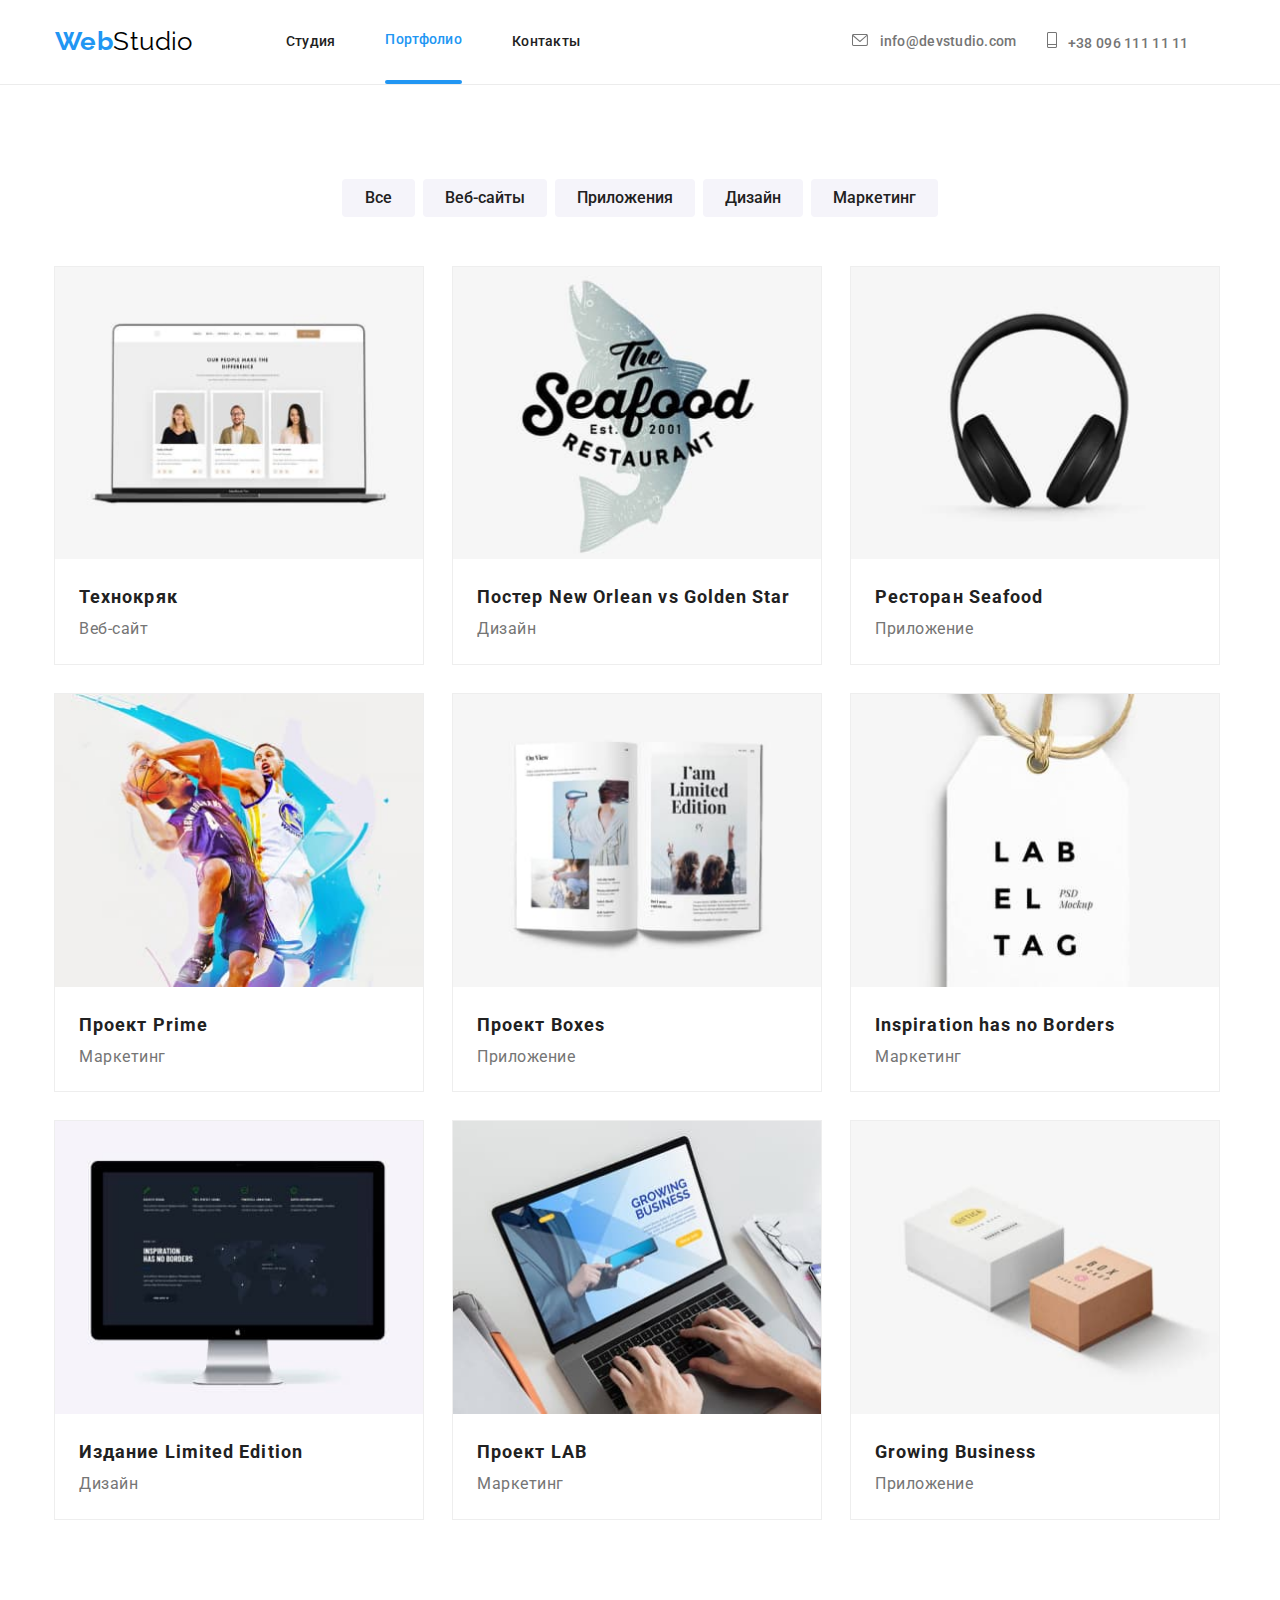
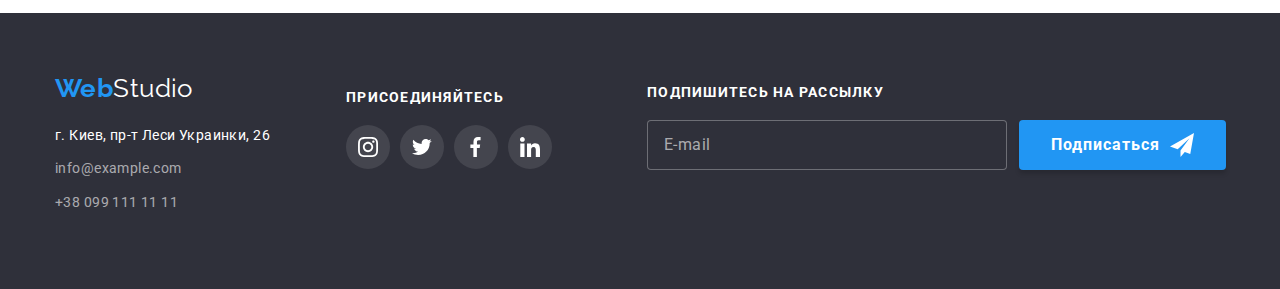
==== commit 761e30f4: "add chench" ====
--- a/portfolio.html
+++ b/portfolio.html
@@ -10,7 +10,7 @@
     <link rel="preconnect" href="https://fonts.googleapis.com">
     <link rel="preconnect" href="https://fonts.gstatic.com" crossorigin>
     <link
-        href="https://fonts.googleapis.com/css2?family=Raleway:wght@700&family=Roboto:wght@100;300;400;500;900&display=swap"
+        href="https://fonts.googleapis.com/css2?family=Raleway:wght@700&family=Roboto:wght@100;300;400;500;700;900&display=swap"
         rel="stylesheet">
     <link rel="stylesheet" href="./css/main.min.css">
 </head>
--- a/css/main.min.css
+++ b/css/main.min.css
@@ -1 +1 @@
-/*! modern-normalize v1.1.0 | MIT License | https://github.com/sindresorhus/modern-normalize */*,::after,::before{-webkit-box-sizing:border-box;box-sizing:border-box}html{-moz-tab-size:4;-o-tab-size:4;tab-size:4}html{line-height:1.15;-webkit-text-size-adjust:100%}body{margin:0}body{font-family:system-ui,-apple-system,"Segoe UI",Roboto,Helvetica,Arial,sans-serif,"Apple Color Emoji","Segoe UI Emoji"}hr{height:0;color:inherit}abbr[title]{-webkit-text-decoration:underline dotted;text-decoration:underline dotted}b,strong{font-weight:bolder}code,kbd,pre,samp{font-family:ui-monospace,SFMono-Regular,Consolas,"Liberation Mono",Menlo,monospace;font-size:1em}small{font-size:80%}sub,sup{font-size:75%;line-height:0;position:relative;vertical-align:baseline}sub{bottom:-0.25em}sup{top:-0.5em}table{text-indent:0;border-color:inherit}button,input,optgroup,select,textarea{font-family:inherit;font-size:100%;line-height:1.15;margin:0}button,select{text-transform:none}[type=button],[type=reset],[type=submit],button{-webkit-appearance:button}::-moz-focus-inner{border-style:none;padding:0}:-moz-focusring{outline:1px dotted ButtonText}:-moz-ui-invalid{box-shadow:none}legend{padding:0}progress{vertical-align:baseline}::-webkit-inner-spin-button,::-webkit-outer-spin-button{height:auto}[type=search]{-webkit-appearance:textfield;outline-offset:-2px}::-webkit-search-decoration{-webkit-appearance:none}::-webkit-file-upload-button{-webkit-appearance:button;font:inherit}summary{display:list-item}body{color:#757575;font-family:"Roboto",Helvetica;font-size:14px;letter-spacing:.03em;margin:0}a{text-decoration:none;outline:none}h1,h2,h4,h5{margin-top:0;margin-bottom:0}p{margin-bottom:0;margin-top:0}ul{padding:0;margin:0;margin-top:0;margin-bottom:0;list-style:none}img{display:block;max-width:100%;height:auto}.container{max-width:480px;margin-left:auto;margin-right:auto;padding-left:15px;padding-right:15px}@media screen and (min-width: 768px){.container{max-width:768px}}@media screen and (min-width: 1200px){.container{max-width:1200px}}.hidden{position:absolute;width:1px;height:1px;margin:-1px;border:0;padding:0;white-space:nowrap;-webkit-clip-path:inset(100%);clip-path:inset(100%);clip:rect(0 0 0 0);overflow:hidden}.backdown__bottom{background:#f5f4fa;padding-bottom:60px}@media screen and (min-width: 1200px){.backdown__bottom{padding-bottom:94px}}.backdown__top{padding-top:60px}@media screen and (min-width: 1200px){.backdown__top{padding-top:94px}}.header{border-bottom:1px solid #ececec}.logo{display:block;display:-webkit-box;display:-ms-flexbox;display:flex;font-weight:400;font-size:26px;line-height:31px}@media screen and (min-width: 768px){.auth-naw{-webkit-box-pack:start;-ms-flex-pack:start;justify-content:start}}.auth-naw__link{color:#757575}.studio{color:#fff}.auth-naw__svg{fill:currentColor}@media screen and (min-width: 768px){.auth-naw__svg{margin-right:8px}}.link{display:block;margin-top:0px;margin-bottom:0px;font-weight:500;line-height:1.14;letter-spacing:.02em;-webkit-transition:color 250ms cubic-bezier(0.4, 0, 0.2, 1);transition:color 250ms cubic-bezier(0.4, 0, 0.2, 1)}.link:hover,.link:focus{color:#2196f3}.auth-naw__link{text-decoration:none;outline:none}.logo{-webkit-box-align:center;-ms-flex-align:center;align-items:center;color:#fff;font-family:"Raleway",sans-serif;color:#000}.logo-web{color:#2196f3;font-weight:700}@media screen and (min-width: 768px){.navigation{display:-webkit-box;display:-ms-flexbox;display:flex;-webkit-box-align:center;-ms-flex-align:center;align-items:center}}@media screen and (min-width: 768px){.site-naw{display:-webkit-box;display:-ms-flexbox;display:flex;-webkit-box-align:center;-ms-flex-align:center;align-items:center;color:#212121;padding-left:0}}@media screen and (max-width: 1199px){.site-naw{margin-right:80px}}@media screen and (min-width: 1200px){.site-naw{margin-right:150px}}.site-naw__item{text-align:center}@media screen and (min-width: 768px){.site-naw__item{margin-right:50px;position:relative}.site-naw__item:last-child{margin-right:0}}.site-naw_link{color:currentColor}@media screen and (min-width: 768px){.site-naw_link{padding-top:32px;padding-bottom:32px}}.main-naw{display:-webkit-box;display:-ms-flexbox;display:flex;-webkit-box-align:center;-ms-flex-align:center;align-items:center}@media screen and (max-width: 767px){.main-naw{padding:16px 15px;-webkit-box-pack:justify;-ms-flex-pack:justify;justify-content:space-between}}@media screen and (min-width: 768px){.main-naw{-webkit-box-pack:space-evenly;-ms-flex-pack:space-evenly;justify-content:space-evenly}}@media screen and (min-width: 768px){.auth-naw__item{margin-bottom:10px}.auth-naw__item:last-child{margin-bottom:0}}@media screen and (max-width: 767px){.auth-naw__item{margin-bottom:10px}}@media screen and (min-width: 1200px){.auth-naw__item{margin-right:30px;margin-bottom:0}}.icon-company{display:none}@media screen and (min-width: 768px){.icon-company{display:inline-block}}.current{color:#2196f3}@media screen and (min-width: 768px){.current::after{content:" ";display:block;border-radius:4px;width:100%;height:4px;color:#2196f3;background-color:#2196f3}}.burger__menu{z-index:5}@media screen and (max-width: 767px){.burger__menu.is-open{opacity:1;pointer-events:fill}}@media screen and (max-width: 767px){.burger__menu{display:-webkit-box;display:-ms-flexbox;display:flex;-webkit-box-orient:vertical;-webkit-box-direction:normal;-ms-flex-flow:column;flex-flow:column;-webkit-box-pack:justify;-ms-flex-pack:justify;justify-content:space-between;opacity:0;pointer-events:none;top:0;bottom:0;left:0;right:0;padding:40px;position:absolute;background-color:#fff;-webkit-transition:opacity 250ms linear,background-color 250ms linear;transition:opacity 250ms linear,background-color 250ms linear}}@media screen and (min-width: 768px){.burger__menu{display:-webkit-box;display:-ms-flexbox;display:flex;-webkit-box-align:center;-ms-flex-align:center;align-items:center;padding-left:0}}.burger__menu_button{z-index:10}@media screen and (min-width: 768px){.burger__menu_button{display:none}}@media screen and (max-width: 767px){.burger__menu_button{display:-webkit-inline-box;display:-ms-inline-flexbox;display:inline-flex;display:inline-block;fill:#212121;width:40px;height:40px;padding:0;margin:0;margin-right:15px;max-width:40px;max-height:40px;border:none;background-color:rgba(0,0,0,0);-webkit-transition:fill 300ms cubic-bezier(0.4, 0, 0.2, 1);transition:fill 300ms cubic-bezier(0.4, 0, 0.2, 1)}.burger__menu_button:hover{fill:#2196f3}.burger__menu_button .burger__menu__icon--menu{opacity:0}.burger__menu_button.is-open .burger__menu__icon--menu{opacity:1}.burger__menu_button.is-open .burger__menu__icon--close{opacity:0}}.site-naw{color:#212121;font-weight:500}@media screen and (max-width: 767px){.site-naw{font-size:40px;line-height:1.175;letter-spacing:.02em}}@media screen and (max-width: 767px){.site-naw__item{margin-bottom:35px}.site-naw__item:last-child{margin-bottom:0}}.auth-naw{letter-spacing:.02em}@media screen and (max-width: 767px){.auth-naw{display:-webkit-box;display:-ms-flexbox;display:flex;-webkit-box-orient:vertical;-webkit-box-direction:reverse;-ms-flex-direction:column-reverse;flex-direction:column-reverse;font-weight:500;font-size:34px;line-height:40px}}@media screen and (min-width: 1200px){.auth-naw{display:-webkit-box;display:-ms-flexbox;display:flex;-webkit-box-align:center;-ms-flex-align:center;align-items:center}}@media screen and (max-width: 767px){.auth-naw__link--tell{color:#2196f3}}.auth-naw__link--size{color:#757575;letter-spacing:.02em}@media screen and (max-width: 767px){.auth-naw__link--size{font-weight:500;font-size:24px;line-height:28px}}@media screen and (max-width: 767px){.socia__list{display:-webkit-box;display:-ms-flexbox;display:flex;-webkit-box-pack:start;-ms-flex-pack:start;justify-content:flex-start;font-weight:500;font-size:18px;line-height:1.2222;letter-spacing:.02em}}@media screen and (min-width: 768px){.socia__list{display:none}}@media screen and (max-width: 767px){.social__item{border-right:1px solid rgba(33,33,33,.2);padding-right:10px;padding-left:10px;color:#2196f3}.social__item:last-child{padding-right:0;border:none}.social__item:first-child{padding-left:0}}.section-hero{background-color:#2f303a;background-image:-webkit-gradient(linear, left top, right top, from(rgba(47, 48, 58, 0.4)), to(rgba(47, 48, 58, 0.4))),url(../images/mobile/mobile-hero-img/hero-mobile.jpg);background-image:linear-gradient(to right, rgba(47, 48, 58, 0.4), rgba(47, 48, 58, 0.4)),url(../images/mobile/mobile-hero-img/hero-mobile.jpg);background-repeat:no-repeat;background-position:center;margin-right:auto;margin-left:auto;padding-top:120px;padding-bottom:120px}@media screen and (min-width: 768px){.section-hero{background-image:-webkit-gradient(linear, left top, right top, from(rgba(47, 48, 58, 0.4)), to(rgba(47, 48, 58, 0.4))),url(../images/tablet/hero/hero-tablet.jpg);background-image:linear-gradient(to right, rgba(47, 48, 58, 0.4), rgba(47, 48, 58, 0.4)),url(../images/tablet/hero/hero-tablet.jpg);padding-top:120px;padding-bottom:120px}}@media screen and (min-width: 1200px){.section-hero{background-image:-webkit-gradient(linear, left top, right top, from(rgba(47, 48, 58, 0.4)), to(rgba(47, 48, 58, 0.4))),url(../images/hero-bg.jpg);background-image:linear-gradient(to right, rgba(47, 48, 58, 0.4), rgba(47, 48, 58, 0.4)),url(../images/hero-bg.jpg);padding-top:200px;padding-bottom:200px}}.section-hero__title{margin-top:0px;margin-bottom:30px;color:#fff;text-align:center;font-weight:900;font-size:26px;line-height:1.6153;letter-spacing:.06em}@media screen and (min-width: 1200px){.section-hero__title{font-size:44px;line-height:1.3}}.button{font-family:"Roboto";background-color:#2196f3;color:#fff;border:none;cursor:pointer;font-weight:700;min-width:200px;min-height:50px;font-size:16px;line-height:1.8;letter-spacing:.06em;padding:10px 32px;margin-right:auto;margin-left:auto;-webkit-box-shadow:0px 4px 4px rgba(0,0,0,.15);box-shadow:0px 4px 4px rgba(0,0,0,.15);border-radius:4px;display:block;background-color:#2196f3;-webkit-transition:background-color 250ms cubic-bezier(0.4, 0, 0.2, 1);transition:background-color 250ms cubic-bezier(0.4, 0, 0.2, 1)}.button:hover,.button:focus{background-color:#188ce8}.backdrop{position:fixed;display:inline-block;top:0;left:0;bottom:0;right:0;background-color:rgba(0,0,0,.2);z-index:10;-webkit-transition:opacity 250ms cubic-bezier(0.4, 0, 0.2, 1);transition:opacity 250ms cubic-bezier(0.4, 0, 0.2, 1)}.is-hidden{opacity:0;pointer-events:none}.modal{position:absolute;padding:0;top:50%;left:50%;padding-top:40px;padding-left:40px;padding-bottom:40px;padding-right:40px;width:450px;-webkit-transform:translate(-50%, -50%);transform:translate(-50%, -50%);background-color:#fff;border-radius:4px;-webkit-transition:background-color 250ms cubic-bezier(0.4, 0, 0.2, 1);transition:background-color 250ms cubic-bezier(0.4, 0, 0.2, 1);z-index:20}@media screen and (min-width: 1200px){.modal{min-width:530px;min-height:580px}}.btn-modal{position:absolute;top:8px;right:8px;display:-webkit-box;display:-ms-flexbox;display:flex;-webkit-box-pack:center;-ms-flex-pack:center;justify-content:center;-webkit-box-align:center;-ms-flex-align:center;align-items:center;width:30px;height:30px;padding:0;background:#fff;border-radius:50%;border:1px solid rgba(0,0,0,.1)}.btn-modal__close{display:block;width:11px;height:11px;fill:#000;-webkit-transition:fill 250ms cubic-bezier(0.4, 0, 0.2, 1);transition:fill 250ms cubic-bezier(0.4, 0, 0.2, 1)}.btn-modal__close:hover{fill:#2196f3}.modal-title{font-weight:700;font-size:20px;line-height:1.5;text-align:center;letter-spacing:.03em;color:#212121;margin-top:0;margin-bottom:12px}@media screen and (min-width: 1200px){.modal-title{font-size:20px;line-height:1.15}}.form-field{position:relative;display:-webkit-box;display:-ms-flexbox;display:flex;-webkit-box-orient:vertical;-webkit-box-direction:normal;-ms-flex-direction:column;flex-direction:column}.form-field__title{display:inline-block;margin-bottom:4px}.label{margin-bottom:10px}textarea{font-family:"Roboto";font-style:normal;font-weight:400;font-size:14px;line-height:1.71428;letter-spacing:.03em}.form-field__icon{position:absolute;bottom:46%;left:14px;display:block;fill:#000;width:18px;height:18px;-webkit-transform:translate(0, 60%);transform:translate(0, 60%);-webkit-transition:fill 250ms cubic-bezier(0.4, 0, 0.2, 1);transition:fill 250ms cubic-bezier(0.4, 0, 0.2, 1)}.form-field__svg{width:18px;height:18px}.form-field__text{border:1px solid rgba(33,33,33,.2);border-radius:4px;padding:0;padding-left:42px;width:100%;min-height:40px;-webkit-transition:border 250ms cubic-bezier(0.4, 0, 0.2, 1),fill 250ms cubic-bezier(0.4, 0, 0.2, 1);transition:border 250ms cubic-bezier(0.4, 0, 0.2, 1),fill 250ms cubic-bezier(0.4, 0, 0.2, 1)}.form-field__text:focus{border:1px solid #2196f3;border-radius:4px;outline:none}.form-field__text:focus+.form-field__icon{fill:#2196f3}.form-field textarea{display:block;resize:none;border:1px solid rgba(33,33,33,.2);border-radius:4px;padding-left:16px;padding-top:12px;max-width:488px;max-height:120px;outline:none;-webkit-transition:border 250ms cubic-bezier(0.4, 0, 0.2, 1);transition:border 250ms cubic-bezier(0.4, 0, 0.2, 1)}.textarea:focus{border:1px solid #2196f3}.textarea-margin{margin-bottom:20px}.checkbox>input[type=checkbox]{margin-right:5px}.checkbox a{font-style:normal;margin-left:2px;-webkit-text-decoration-line:underline;text-decoration-line:underline;color:#2196f3}.checkbox__input:checked+.checkbox__span{-webkit-box-sizing:border-box;box-sizing:border-box;background-image:url(../images/icon.svg/sprite.svg/check-white.svg);background-repeat:no-repeat;background-size:contain;background-position:top 1px left 0;background-color:#2196f3;border:#2196f3;border:1px solid #2196f3;border-radius:2px;margin-right:7px}.checkbox__span{display:inline-block;border:2px solid #212121;border-radius:1px;width:16px;height:15px;margin-right:7px}input[type=checkbox]{position:absolute;width:1px;height:1px;margin:-1px;border:0;padding:0;white-space:nowrap;-webkit-clip-path:inset(100%);clip-path:inset(100%);clip:rect(0 0 0 0);overflow:hidden}.checkbox__label{display:-webkit-box;display:-ms-flexbox;display:flex;-webkit-box-pack:center;-ms-flex-pack:center;justify-content:center;margin-bottom:30px;font-size:12px;line-height:1.16}@media screen and (min-width: 1200px){.checkbox__label{font-size:14px;line-height:1.71}}.cheacked{width:16px;height:15px}.checked-icon{-moz-appearance:none;appearance:none;-webkit-appearance:none}.section-title{color:#212121;font-weight:700;font-size:36px;line-height:1.2;text-align:center;margin-bottom:50px}.title{color:#212121;font-weight:700;font-size:14px;line-height:1.7;margin-top:30px;margin-bottom:10px}.trait-text{font-size:14px;line-height:1.7;letter-spacing:.03em}.features{padding-top:0;padding-bottom:0;text-align:center}.trait__thumb{display:-webkit-box;display:-ms-flexbox;display:flex;-webkit-box-align:center;-ms-flex-align:center;align-items:center;-webkit-box-pack:center;-ms-flex-pack:center;justify-content:center;max-width:450px;height:120px;background-color:#f5f4fa;border-radius:4px}.trait__title{text-align:center}@media screen and (min-width: 768px){.trait__title{text-align:start}}.section-style{background:#fff;padding-bottom:94px}.what-we-do{display:-webkit-box;display:-ms-flexbox;display:flex}@media screen and (max-width: 1199px){.what-we-do--section{display:none}}.item-tumb{position:relative}.item-text{position:absolute;display:-webkit-box;display:-ms-flexbox;display:flex;-ms-flex-line-pack:center;align-content:center;-webkit-box-pack:center;-ms-flex-pack:center;justify-content:center;-webkit-box-align:center;-ms-flex-align:center;align-items:center;bottom:0;width:100%;height:70px;color:#fff;background-color:rgba(47,48,58,.8);font-weight:700;font-size:14px;line-height:1.2;letter-spacing:.03em;text-transform:uppercase}@media screen and (max-width: 767px){.trait__item{max-width:450px;margin-bottom:30px}}@media screen and (min-width: 768px){.trait__item{width:calc((100% - 60px)/2);max-width:450px;margin:15px}}@media screen and (min-width: 1200px){.trait__item{width:370px;margin:0;margin-right:30px}.trait__item:last-child{margin-right:0}}@media screen and (min-width: 768px){.trait{display:-webkit-box;display:-ms-flexbox;display:flex}}@media screen and (max-width: 1199px){.trait{-ms-flex-wrap:wrap;flex-wrap:wrap}}.photo{width:100%;margin-bottom:0}@media screen and (min-width: 768px){.team__cart .card_list{margin:-15px}}.title-team{font-weight:500;font-size:16px;line-height:1.2;color:#212121;text-align:center;margin-top:0;margin-bottom:10px}.text-team{font-size:16px;line-height:1.2;letter-spacing:.03em;text-align:center;margin-top:0;padding-bottom:15px}.section-style{background:#fff;padding-bottom:60px}@media screen and (min-width: 1200px){.section-style{padding-bottom:94px}}.padding-none{padding-top:60px}@media screen and (min-width: 1200px){.padding-none{padding-top:94px}}.cart-bottom{padding-top:30px;padding-bottom:30px}.team__cart{margin:-15px}@media screen and (min-width: 768px){.team__cart{display:-webkit-box;display:-ms-flexbox;display:flex;-ms-flex-wrap:wrap;flex-wrap:wrap}}@media screen and (min-width: 1200px){.team__cart{-ms-flex-wrap:nowrap;flex-wrap:nowrap}}.cart{background:#fff;overflow:hidden;-webkit-box-shadow:0px 1px 3px rgba(0,0,0,.12),0px 1px 1px rgba(0,0,0,.14),0px 2px 1px rgba(0,0,0,.2);box-shadow:0px 1px 3px rgba(0,0,0,.12),0px 1px 1px rgba(0,0,0,.14),0px 2px 1px rgba(0,0,0,.2);border-radius:0px 0px 4px 4px;margin:15px}@media screen and (max-width: 767px){.cart{margin-bottom:30px}}@media screen and (min-width: 768px){.cart{width:calc((100% - 60px)/2)}}@media screen and (min-width: 768px)and (max-width: 1199px){.cart:nth-child(4n){margin-right:0}}.text-box{text-align:center;min-width:150px;padding-top:30px;padding-bottom:30px;padding-right:60px;padding-left:60px}.list-team{display:-webkit-box;display:-ms-flexbox;display:flex;-webkit-box-pack:center;-ms-flex-pack:center;justify-content:center;margin-left:32px;margin-right:32px}.item-team{display:-webkit-box;display:-ms-flexbox;display:flex;-webkit-box-align:center;-ms-flex-align:center;align-items:center;text-align:center;-webkit-box-pack:center;-ms-flex-pack:center;justify-content:center;min-height:44px;min-width:44px;fill:currentColor;border-radius:50%}.item-team:not(:last-child){margin-right:10px;text-align:center}.link-team{-webkit-box-sizing:border-box;box-sizing:border-box;height:100%;width:100%;fill:#afb1b8;border-radius:50%;display:-webkit-box;display:-ms-flexbox;display:flex;-webkit-box-align:center;-ms-flex-align:center;align-items:center;-webkit-box-pack:center;-ms-flex-pack:center;justify-content:center;-webkit-transition:background-color 250ms cubic-bezier(0.4, 0, 0.2, 1),fill 250ms cubic-bezier(0.4, 0, 0.2, 1);transition:background-color 250ms cubic-bezier(0.4, 0, 0.2, 1),fill 250ms cubic-bezier(0.4, 0, 0.2, 1)}.link-team:hover,.link-team:focus{fill:#fff;background-color:#2196f3}.team{background:#f5f4fa;padding-top:94px;padding-bottom:94px}.partner{padding-top:60px;padding-bottom:60px}@media screen and (min-width: 1200px){.partner{padding-top:94px;padding-bottom:94px}}.list-partner{margin:-15px}@media screen and (max-width: 1199px){.list-partner{display:-webkit-box;display:-ms-flexbox;display:flex;-ms-flex-wrap:wrap;flex-wrap:wrap;-webkit-box-pack:center;-ms-flex-pack:center;justify-content:center}}@media screen and (min-width: 768px){.list-partner{display:-webkit-box;display:-ms-flexbox;display:flex}}.item-partner{-webkit-box-pack:center;-ms-flex-pack:center;justify-content:center;margin:15px;width:210px}@media screen and (min-width: 768px){.item-partner{width:226px;margin:15px}}.link-partner{width:100%;height:100%;display:-webkit-box;display:-ms-flexbox;display:flex;-webkit-box-align:center;-ms-flex-align:center;align-items:center;-webkit-box-pack:center;-ms-flex-pack:center;justify-content:center;-ms-flex-line-pack:center;align-content:center;padding-top:16px;padding-right:52px;padding-bottom:16px;padding-left:52px;border:1px solid #afb1b8;border-radius:4px;-webkit-transition:all .3s ease 0s;transition:all .3s ease 0s;color:#afb1b8;fill:#afb1b8;-webkit-transition:fill 250ms cubic-bezier(0.4, 0, 0.2, 1),border-color 250ms cubic-bezier(0.4, 0, 0.2, 1);transition:fill 250ms cubic-bezier(0.4, 0, 0.2, 1),border-color 250ms cubic-bezier(0.4, 0, 0.2, 1)}@media screen and (min-width: 768px){.link-partner{padding-top:16px;padding-right:32px;padding-bottom:16px;padding-left:32px}}.link-partner:hover,.link-partner:focus{fill:#2196f3;border-color:#2196f3}.footer{background-color:#2f303a;font-style:normal;padding-top:60px}@media screen and (max-width: 1199px){.footer{padding-bottom:60px}}@media screen and (min-width: 768px){.tablet__wraper{display:-webkit-box;display:-ms-flexbox;display:flex;-ms-flex-pack:distribute;justify-content:space-around;margin-bottom:60px}}.logo-margin-bottom{-webkit-box-pack:center;-ms-flex-pack:center;justify-content:center;margin-bottom:20px}@media screen and (min-width: 1200px){.logo-margin-bottom{-webkit-box-pack:start;-ms-flex-pack:start;justify-content:start}}.studio{color:#fff}.address{font-size:normal}.list{padding-left:0}a[href="https://goo.gl/maps/727tqZzBJjCVUAbq7"]{color:#fff;font-weight:400;font-style:normal}@media screen and (min-width: 1200px){a[href="https://goo.gl/maps/727tqZzBJjCVUAbq7"]{font-size:14px;line-height:1.7}}.footer-adrs{margin-bottom:10px}.footer-adrs:nth-child(3n){padding-bottom:0%}.footer-link{font-style:normal;font-weight:400;font-size:14px;line-height:1.7;font-style:normal;color:rgba(255,255,255,.6)}.list .footer-adrs:last-child{margin-bottom:0}.list-connect{display:-webkit-box;display:-ms-flexbox;display:flex;-webkit-box-pack:center;-ms-flex-pack:center;justify-content:center}.title-footer{text-align:center;margin-bottom:20px;font-weight:700;font-size:14px;line-height:1.14;letter-spacing:.09em;text-transform:uppercase;color:#fff}.footer-social{margin-top:17px;margin-bottom:60px}.link-connect{display:-webkit-box;display:-ms-flexbox;display:flex;text-align:center;-webkit-box-pack:center;-ms-flex-pack:center;justify-content:center;-webkit-box-align:center;-ms-flex-align:center;align-items:center;-webkit-box-sizing:border-box;box-sizing:border-box;width:44px;height:44px;border-radius:50%;fill:#fff;-webkit-transition:background-color 250ms cubic-bezier(0.4, 0, 0.2, 1),fill 250ms cubic-bezier(0.4, 0, 0.2, 1),-webkit-box-shadow 250ms cubic-bezier(0.4, 0, 0.2, 1);transition:background-color 250ms cubic-bezier(0.4, 0, 0.2, 1),fill 250ms cubic-bezier(0.4, 0, 0.2, 1),-webkit-box-shadow 250ms cubic-bezier(0.4, 0, 0.2, 1);transition:background-color 250ms cubic-bezier(0.4, 0, 0.2, 1),fill 250ms cubic-bezier(0.4, 0, 0.2, 1),box-shadow 250ms cubic-bezier(0.4, 0, 0.2, 1);transition:background-color 250ms cubic-bezier(0.4, 0, 0.2, 1),fill 250ms cubic-bezier(0.4, 0, 0.2, 1),box-shadow 250ms cubic-bezier(0.4, 0, 0.2, 1),-webkit-box-shadow 250ms cubic-bezier(0.4, 0, 0.2, 1)}@media screen and (min-width: 1200px){.link-connect{min-width:100%;min-height:100%}}.link-connect:hover,.link-connect:focus{background-color:#2196f3;fill:#fff;-webkit-box-shadow:0px 4px 4px rgba(0,0,0,.25);box-shadow:0px 4px 4px rgba(0,0,0,.25)}.item-connect{display:-webkit-box;display:-ms-flexbox;display:flex;text-align:center;-webkit-box-pack:center;-ms-flex-pack:center;justify-content:center;-webkit-box-align:center;-ms-flex-align:center;align-items:center;max-width:44px;height:44px;border-radius:50%;background-color:rgba(255,255,255,.1);width:calc((100% - 30px)/4)}@media screen and (min-width: 1200px){.item-connect{min-width:44px;min-height:44px}}.item-connect:not(:last-child){margin-right:10px;text-align:center}.footer-container{padding:0;margin:0;text-align:center;-webkit-box-pack:center;-ms-flex-pack:center;justify-content:center}@media screen and (min-width: 1200px){.footer-container{text-align:start;min-width:231px;margin-right:60px}}@media screen and (min-width: 1200px){.footer-flex{display:-webkit-box;display:-ms-flexbox;display:flex;-webkit-box-pack:start;-ms-flex-pack:start;justify-content:flex-start;-webkit-box-align:baseline;-ms-flex-align:baseline;align-items:baseline}}@media screen and (min-width: 1200px){.sing-in{display:-webkit-box;display:-ms-flexbox;display:flex;-webkit-box-align:center;-ms-flex-align:center;align-items:center;-webkit-box-pack:center;-ms-flex-pack:center;justify-content:center;margin-left:95px;margin-right:auto}}.sing-in__label{display:-webkit-box;display:-ms-flexbox;display:flex;-webkit-box-orient:vertical;-webkit-box-direction:normal;-ms-flex-direction:column;flex-direction:column;margin:0;margin-bottom:20px;color:#fff}@media screen and (min-width: 768px){.sing-in__label{-webkit-box-pack:center;-ms-flex-pack:center;justify-content:center}}@media screen and (min-width: 1200px){.sing-in__label{margin-right:12px}}.sing-in__text{display:inline-block;margin:0;margin-bottom:20px;margin-left:auto;margin-right:auto}@media screen and (min-width: 1200px){.sing-in__text{margin-left:0}}.sing-in__input::-webkit-input-placeholder{font-size:16px;line-height:1.25;-webkit-box-align:center;align-items:center;letter-spacing:.03em;color:rgba(255,255,255,.6)}.sing-in__input::-moz-placeholder{font-size:16px;line-height:1.25;align-items:center;letter-spacing:.03em;color:rgba(255,255,255,.6)}.sing-in__input:-ms-input-placeholder{font-size:16px;line-height:1.25;-ms-flex-align:center;align-items:center;letter-spacing:.03em;color:rgba(255,255,255,.6)}.sing-in__input::-ms-input-placeholder{font-size:16px;line-height:1.25;-ms-flex-align:center;align-items:center;letter-spacing:.03em;color:rgba(255,255,255,.6)}.sing-in__input::placeholder{font-size:16px;line-height:1.25;-webkit-box-align:center;-ms-flex-align:center;align-items:center;letter-spacing:.03em;color:rgba(255,255,255,.6)}.sing-in__input{display:block;background-color:#2f303a;color:#fff;border:1px solid rgba(255,255,255,.3);border-radius:4px;width:100%;min-height:50px;padding-left:16px}@media screen and (min-width: 768px){.sing-in__input{width:450px;margin-left:auto;margin-right:auto}}@media screen and (min-width: 1200px){.sing-in__input{width:360px;min-height:50px}}.sing-in__button{display:-webkit-box;display:-ms-flexbox;display:flex;-webkit-box-pack:center;-ms-flex-pack:center;justify-content:center;-webkit-box-align:center;-ms-flex-align:center;align-items:center;text-align:center;text-align:center;fill:#fff;font-style:normal;font-weight:700;font-size:16px;line-height:1.875;letter-spacing:.06em}@media screen and (min-width: 1200px){.sing-in__button{margin-top:16px}}.sing-in__icon{margin-left:10px}.section-portfolio{margin-top:60px;margin-bottom:60px}@media screen and (min-width: 1200px){.section-portfolio{margin-top:94px;margin-bottom:94px}}.port-title{font-weight:700;color:#212121;font-size:18px;line-height:2;letter-spacing:.06em;text-align:inherit;margin-bottom:5px;margin-top:0;margin-bottom:0}.port-text{font-size:16px;line-height:1.8;text-align:inherit;color:#757575;margin-top:0}.title-text-padding{padding-top:20px;padding-bottom:20px;padding-left:24px;padding-right:24px}.port-button{font-family:"Roboto",Helvetica;font-weight:500;font-size:16px;line-height:26px;text-align:center;border-radius:4px;color:#212121;background:#f5f4fa;border:none;min-width:73px;height:38px;padding:6px 22px;border-radius:4px;-webkit-transition:background-color 250ms cubic-bezier(0.4, 0, 0.2, 1),color 250ms cubic-bezier(0.4, 0, 0.2, 1),-webkit-box-shadow 250ms cubic-bezier(0.4, 0, 0.2, 1);transition:background-color 250ms cubic-bezier(0.4, 0, 0.2, 1),color 250ms cubic-bezier(0.4, 0, 0.2, 1),-webkit-box-shadow 250ms cubic-bezier(0.4, 0, 0.2, 1);transition:background-color 250ms cubic-bezier(0.4, 0, 0.2, 1),box-shadow 250ms cubic-bezier(0.4, 0, 0.2, 1),color 250ms cubic-bezier(0.4, 0, 0.2, 1);transition:background-color 250ms cubic-bezier(0.4, 0, 0.2, 1),box-shadow 250ms cubic-bezier(0.4, 0, 0.2, 1),color 250ms cubic-bezier(0.4, 0, 0.2, 1),-webkit-box-shadow 250ms cubic-bezier(0.4, 0, 0.2, 1)}.port-button:hover,.port-button:focus{color:#fff;background-color:#2196f3;-webkit-box-shadow:0px 3px 1px rgba(0,0,0,.1),0px 1px 2px rgba(0,0,0,.08),0px 2px 2px rgba(0,0,0,.12);box-shadow:0px 3px 1px rgba(0,0,0,.1),0px 1px 2px rgba(0,0,0,.08),0px 2px 2px rgba(0,0,0,.12)}.buttons-list{display:-webkit-box;display:-ms-flexbox;display:flex;-webkit-box-pack:center;-ms-flex-pack:center;justify-content:center;margin-bottom:40px}@media screen and (max-width: 767px){.buttons-list{-ms-flex-wrap:wrap;flex-wrap:wrap;-webkit-box-pack:start;-ms-flex-pack:start;justify-content:start}}@media screen and (min-width: 768px){.buttons-list{margin-bottom:50px}}.btn-list{margin-right:8px;-webkit-transition:background-color 250ms cubic-bezier(0.4, 0, 0.2, 1),color 250ms cubic-bezier(0.4, 0, 0.2, 1),-webkit-box-shadow 250ms cubic-bezier(0.4, 0, 0.2, 1);transition:background-color 250ms cubic-bezier(0.4, 0, 0.2, 1),color 250ms cubic-bezier(0.4, 0, 0.2, 1),-webkit-box-shadow 250ms cubic-bezier(0.4, 0, 0.2, 1);transition:background-color 250ms cubic-bezier(0.4, 0, 0.2, 1),box-shadow 250ms cubic-bezier(0.4, 0, 0.2, 1),color 250ms cubic-bezier(0.4, 0, 0.2, 1);transition:background-color 250ms cubic-bezier(0.4, 0, 0.2, 1),box-shadow 250ms cubic-bezier(0.4, 0, 0.2, 1),color 250ms cubic-bezier(0.4, 0, 0.2, 1),-webkit-box-shadow 250ms cubic-bezier(0.4, 0, 0.2, 1)}@media screen and (max-width: 767px){.btn-list:nth-child(-n+3){margin-bottom:15px}}.btn-list:last-child{margin-right:0}.card-galery{padding-left:0;margin:-15px;z-index:5}@media screen and (min-width: 768px){.card-galery{-ms-flex-wrap:wrap;flex-wrap:wrap;display:-webkit-box;display:-ms-flexbox;display:flex}}.card-img{width:100%}.cards-galery{display:block;border:1px solid #eee;margin:14px;-webkit-transition:-webkit-box-shadow 250ms cubic-bezier(0.4, 0, 0.2, 1);transition:-webkit-box-shadow 250ms cubic-bezier(0.4, 0, 0.2, 1);transition:box-shadow 250ms cubic-bezier(0.4, 0, 0.2, 1);transition:box-shadow 250ms cubic-bezier(0.4, 0, 0.2, 1), -webkit-box-shadow 250ms cubic-bezier(0.4, 0, 0.2, 1)}@media screen and (min-width: 768px){.cards-galery{width:calc((100% - 60px)/2)}}@media screen and (min-width: 1200px){.cards-galery{width:calc((100% - 90px)/3)}}.cards-galery:hover{-webkit-box-shadow:0px 1px 1px rgba(0,0,0,.12),0px 4px 4px rgba(0,0,0,.06),1px 4px 6px rgba(0,0,0,.16);box-shadow:0px 1px 1px rgba(0,0,0,.12),0px 4px 4px rgba(0,0,0,.06),1px 4px 6px rgba(0,0,0,.16)}.card-galery-body{font-size:18px;line-height:1.5555;letter-spacing:.03em;color:#fff}.card-galery-body:hover{-webkit-transition:background-color 250ms cubic-bezier(0.4, 0, 0.2, 1),-webkit-box-shadow 250ms cubic-bezier(0.4, 0, 0.2, 1);transition:background-color 250ms cubic-bezier(0.4, 0, 0.2, 1),-webkit-box-shadow 250ms cubic-bezier(0.4, 0, 0.2, 1);transition:background-color 250ms cubic-bezier(0.4, 0, 0.2, 1),box-shadow 250ms cubic-bezier(0.4, 0, 0.2, 1);transition:background-color 250ms cubic-bezier(0.4, 0, 0.2, 1),box-shadow 250ms cubic-bezier(0.4, 0, 0.2, 1),-webkit-box-shadow 250ms cubic-bezier(0.4, 0, 0.2, 1)}.card-galery-body:hover .card-galery-thumb{-webkit-transform:translateY(0);transform:translateY(0)}.card-galery-body:hover .wrepper-tumb::before{-webkit-transform:translateY(0);transform:translateY(0)}.wrepper-tumb{position:relative;overflow:hidden}.wrepper-tumb::before{display:inline-block;content:"";position:absolute;top:0;left:0;width:100%;height:100%;background-color:rgba(33,150,243,.9);-webkit-transform:translateY(101%);transform:translateY(101%);-webkit-transition:-webkit-transform 250ms cubic-bezier(0.4, 0, 0.2, 1);transition:-webkit-transform 250ms cubic-bezier(0.4, 0, 0.2, 1);transition:transform 250ms cubic-bezier(0.4, 0, 0.2, 1);transition:transform 250ms cubic-bezier(0.4, 0, 0.2, 1), -webkit-transform 250ms cubic-bezier(0.4, 0, 0.2, 1)}.card-galery-thumb{bottom:0;position:absolute;top:25%;left:10%;-webkit-transform:translateY(101%);transform:translateY(101%);-webkit-transition:-webkit-transform 250ms cubic-bezier(0.4, 0, 0.2, 1);transition:-webkit-transform 250ms cubic-bezier(0.4, 0, 0.2, 1);transition:transform 250ms cubic-bezier(0.4, 0, 0.2, 1);transition:transform 250ms cubic-bezier(0.4, 0, 0.2, 1), -webkit-transform 250ms cubic-bezier(0.4, 0, 0.2, 1)}/*# sourceMappingURL=main.min.css.map */+/*! modern-normalize v1.1.0 | MIT License | https://github.com/sindresorhus/modern-normalize */*,::after,::before{-webkit-box-sizing:border-box;box-sizing:border-box}html{-moz-tab-size:4;-o-tab-size:4;tab-size:4}html{line-height:1.15;-webkit-text-size-adjust:100%}body{margin:0}body{font-family:system-ui,-apple-system,"Segoe UI",Roboto,Helvetica,Arial,sans-serif,"Apple Color Emoji","Segoe UI Emoji"}hr{height:0;color:inherit}abbr[title]{-webkit-text-decoration:underline dotted;text-decoration:underline dotted}b,strong{font-weight:bolder}code,kbd,pre,samp{font-family:ui-monospace,SFMono-Regular,Consolas,"Liberation Mono",Menlo,monospace;font-size:1em}small{font-size:80%}sub,sup{font-size:75%;line-height:0;position:relative;vertical-align:baseline}sub{bottom:-0.25em}sup{top:-0.5em}table{text-indent:0;border-color:inherit}button,input,optgroup,select,textarea{font-family:inherit;font-size:100%;line-height:1.15;margin:0}button,select{text-transform:none}[type=button],[type=reset],[type=submit],button{-webkit-appearance:button}::-moz-focus-inner{border-style:none;padding:0}:-moz-focusring{outline:1px dotted ButtonText}:-moz-ui-invalid{box-shadow:none}legend{padding:0}progress{vertical-align:baseline}::-webkit-inner-spin-button,::-webkit-outer-spin-button{height:auto}[type=search]{-webkit-appearance:textfield;outline-offset:-2px}::-webkit-search-decoration{-webkit-appearance:none}::-webkit-file-upload-button{-webkit-appearance:button;font:inherit}summary{display:list-item}body{color:#757575;font-family:"Roboto",Helvetica;font-size:14px;letter-spacing:.03em;margin:0}button{cursor:pointer}a{text-decoration:none;outline:none}h1,h2,h4,h5{margin-top:0;margin-bottom:0}p{margin-bottom:0;margin-top:0}ul{padding:0;margin:0;margin-top:0;margin-bottom:0;list-style:none}img{display:block;max-width:100%;height:auto}.container{max-width:480px;margin-left:auto;margin-right:auto;padding-left:15px;padding-right:15px}@media screen and (min-width: 768px){.container{max-width:768px}}@media screen and (min-width: 1200px){.container{max-width:1200px}}.hidden{position:absolute;width:1px;height:1px;margin:-1px;border:0;padding:0;white-space:nowrap;-webkit-clip-path:inset(100%);clip-path:inset(100%);clip:rect(0 0 0 0);overflow:hidden}.backdown__bottom{background:#f5f4fa;padding-bottom:60px}@media screen and (min-width: 1200px){.backdown__bottom{padding-bottom:94px}}.backdown__top{padding-top:60px}@media screen and (min-width: 1200px){.backdown__top{padding-top:94px}}.header{border-bottom:1px solid #ececec}.logo{display:block;display:-webkit-box;display:-ms-flexbox;display:flex;font-weight:400;font-size:26px;line-height:31px}@media screen and (min-width: 768px){.auth-naw{-webkit-box-pack:start;-ms-flex-pack:start;justify-content:start}}.auth-naw__link{color:#757575}.studio{color:#fff}.auth-naw__svg{fill:currentColor}@media screen and (min-width: 768px){.auth-naw__svg{margin-right:8px}}.link{display:block;margin-top:0px;margin-bottom:0px;font-weight:500;line-height:1.14;letter-spacing:.02em;-webkit-transition:color 250ms cubic-bezier(0.4, 0, 0.2, 1);transition:color 250ms cubic-bezier(0.4, 0, 0.2, 1)}.link:hover,.link:focus{color:#2196f3}.auth-naw__link{text-decoration:none;outline:none}.logo{-webkit-box-align:center;-ms-flex-align:center;align-items:center;color:#fff;font-family:"Raleway",sans-serif;color:#000}.logo-web{color:#2196f3;font-weight:700}@media screen and (min-width: 768px){.navigation{display:-webkit-box;display:-ms-flexbox;display:flex;-webkit-box-align:center;-ms-flex-align:center;align-items:center}}@media screen and (min-width: 1200px){.navigation{margin-left:93px}}@media screen and (min-width: 768px){.site-naw{display:-webkit-box;display:-ms-flexbox;display:flex;-webkit-box-align:center;-ms-flex-align:center;align-items:center;color:#212121;padding-left:0}}@media screen and (min-width: 1200px){.site-naw{margin-right:272px}}@media screen and (min-width: 768px){.site-naw__item{margin-right:50px;position:relative}.site-naw__item:last-child{margin-right:0}}.site-naw_link{color:currentColor}@media screen and (min-width: 768px){.site-naw_link{padding-top:32px;padding-bottom:32px}}.main-naw{display:-webkit-box;display:-ms-flexbox;display:flex;-webkit-box-align:center;-ms-flex-align:center;align-items:center}@media screen and (max-width: 767px){.main-naw{padding:16px 15px;-webkit-box-pack:justify;-ms-flex-pack:justify;justify-content:space-between}}@media screen and (min-width: 768px){.auth-naw__item{margin-bottom:10px}.auth-naw__item:last-child{margin-bottom:0}}@media screen and (max-width: 767px){.auth-naw__item{margin-bottom:10px}}@media screen and (min-width: 1200px){.auth-naw__item{margin-right:30px;margin-bottom:0}}.icon-company{display:none}@media screen and (min-width: 768px){.icon-company{display:inline-block}}.current{color:#2196f3}@media screen and (min-width: 768px){.current::after{content:" ";display:block;border-radius:4px;width:100%;height:4px;color:#2196f3;background-color:#2196f3}}.burger__menu{z-index:5}@media screen and (max-width: 767px){.burger__menu.is-open{opacity:1;pointer-events:fill}}@media screen and (max-width: 767px){.burger__menu{display:-webkit-box;display:-ms-flexbox;display:flex;-webkit-box-orient:vertical;-webkit-box-direction:normal;-ms-flex-flow:column;flex-flow:column;-webkit-box-pack:justify;-ms-flex-pack:justify;justify-content:space-between;opacity:0;pointer-events:none;top:0;bottom:0;left:0;right:0;padding:40px;position:absolute;background-color:#fff;-webkit-transition:opacity 250ms linear,background-color 250ms linear;transition:opacity 250ms linear,background-color 250ms linear}}@media screen and (min-width: 768px){.burger__menu{display:-webkit-box;display:-ms-flexbox;display:flex;-webkit-box-align:center;-ms-flex-align:center;align-items:center;padding-left:0}}.burger__menu_button{z-index:10}@media screen and (min-width: 768px){.burger__menu_button{display:none}}@media screen and (max-width: 767px){.burger__menu_button{display:-webkit-inline-box;display:-ms-inline-flexbox;display:inline-flex;display:inline-block;fill:#212121;width:40px;height:40px;padding:0;margin:0;margin-right:15px;max-width:40px;max-height:40px;border:none;background-color:rgba(0,0,0,0);-webkit-transition:fill 300ms cubic-bezier(0.4, 0, 0.2, 1);transition:fill 300ms cubic-bezier(0.4, 0, 0.2, 1)}.burger__menu_button:hover{fill:#2196f3}.burger__menu_button .burger__menu__icon--menu{opacity:0}.burger__menu_button.is-open .burger__menu__icon--menu{opacity:1}.burger__menu_button.is-open .burger__menu__icon--close{opacity:0}}.site-naw{color:#212121;font-weight:500}@media screen and (max-width: 767px){.site-naw{font-size:40px;line-height:1.175;letter-spacing:.02em}}@media screen and (max-width: 767px){.site-naw__item{margin-bottom:35px}.site-naw__item:last-child{margin-bottom:0}}.auth-naw{letter-spacing:.02em}@media screen and (max-width: 767px){.auth-naw{display:-webkit-box;display:-ms-flexbox;display:flex;-webkit-box-orient:vertical;-webkit-box-direction:reverse;-ms-flex-direction:column-reverse;flex-direction:column-reverse;font-weight:500;font-size:34px;line-height:40px}}@media screen and (min-width: 1200px){.auth-naw{display:-webkit-box;display:-ms-flexbox;display:flex;-webkit-box-align:center;-ms-flex-align:center;align-items:center}}@media screen and (max-width: 767px){.auth-naw__link--tell{color:#2196f3}}.auth-naw__link--size{color:#757575;letter-spacing:.02em}@media screen and (max-width: 767px){.auth-naw__link--size{font-weight:500;font-size:24px;line-height:28px}}@media screen and (max-width: 767px){.socia__list{display:-webkit-box;display:-ms-flexbox;display:flex;-webkit-box-pack:start;-ms-flex-pack:start;justify-content:flex-start;font-weight:500;font-size:18px;line-height:1.2222;letter-spacing:.02em}}@media screen and (min-width: 768px){.socia__list{display:none}}@media screen and (max-width: 767px){.social__item{border-right:1px solid rgba(33,33,33,.2);padding-right:10px;padding-left:10px;color:#2196f3}.social__item:last-child{padding-right:0;border:none}.social__item:first-child{padding-left:0}}.section-hero{background-color:#2f303a;background-image:-webkit-gradient(linear, left top, right top, from(rgba(47, 48, 58, 0.4)), to(rgba(47, 48, 58, 0.4))),url(../images/mobile/mobile-hero-img/hero-mobile.jpg);background-image:linear-gradient(to right, rgba(47, 48, 58, 0.4), rgba(47, 48, 58, 0.4)),url(../images/mobile/mobile-hero-img/hero-mobile.jpg);background-repeat:no-repeat;background-position:center;margin-right:auto;margin-left:auto;padding-top:120px;padding-bottom:120px}@media screen and (min-width: 768px){.section-hero{background-image:-webkit-gradient(linear, left top, right top, from(rgba(47, 48, 58, 0.4)), to(rgba(47, 48, 58, 0.4))),url(../images/tablet/hero/hero-tablet.jpg);background-image:linear-gradient(to right, rgba(47, 48, 58, 0.4), rgba(47, 48, 58, 0.4)),url(../images/tablet/hero/hero-tablet.jpg);padding-top:120px;padding-bottom:120px}}@media screen and (min-width: 1200px){.section-hero{background-image:-webkit-gradient(linear, left top, right top, from(rgba(47, 48, 58, 0.4)), to(rgba(47, 48, 58, 0.4))),url(../images/hero-bg.jpg);background-image:linear-gradient(to right, rgba(47, 48, 58, 0.4), rgba(47, 48, 58, 0.4)),url(../images/hero-bg.jpg);padding-top:200px;padding-bottom:200px}}.section-hero__title{margin-top:0px;margin-bottom:30px;color:#fff;text-align:center;font-weight:900;font-size:26px;line-height:1.6153;letter-spacing:.06em}@media screen and (min-width: 1200px){.section-hero__title{font-size:44px;line-height:1.3}}.button{font-family:"Roboto";background-color:#2196f3;color:#fff;border:none;cursor:pointer;font-weight:700;min-width:200px;min-height:50px;font-size:16px;line-height:1.8;letter-spacing:.06em;padding:10px 32px;margin-right:auto;margin-left:auto;-webkit-box-shadow:0px 4px 4px rgba(0,0,0,.15);box-shadow:0px 4px 4px rgba(0,0,0,.15);border-radius:4px;display:block;background-color:#2196f3;-webkit-transition:background-color 250ms cubic-bezier(0.4, 0, 0.2, 1);transition:background-color 250ms cubic-bezier(0.4, 0, 0.2, 1)}.button:hover,.button:focus{background-color:#188ce8}.backdrop{position:fixed;display:inline-block;top:0;left:0;bottom:0;right:0;background-color:rgba(0,0,0,.2);z-index:10;-webkit-transition:opacity 250ms cubic-bezier(0.4, 0, 0.2, 1);transition:opacity 250ms cubic-bezier(0.4, 0, 0.2, 1)}.is-hidden{opacity:0;pointer-events:none}.modal{position:absolute;padding:0;top:50%;left:50%;padding-top:40px;padding-left:40px;padding-bottom:40px;padding-right:40px;width:450px;-webkit-transform:translate(-50%, -50%);transform:translate(-50%, -50%);background-color:#fff;border-radius:4px;-webkit-transition:background-color 250ms cubic-bezier(0.4, 0, 0.2, 1);transition:background-color 250ms cubic-bezier(0.4, 0, 0.2, 1);z-index:20}@media screen and (min-width: 1200px){.modal{min-width:530px;min-height:580px}}.btn-modal{position:absolute;top:8px;right:8px;display:-webkit-box;display:-ms-flexbox;display:flex;-webkit-box-pack:center;-ms-flex-pack:center;justify-content:center;-webkit-box-align:center;-ms-flex-align:center;align-items:center;width:30px;height:30px;padding:0;background:#fff;border-radius:50%;border:1px solid rgba(0,0,0,.1)}.btn-modal__close{display:block;width:11px;height:11px;fill:#000;-webkit-transition:fill 250ms cubic-bezier(0.4, 0, 0.2, 1);transition:fill 250ms cubic-bezier(0.4, 0, 0.2, 1)}.btn-modal__close:hover{fill:#2196f3}.modal-title{font-weight:700;font-size:20px;line-height:1.5;text-align:center;letter-spacing:.03em;color:#212121;margin-top:0;margin-bottom:12px}@media screen and (min-width: 1200px){.modal-title{font-size:20px;line-height:1.15}}.form-field{position:relative;display:-webkit-box;display:-ms-flexbox;display:flex;-webkit-box-orient:vertical;-webkit-box-direction:normal;-ms-flex-direction:column;flex-direction:column}.form-field__title{display:inline-block;margin-bottom:4px}.label{margin-bottom:10px}textarea{font-family:"Roboto";font-style:normal;font-weight:400;font-size:14px;line-height:1.71428;letter-spacing:.03em}.form-field__icon{position:absolute;bottom:46%;left:14px;display:block;fill:#000;width:18px;height:18px;-webkit-transform:translate(0, 60%);transform:translate(0, 60%);-webkit-transition:fill 250ms cubic-bezier(0.4, 0, 0.2, 1);transition:fill 250ms cubic-bezier(0.4, 0, 0.2, 1)}.form-field__svg{width:18px;height:18px}.form-field__text{border:1px solid rgba(33,33,33,.2);border-radius:4px;padding:0;padding-left:42px;width:100%;min-height:40px;-webkit-transition:border 250ms cubic-bezier(0.4, 0, 0.2, 1),fill 250ms cubic-bezier(0.4, 0, 0.2, 1);transition:border 250ms cubic-bezier(0.4, 0, 0.2, 1),fill 250ms cubic-bezier(0.4, 0, 0.2, 1)}.form-field__text:focus{border:1px solid #2196f3;border-radius:4px;outline:none}.form-field__text:focus+.form-field__icon{fill:#2196f3}.form-field textarea{display:block;resize:none;border:1px solid rgba(33,33,33,.2);border-radius:4px;padding-left:16px;padding-top:12px;max-width:488px;max-height:120px;outline:none;-webkit-transition:border 250ms cubic-bezier(0.4, 0, 0.2, 1);transition:border 250ms cubic-bezier(0.4, 0, 0.2, 1)}.textarea:focus{border:1px solid #2196f3}.textarea-margin{margin-bottom:20px}.checkbox>input[type=checkbox]{margin-right:5px}.checkbox a{font-style:normal;margin-left:2px;-webkit-text-decoration-line:underline;text-decoration-line:underline;color:#2196f3}.checkbox__input:checked+.checkbox__span{-webkit-box-sizing:border-box;box-sizing:border-box;background-image:url(../images/icon.svg/sprite.svg/check-white.svg);background-repeat:no-repeat;background-size:contain;background-position:top 1px left 0;background-color:#2196f3;border:#2196f3;border:1px solid #2196f3;border-radius:2px;margin-right:7px}.checkbox__span{display:inline-block;border:2px solid #212121;border-radius:1px;width:16px;height:15px;margin-right:7px}input[type=checkbox]{position:absolute;width:1px;height:1px;margin:-1px;border:0;padding:0;white-space:nowrap;-webkit-clip-path:inset(100%);clip-path:inset(100%);clip:rect(0 0 0 0);overflow:hidden}.checkbox__label{display:-webkit-box;display:-ms-flexbox;display:flex;-webkit-box-pack:center;-ms-flex-pack:center;justify-content:center;margin-bottom:30px;font-size:12px;line-height:1.16}@media screen and (min-width: 1200px){.checkbox__label{font-size:14px;line-height:1.71}}.cheacked{width:16px;height:15px}.checked-icon{-moz-appearance:none;appearance:none;-webkit-appearance:none}.section-title{color:#212121;font-weight:700;font-size:28px;line-height:1.1785;letter-spacing:.03em;text-align:center;margin-bottom:30px}@media screen and (min-width: 768px){.section-title{margin-bottom:30px}}@media screen and (min-width: 1200px){.section-title{font-size:36px;line-height:1.2}}.title{color:#212121;font-weight:700;font-size:14px;line-height:1.7;margin-top:30px;margin-bottom:10px}.trait-text{font-size:14px;line-height:1.7;letter-spacing:.03em}.features{padding-top:0;padding-bottom:0;text-align:center}.trait__thumb{display:-webkit-box;display:-ms-flexbox;display:flex;-webkit-box-align:center;-ms-flex-align:center;align-items:center;-webkit-box-pack:center;-ms-flex-pack:center;justify-content:center;max-width:450px;height:120px;background-color:#f5f4fa;border-radius:4px}.trait__title{text-align:center}@media screen and (min-width: 768px){.trait__title{text-align:start}}.section-style{background:#fff;padding-bottom:94px}.what-we-do{display:-webkit-box;display:-ms-flexbox;display:flex}@media screen and (max-width: 1199px){.what-we-do--section{display:none}}.item-tumb{position:relative}.item-text{position:absolute;display:-webkit-box;display:-ms-flexbox;display:flex;-ms-flex-line-pack:center;align-content:center;-webkit-box-pack:center;-ms-flex-pack:center;justify-content:center;-webkit-box-align:center;-ms-flex-align:center;align-items:center;bottom:0;width:100%;height:70px;color:#fff;background-color:rgba(47,48,58,.8);font-weight:700;font-size:14px;line-height:1.2;letter-spacing:.03em;text-transform:uppercase}@media screen and (max-width: 767px){.trait__item{max-width:450px;margin-bottom:30px}}@media screen and (min-width: 768px){.trait__item{width:calc((100% - 60px)/2);max-width:450px;margin:15px}}@media screen and (min-width: 1200px){.trait__item{width:370px;margin:0;margin-right:30px}.trait__item:last-child{margin-right:0}}@media screen and (min-width: 768px){.trait{display:-webkit-box;display:-ms-flexbox;display:flex}}@media screen and (max-width: 1199px){.trait{-ms-flex-wrap:wrap;flex-wrap:wrap}}.photo{width:100%;margin-bottom:0}@media screen and (min-width: 768px){.team__cart .card_list{margin:-15px}}.title-team{font-weight:500;font-size:16px;line-height:1.2;color:#212121;text-align:center;margin-top:0;margin-bottom:10px}.text-team{font-size:16px;line-height:1.2;letter-spacing:.03em;text-align:center;margin-top:0;padding-bottom:15px}.section-style{background:#fff;padding-bottom:60px}@media screen and (min-width: 1200px){.section-style{padding-bottom:94px}}.padding-none{padding-top:60px}@media screen and (min-width: 1200px){.padding-none{padding-top:94px}}.cart-bottom{padding-top:30px;padding-bottom:30px}.team__cart{margin:-15px}@media screen and (min-width: 768px){.team__cart{display:-webkit-box;display:-ms-flexbox;display:flex;-ms-flex-wrap:wrap;flex-wrap:wrap}}@media screen and (min-width: 1200px){.team__cart{-ms-flex-wrap:nowrap;flex-wrap:nowrap}}.cart{background:#fff;overflow:hidden;-webkit-box-shadow:0px 1px 3px rgba(0,0,0,.12),0px 1px 1px rgba(0,0,0,.14),0px 2px 1px rgba(0,0,0,.2);box-shadow:0px 1px 3px rgba(0,0,0,.12),0px 1px 1px rgba(0,0,0,.14),0px 2px 1px rgba(0,0,0,.2);border-radius:0px 0px 4px 4px;margin:15px}@media screen and (max-width: 767px){.cart{margin-bottom:30px}}@media screen and (min-width: 768px){.cart{width:calc((100% - 60px)/2)}}@media screen and (min-width: 768px)and (max-width: 1199px){.cart:nth-child(4n){margin-right:0}}.text-box{text-align:center;min-width:150px;padding-top:30px;padding-bottom:30px;padding-right:60px;padding-left:60px}.list-team{display:-webkit-box;display:-ms-flexbox;display:flex;-webkit-box-pack:center;-ms-flex-pack:center;justify-content:center;margin-left:32px;margin-right:32px}.item-team{display:-webkit-box;display:-ms-flexbox;display:flex;-webkit-box-align:center;-ms-flex-align:center;align-items:center;text-align:center;-webkit-box-pack:center;-ms-flex-pack:center;justify-content:center;min-height:44px;min-width:44px;fill:currentColor;border-radius:50%}.item-team:not(:last-child){margin-right:10px;text-align:center}.link-team{-webkit-box-sizing:border-box;box-sizing:border-box;height:100%;width:100%;fill:#afb1b8;border-radius:50%;display:-webkit-box;display:-ms-flexbox;display:flex;-webkit-box-align:center;-ms-flex-align:center;align-items:center;-webkit-box-pack:center;-ms-flex-pack:center;justify-content:center;-webkit-transition:background-color 250ms cubic-bezier(0.4, 0, 0.2, 1),fill 250ms cubic-bezier(0.4, 0, 0.2, 1);transition:background-color 250ms cubic-bezier(0.4, 0, 0.2, 1),fill 250ms cubic-bezier(0.4, 0, 0.2, 1)}.link-team:hover,.link-team:focus{fill:#fff;background-color:#2196f3}.team{background:#f5f4fa;padding-top:94px;padding-bottom:94px}.partner{padding-top:60px;padding-bottom:60px}@media screen and (min-width: 1200px){.partner{padding-top:94px;padding-bottom:94px}}.list-partner{margin:-15px}@media screen and (max-width: 1199px){.list-partner{display:-webkit-box;display:-ms-flexbox;display:flex;-ms-flex-wrap:wrap;flex-wrap:wrap;-webkit-box-pack:center;-ms-flex-pack:center;justify-content:center}}@media screen and (min-width: 768px){.list-partner{display:-webkit-box;display:-ms-flexbox;display:flex}}.item-partner{-webkit-box-pack:center;-ms-flex-pack:center;justify-content:center;margin:15px;width:210px}@media screen and (min-width: 768px){.item-partner{width:226px;margin:15px}}.link-partner{width:100%;height:100%;display:-webkit-box;display:-ms-flexbox;display:flex;-webkit-box-align:center;-ms-flex-align:center;align-items:center;-webkit-box-pack:center;-ms-flex-pack:center;justify-content:center;-ms-flex-line-pack:center;align-content:center;padding-top:16px;padding-right:52px;padding-bottom:16px;padding-left:52px;border:1px solid #afb1b8;border-radius:4px;-webkit-transition:all .3s ease 0s;transition:all .3s ease 0s;color:#afb1b8;fill:#afb1b8;-webkit-transition:fill 250ms cubic-bezier(0.4, 0, 0.2, 1),border-color 250ms cubic-bezier(0.4, 0, 0.2, 1);transition:fill 250ms cubic-bezier(0.4, 0, 0.2, 1),border-color 250ms cubic-bezier(0.4, 0, 0.2, 1)}@media screen and (min-width: 768px){.link-partner{padding-top:16px;padding-right:32px;padding-bottom:16px;padding-left:32px}}.link-partner:hover,.link-partner:focus{fill:#2196f3;border-color:#2196f3}.footer{background-color:#2f303a;font-style:normal;padding-top:60px}@media screen and (max-width: 1199px){.footer{padding-bottom:60px}}@media screen and (min-width: 768px){.tablet__wraper{display:-webkit-box;display:-ms-flexbox;display:flex;-ms-flex-pack:distribute;justify-content:space-around;margin-bottom:60px}}.logo-margin-bottom{-webkit-box-pack:center;-ms-flex-pack:center;justify-content:center;margin-bottom:20px}@media screen and (min-width: 1200px){.logo-margin-bottom{-webkit-box-pack:start;-ms-flex-pack:start;justify-content:start}}.studio{color:#fff}.address{font-size:normal}.list{padding-left:0}a[href="https://goo.gl/maps/727tqZzBJjCVUAbq7"]{color:#fff;font-weight:400;font-style:normal}@media screen and (min-width: 1200px){a[href="https://goo.gl/maps/727tqZzBJjCVUAbq7"]{font-size:14px;line-height:1.7}}.footer-adrs{margin-bottom:10px}.footer-adrs:nth-child(3n){padding-bottom:0%}.footer-link{font-style:normal;font-weight:400;font-size:14px;line-height:1.7;font-style:normal;color:rgba(255,255,255,.6)}.list .footer-adrs:last-child{margin-bottom:0}.list-connect{display:-webkit-box;display:-ms-flexbox;display:flex;-webkit-box-pack:center;-ms-flex-pack:center;justify-content:center}.title-footer{text-align:start;margin-bottom:20px;font-weight:700;font-size:14px;line-height:1.14;letter-spacing:.09em;text-transform:uppercase;color:#fff}@media screen and (max-width: 1199px){.title-footer{text-align:center}}.footer-social{margin-top:17px;margin-bottom:60px}.link-connect{display:-webkit-box;display:-ms-flexbox;display:flex;text-align:center;-webkit-box-pack:center;-ms-flex-pack:center;justify-content:center;-webkit-box-align:center;-ms-flex-align:center;align-items:center;-webkit-box-sizing:border-box;box-sizing:border-box;width:44px;height:44px;border-radius:50%;fill:#fff;-webkit-transition:background-color 250ms cubic-bezier(0.4, 0, 0.2, 1),fill 250ms cubic-bezier(0.4, 0, 0.2, 1),-webkit-box-shadow 250ms cubic-bezier(0.4, 0, 0.2, 1);transition:background-color 250ms cubic-bezier(0.4, 0, 0.2, 1),fill 250ms cubic-bezier(0.4, 0, 0.2, 1),-webkit-box-shadow 250ms cubic-bezier(0.4, 0, 0.2, 1);transition:background-color 250ms cubic-bezier(0.4, 0, 0.2, 1),fill 250ms cubic-bezier(0.4, 0, 0.2, 1),box-shadow 250ms cubic-bezier(0.4, 0, 0.2, 1);transition:background-color 250ms cubic-bezier(0.4, 0, 0.2, 1),fill 250ms cubic-bezier(0.4, 0, 0.2, 1),box-shadow 250ms cubic-bezier(0.4, 0, 0.2, 1),-webkit-box-shadow 250ms cubic-bezier(0.4, 0, 0.2, 1)}@media screen and (min-width: 1200px){.link-connect{min-width:100%;min-height:100%}}.link-connect:hover,.link-connect:focus{background-color:#2196f3;fill:#fff;-webkit-box-shadow:0px 4px 4px rgba(0,0,0,.25);box-shadow:0px 4px 4px rgba(0,0,0,.25)}.item-connect{display:-webkit-box;display:-ms-flexbox;display:flex;text-align:center;-webkit-box-pack:center;-ms-flex-pack:center;justify-content:center;-webkit-box-align:center;-ms-flex-align:center;align-items:center;max-width:44px;height:44px;border-radius:50%;background-color:rgba(255,255,255,.1);width:calc((100% - 30px)/4)}@media screen and (min-width: 1200px){.item-connect{min-width:44px;min-height:44px}}.item-connect:not(:last-child){margin-right:10px;text-align:center}.footer-container{padding:0;margin:0;text-align:center;-webkit-box-pack:center;-ms-flex-pack:center;justify-content:center}@media screen and (min-width: 1200px){.footer-container{text-align:start;min-width:231px;margin-right:60px}}@media screen and (min-width: 1200px){.footer-flex{display:-webkit-box;display:-ms-flexbox;display:flex;-webkit-box-pack:start;-ms-flex-pack:start;justify-content:flex-start;-webkit-box-align:baseline;-ms-flex-align:baseline;align-items:baseline}}@media screen and (min-width: 1200px){.sing-in{display:-webkit-box;display:-ms-flexbox;display:flex;-webkit-box-align:center;-ms-flex-align:center;align-items:center;-webkit-box-pack:center;-ms-flex-pack:center;justify-content:center;margin-left:95px;margin-right:auto}}.sing-in__label{display:-webkit-box;display:-ms-flexbox;display:flex;-webkit-box-orient:vertical;-webkit-box-direction:normal;-ms-flex-direction:column;flex-direction:column;margin:0;margin-bottom:20px;color:#fff}@media screen and (min-width: 768px){.sing-in__label{-webkit-box-pack:center;-ms-flex-pack:center;justify-content:center}}@media screen and (min-width: 1200px){.sing-in__label{margin-right:12px}}.sing-in__text{display:inline-block;margin:0;margin-bottom:20px;margin-left:auto;margin-right:auto}@media screen and (min-width: 1200px){.sing-in__text{margin-left:0}}.sing-in__input::-webkit-input-placeholder{font-size:16px;line-height:1.25;-webkit-box-align:center;align-items:center;letter-spacing:.03em;color:rgba(255,255,255,.6)}.sing-in__input::-moz-placeholder{font-size:16px;line-height:1.25;align-items:center;letter-spacing:.03em;color:rgba(255,255,255,.6)}.sing-in__input:-ms-input-placeholder{font-size:16px;line-height:1.25;-ms-flex-align:center;align-items:center;letter-spacing:.03em;color:rgba(255,255,255,.6)}.sing-in__input::-ms-input-placeholder{font-size:16px;line-height:1.25;-ms-flex-align:center;align-items:center;letter-spacing:.03em;color:rgba(255,255,255,.6)}.sing-in__input::placeholder{font-size:16px;line-height:1.25;-webkit-box-align:center;-ms-flex-align:center;align-items:center;letter-spacing:.03em;color:rgba(255,255,255,.6)}.sing-in__input{display:block;background-color:#2f303a;color:#fff;border:1px solid rgba(255,255,255,.3);border-radius:4px;width:100%;min-height:50px;padding-left:16px}@media screen and (min-width: 768px){.sing-in__input{width:450px;margin-left:auto;margin-right:auto}}@media screen and (min-width: 1200px){.sing-in__input{width:360px;min-height:50px}}.sing-in__button{display:-webkit-box;display:-ms-flexbox;display:flex;-webkit-box-pack:center;-ms-flex-pack:center;justify-content:center;-webkit-box-align:center;-ms-flex-align:center;align-items:center;text-align:center;text-align:center;fill:#fff;font-style:normal;font-weight:700;font-size:16px;line-height:1.875;letter-spacing:.06em}@media screen and (min-width: 1200px){.sing-in__button{margin-top:16px}}.sing-in__icon{margin-left:10px}.section-portfolio{margin-top:60px;margin-bottom:60px}@media screen and (min-width: 1200px){.section-portfolio{margin-top:94px;margin-bottom:94px}}.port-title{font-weight:700;color:#212121;font-size:18px;line-height:2;letter-spacing:.06em;text-align:inherit;margin-bottom:5px;margin-top:0;margin-bottom:0}.port-text{font-size:16px;line-height:1.8;text-align:inherit;color:#757575;margin-top:0}.title-text-padding{padding-top:20px;padding-bottom:20px;padding-left:24px;padding-right:24px}.port-button{font-family:"Roboto",Helvetica;font-weight:500;font-size:16px;line-height:26px;text-align:center;border-radius:4px;color:#212121;background:#f5f4fa;border:none;min-width:73px;height:38px;padding:6px 22px;border-radius:4px;-webkit-transition:background-color 250ms cubic-bezier(0.4, 0, 0.2, 1),color 250ms cubic-bezier(0.4, 0, 0.2, 1),-webkit-box-shadow 250ms cubic-bezier(0.4, 0, 0.2, 1);transition:background-color 250ms cubic-bezier(0.4, 0, 0.2, 1),color 250ms cubic-bezier(0.4, 0, 0.2, 1),-webkit-box-shadow 250ms cubic-bezier(0.4, 0, 0.2, 1);transition:background-color 250ms cubic-bezier(0.4, 0, 0.2, 1),box-shadow 250ms cubic-bezier(0.4, 0, 0.2, 1),color 250ms cubic-bezier(0.4, 0, 0.2, 1);transition:background-color 250ms cubic-bezier(0.4, 0, 0.2, 1),box-shadow 250ms cubic-bezier(0.4, 0, 0.2, 1),color 250ms cubic-bezier(0.4, 0, 0.2, 1),-webkit-box-shadow 250ms cubic-bezier(0.4, 0, 0.2, 1)}.port-button:hover,.port-button:focus{color:#fff;background-color:#2196f3;-webkit-box-shadow:0px 3px 1px rgba(0,0,0,.1),0px 1px 2px rgba(0,0,0,.08),0px 2px 2px rgba(0,0,0,.12);box-shadow:0px 3px 1px rgba(0,0,0,.1),0px 1px 2px rgba(0,0,0,.08),0px 2px 2px rgba(0,0,0,.12)}.buttons-list{display:-webkit-box;display:-ms-flexbox;display:flex;-webkit-box-pack:center;-ms-flex-pack:center;justify-content:center;margin-bottom:40px}@media screen and (max-width: 767px){.buttons-list{-ms-flex-wrap:wrap;flex-wrap:wrap;-webkit-box-pack:start;-ms-flex-pack:start;justify-content:start}}@media screen and (min-width: 768px){.buttons-list{margin-bottom:50px}}.btn-list{margin-right:8px;-webkit-transition:background-color 250ms cubic-bezier(0.4, 0, 0.2, 1),color 250ms cubic-bezier(0.4, 0, 0.2, 1),-webkit-box-shadow 250ms cubic-bezier(0.4, 0, 0.2, 1);transition:background-color 250ms cubic-bezier(0.4, 0, 0.2, 1),color 250ms cubic-bezier(0.4, 0, 0.2, 1),-webkit-box-shadow 250ms cubic-bezier(0.4, 0, 0.2, 1);transition:background-color 250ms cubic-bezier(0.4, 0, 0.2, 1),box-shadow 250ms cubic-bezier(0.4, 0, 0.2, 1),color 250ms cubic-bezier(0.4, 0, 0.2, 1);transition:background-color 250ms cubic-bezier(0.4, 0, 0.2, 1),box-shadow 250ms cubic-bezier(0.4, 0, 0.2, 1),color 250ms cubic-bezier(0.4, 0, 0.2, 1),-webkit-box-shadow 250ms cubic-bezier(0.4, 0, 0.2, 1)}@media screen and (max-width: 767px){.btn-list:nth-child(-n+3){margin-bottom:15px}}.btn-list:last-child{margin-right:0}.card-galery{padding-left:0;margin:-15px;z-index:5}@media screen and (min-width: 768px){.card-galery{-ms-flex-wrap:wrap;flex-wrap:wrap;display:-webkit-box;display:-ms-flexbox;display:flex}}.card-img{width:100%}.cards-galery{display:block;border:1px solid #eee;margin:14px;-webkit-transition:-webkit-box-shadow 250ms cubic-bezier(0.4, 0, 0.2, 1);transition:-webkit-box-shadow 250ms cubic-bezier(0.4, 0, 0.2, 1);transition:box-shadow 250ms cubic-bezier(0.4, 0, 0.2, 1);transition:box-shadow 250ms cubic-bezier(0.4, 0, 0.2, 1), -webkit-box-shadow 250ms cubic-bezier(0.4, 0, 0.2, 1)}@media screen and (min-width: 768px){.cards-galery{width:calc((100% - 60px)/2)}}@media screen and (min-width: 1200px){.cards-galery{width:calc((100% - 90px)/3)}}.cards-galery:hover{-webkit-box-shadow:0px 1px 1px rgba(0,0,0,.12),0px 4px 4px rgba(0,0,0,.06),1px 4px 6px rgba(0,0,0,.16);box-shadow:0px 1px 1px rgba(0,0,0,.12),0px 4px 4px rgba(0,0,0,.06),1px 4px 6px rgba(0,0,0,.16)}.card-galery-body{font-size:18px;line-height:1.5555;letter-spacing:.03em;color:#fff}.card-galery-body:hover{-webkit-transition:background-color 250ms cubic-bezier(0.4, 0, 0.2, 1),-webkit-box-shadow 250ms cubic-bezier(0.4, 0, 0.2, 1);transition:background-color 250ms cubic-bezier(0.4, 0, 0.2, 1),-webkit-box-shadow 250ms cubic-bezier(0.4, 0, 0.2, 1);transition:background-color 250ms cubic-bezier(0.4, 0, 0.2, 1),box-shadow 250ms cubic-bezier(0.4, 0, 0.2, 1);transition:background-color 250ms cubic-bezier(0.4, 0, 0.2, 1),box-shadow 250ms cubic-bezier(0.4, 0, 0.2, 1),-webkit-box-shadow 250ms cubic-bezier(0.4, 0, 0.2, 1)}.card-galery-body:hover .card-galery-thumb{-webkit-transform:translateY(0);transform:translateY(0)}.card-galery-body:hover .wrepper-tumb::before{-webkit-transform:translateY(0);transform:translateY(0)}.wrepper-tumb{position:relative;overflow:hidden}.wrepper-tumb::before{display:inline-block;content:"";position:absolute;top:0;left:0;width:100%;height:100%;background-color:rgba(33,150,243,.9);-webkit-transform:translateY(101%);transform:translateY(101%);-webkit-transition:-webkit-transform 250ms cubic-bezier(0.4, 0, 0.2, 1);transition:-webkit-transform 250ms cubic-bezier(0.4, 0, 0.2, 1);transition:transform 250ms cubic-bezier(0.4, 0, 0.2, 1);transition:transform 250ms cubic-bezier(0.4, 0, 0.2, 1), -webkit-transform 250ms cubic-bezier(0.4, 0, 0.2, 1)}.card-galery-thumb{bottom:0;position:absolute;top:25%;left:10%;-webkit-transform:translateY(101%);transform:translateY(101%);-webkit-transition:-webkit-transform 250ms cubic-bezier(0.4, 0, 0.2, 1);transition:-webkit-transform 250ms cubic-bezier(0.4, 0, 0.2, 1);transition:transform 250ms cubic-bezier(0.4, 0, 0.2, 1);transition:transform 250ms cubic-bezier(0.4, 0, 0.2, 1), -webkit-transform 250ms cubic-bezier(0.4, 0, 0.2, 1)}/*# sourceMappingURL=main.min.css.map */